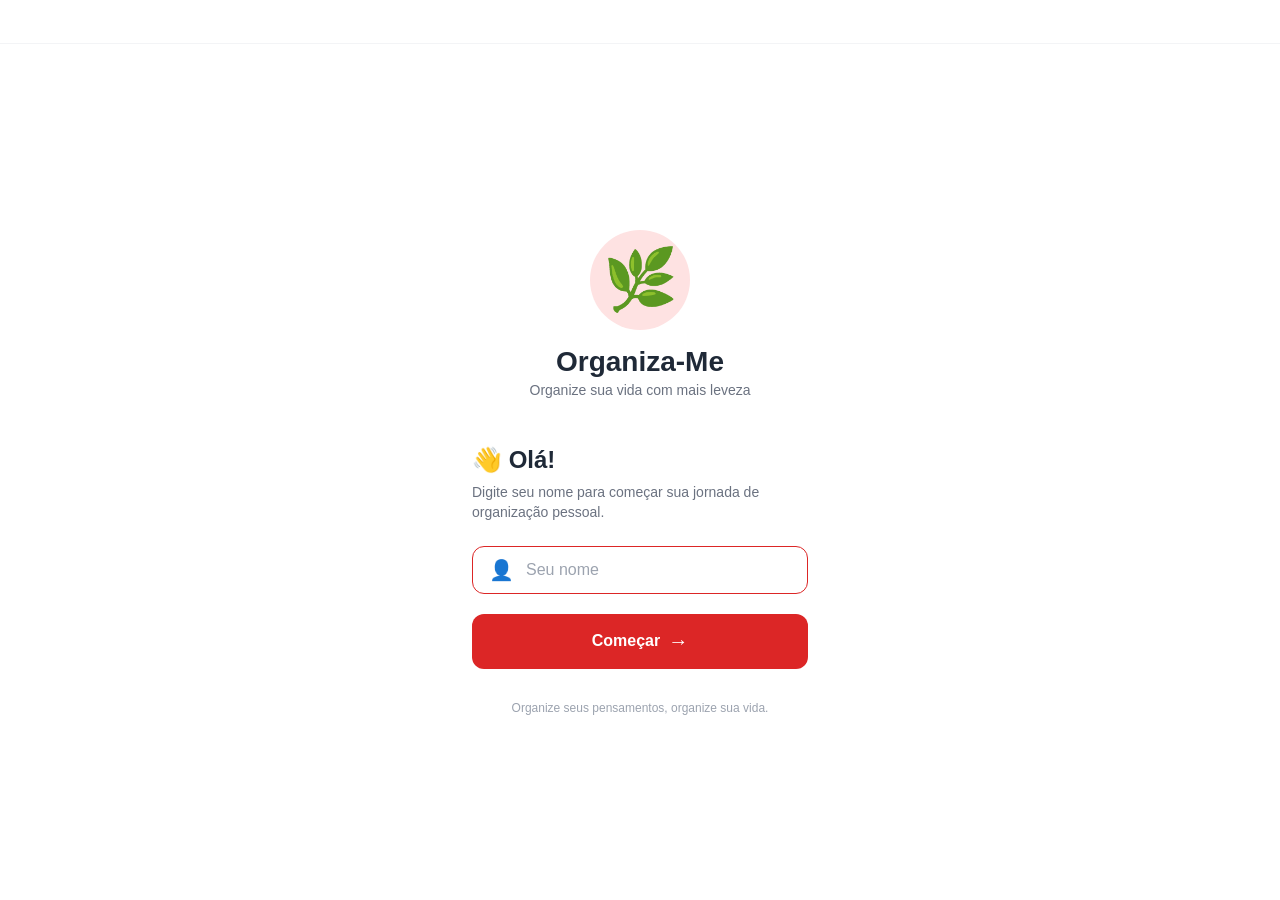
==== index.html @ a534d38f "Update index.html" ====
<!DOCTYPE html>
<html lang="pt-BR">
<head>
    <meta charset="UTF-8">
    <meta name="viewport" content="width=device-width, initial-scale=1.0">
    <title>Organiza-Me</title>
    <style>
        * { margin: 0; padding: 0; box-sizing: border-box; }
        body { font-family: -apple-system, BlinkMacSystemFont, 'Segoe UI', Roboto, sans-serif; background-color: #FFFFFF; -webkit-font-smoothing: antialiased; }
        #root { min-height: 100vh; display: flex; flex-direction: column; }
        .safe-area { flex: 1; display: flex; flex-direction: column; background-color: #FFFFFF; }
        .status-bar { height: 44px; background-color: #FFFFFF; border-bottom: 1px solid #F3F4F6; }
        #app-content { flex: 1; display: flex; flex-direction: column; }
        .main-container { flex: 1; display: flex; flex-direction: column; height: 100%; }
        .screen-content { flex: 1; overflow-y: auto; background: #F8FAFC; }
        .screen-content.screen-transition { animation: screenTransition 0.28s ease-out both; }
        @keyframes screenTransition { 0% { opacity: 0; transform: translateY(10px); } 100% { opacity: 1; transform: translateY(0); } }
        .tab-bar { display: flex; background: #FFFFFF; border-top: 1px solid #F3F4F6; padding: 8px 0 25px; justify-content: space-around; }
        .tab-item { display: flex; flex-direction: column; align-items: center; cursor: pointer; padding: 5px 15px; transition: all 0.2s; }
        .tab-item.active { color: #DC2626; }
        .tab-item:not(.active) { color: #9CA3AF; }
        .tab-icon { font-size: 24px; margin-bottom: 2px; }
        .tab-label { font-size: 11px; font-weight: 500; }
        .loading-container { display: flex; justify-content: center; align-items: center; height: 100%; background: #FFFFFF; }
        .spinner { width: 40px; height: 40px; border: 3px solid #F3F4F6; border-top: 3px solid #DC2626; border-radius: 50%; animation: spin 1s linear infinite; }
        @keyframes spin { 0% { transform: rotate(0deg); } 100% { transform: rotate(360deg); } }
        .login-screen { flex: 1; display: flex; background-color: #FFFFFF; height: 100%; }
        .login-content { flex: 1; display: flex; flex-direction: column; justify-content: center; padding: 32px; max-width: 400px; margin: 0 auto; width: 100%; }
        .login-logo-container { text-align: center; margin-bottom: 48px; }
        .login-logo { width: 100px; height: 100px; border-radius: 50%; background-color: #FEE2E2; display: flex; justify-content: center; align-items: center; margin: 0 auto 16px; }
        .login-logo-icon { font-size: 60px; }
        .login-app-name { font-size: 28px; font-weight: bold; color: #1F2937; margin: 0 0 4px 0; }
        .login-app-subtitle { font-size: 14px; color: #6B7280; margin: 0; }
        .login-form { margin-bottom: 32px; }
        .login-welcome { font-size: 24px; font-weight: bold; color: #1F2937; margin: 0 0 8px 0; }
        .login-welcome-subtext { font-size: 14px; color: #6B7280; margin: 0 0 24px 0; line-height: 20px; }
        .login-input-container { display: flex; align-items: center; background-color: #FFFFFF; border-radius: 12px; border: 1px solid #E5E7EB; padding: 0 16px; margin-bottom: 20px; }
        .login-input-container:focus-within { border-color: #DC2626; }
        .login-input-icon { font-size: 20px; margin-right: 12px; }
        .login-input { flex: 1; padding: 14px 0; font-size: 16px; color: #1F2937; border: none; outline: none; background: transparent; }
        .login-input::placeholder { color: #9CA3AF; }
        .login-button { display: flex; align-items: center; justify-content: center; width: 100%; background-color: #DC2626; border-radius: 12px; padding: 16px; border: none; cursor: pointer; color: #FFFFFF; font-size: 16px; font-weight: bold; gap: 8px; transition: opacity 0.2s; }
        .login-button:hover { opacity: 0.9; }
        .login-button:disabled { opacity: 0.6; cursor: not-allowed; }
        .login-button-icon { font-size: 20px; }
        .login-footer-text { text-align: center; font-size: 12px; color: #9CA3AF; margin: 0; }
        .home-screen { padding: 20px; background-color: #F8FAFC; min-height: 100%; }
        .home-header { display: flex; justify-content: space-between; align-items: center; margin-bottom: 16px; }
        .home-saudacao { font-size: 16px; color: #6B7280; margin: 0; }
        .home-titulo { font-size: 28px; font-weight: bold; color: #1F2937; margin: 2px 0 0 0; }
        .home-avatar { width: 56px; height: 56px; border-radius: 50%; background-color: #FEE2E2; display: flex; justify-content: center; align-items: center; border: 2px solid #DC2626; flex-shrink: 0; }
        .home-avatar-img { width: 56px; height: 56px; border-radius: 50%; border: 2px solid #DC2626; object-fit: cover; flex-shrink: 0; }
        .home-avatar-letra { font-size: 22px; font-weight: bold; color: #DC2626; }
        .home-frases-container { background-color: #FEE2E2; border-radius: 16px; padding: 16px 0; margin-bottom: 20px; border: 1px solid #FCA5A5; overflow: hidden; position: relative; }
        .home-frases-track { display: flex; overflow-x: auto; scroll-snap-type: x mandatory; -webkit-overflow-scrolling: touch; scrollbar-width: none; -ms-overflow-style: none; }
        .home-frases-track::-webkit-scrollbar { display: none; }
        .home-frase-card { flex: 0 0 100%; scroll-snap-align: center; padding: 0 16px; display: flex; justify-content: center; align-items: center; min-height: 60px; opacity: 0.5; transition: opacity 0.3s; }
        .home-frase-card.active { opacity: 1; }
        .home-frase-texto { font-size: 16px; color: #991B1B; font-weight: 500; line-height: 22px; text-align: center; font-style: italic; margin: 0; }
        .home-indicadores { display: flex; justify-content: center; align-items: center; margin-top: 8px; gap: 6px; }
        .home-dot { width: 8px; height: 8px; border-radius: 4px; background-color: #E5E7EB; transition: all 0.3s; }
        .home-dot.active { background-color: #DC2626; width: 20px; }
        .home-compromissos-section { margin-bottom: 20px; }
        .home-secao-header { display: flex; justify-content: space-between; align-items: center; margin-bottom: 10px; }
        .home-section-title { font-size: 17px; font-weight: bold; color: #1F2937; margin: 0; }
        .home-link-btn { font-size: 13px; color: #2563EB; font-weight: 600; background: none; border: none; cursor: pointer; padding: 0; }
        .home-empty-compromissos { display: flex; flex-direction: column; align-items: center; justify-content: center; background-color: #FFFFFF; border-radius: 12px; padding: 20px; border: 1px dashed #E5E7EB; }
        .home-empty-text { font-size: 13px; color: #6B7280; margin: 6px 0 10px 0; }
        .home-agendar-btn { background-color: #DC2626; color: #FFFFFF; font-size: 12px; font-weight: 600; padding: 6px 16px; border-radius: 8px; border: none; cursor: pointer; }
        .home-compromisso-card { background-color: #FFFFFF; border-radius: 10px; padding: 12px; margin-bottom: 8px; border: 1px solid #E5E7EB; cursor: pointer; }
        .home-compromisso-header { display: flex; justify-content: space-between; align-items: center; }
        .home-compromisso-left { display: flex; align-items: center; flex: 1; }
        .home-prioridade-dot { width: 10px; height: 10px; border-radius: 50%; margin-right: 12px; flex-shrink: 0; }
        .home-compromisso-titulo { font-size: 14px; font-weight: 600; color: #1F2937; margin: 0; }
        .home-compromisso-horario { font-size: 12px; color: #6B7280; margin: 1px 0 0 0; }
        .home-compromisso-descricao { font-size: 11px; color: #9CA3AF; margin: 2px 0 0 0; overflow: hidden; text-overflow: ellipsis; white-space: nowrap; max-width: 200px; }
        .home-compromisso-tag { font-size: 10px; font-weight: 600; padding: 2px 8px; border-radius: 4px; background-color: #F3F4F6; white-space: nowrap; }
        .home-dicas-section { margin-bottom: 12px; background-color: #FFFFFF; border-radius: 16px; padding: 16px; border: 1px solid #E5E7EB; }
        .home-dicas-header { display: flex; justify-content: space-between; align-items: center; margin-bottom: 10px; }
        .home-dicas-title { font-size: 16px; font-weight: bold; color: #1F2937; margin: 0; }
        .home-dicas-counter { background-color: #F3F4F6; padding: 4px 10px; border-radius: 12px; font-size: 11px; color: #6B7280; font-weight: 500; }
        .home-dicas-track { display: flex; overflow-x: auto; scroll-snap-type: x mandatory; -webkit-overflow-scrolling: touch; scrollbar-width: none; -ms-overflow-style: none; }
        .home-dicas-track::-webkit-scrollbar { display: none; }
        .home-dica-card { flex: 0 0 100%; scroll-snap-align: center; background-color: #FAFAFA; border-radius: 12px; padding: 12px; border: 1px solid #E5E7EB; min-height: 70px; display: flex; flex-direction: column; justify-content: center; opacity: 0.5; transition: opacity 0.3s; }
        .home-dica-card.active { opacity: 1; }
        .home-dica-titulo { font-size: 14px; font-weight: 600; color: #1F2937; margin: 0 0 2px 0; }
        .home-dica-descricao { font-size: 12px; color: #6B7280; line-height: 17px; margin: 0; }
        .diario-screen { padding: 20px; min-height: 100%; }
        .diario-date-title { font-size: 14px; color: #6B7280; margin-bottom: 4px; }
        .diario-header-title { font-size: 22px; font-weight: bold; color: #1F2937; margin-bottom: 16px; }
        .diario-textarea { width: 100%; min-height: 200px; background: #FFF; border: 1px solid #E5E7EB; border-radius: 12px; padding: 16px; font-size: 15px; color: #1F2937; resize: vertical; font-family: inherit; line-height: 1.5; }
        .diario-textarea:focus { outline: none; border-color: #DC2626; }
        .diario-save-btn { background-color: #DC2626; color: #FFF; font-size: 15px; font-weight: 600; padding: 14px 24px; border-radius: 12px; border: none; cursor: pointer; margin-top: 12px; width: 100%; }
        .diario-save-btn:hover { opacity: 0.9; }
        .diario-success-msg { background-color: #F0FDF4; color: #22C55E; padding: 10px; border-radius: 8px; text-align: center; margin-top: 8px; font-size: 13px; display: none; }
        .diario-notas-section { margin-top: 20px; padding-bottom: 30px; }
        .diario-notas-title { font-size: 18px; font-weight: bold; color: #1F2937; margin-bottom: 12px; }
        .diario-nota-card { background: #FFFFFF; border: 1px solid #E5E7EB; border-radius: 12px; padding: 16px; margin-bottom: 10px; box-shadow: 0 1px 2px rgba(0,0,0,0.03); }
        .diario-nota-data { font-size: 12px; color: #6B7280; margin-bottom: 8px; font-weight: 600; }
        .diario-nota-texto { font-size: 15px; color: #1F2937; line-height: 1.5; white-space: pre-wrap; word-break: break-word; }
        .diario-nota-acoes { display: flex; gap: 8px; margin-top: 14px; }
        .diario-nota-btn { flex: 1; border: none; border-radius: 9px; padding: 9px 10px; font-size: 13px; font-weight: 600; cursor: pointer; }
        .diario-nota-btn-editar { background: #EFF6FF; color: #2563EB; }
        .diario-nota-btn-excluir { background: #FEF2F2; color: #DC2626; }
        .diario-nota-editando { width: 100%; min-height: 120px; background: #FFF; border: 1px solid #BFDBFE; border-radius: 10px; padding: 12px; font-size: 15px; color: #1F2937; resize: vertical; font-family: inherit; line-height: 1.5; }
        .diario-nota-editando:focus { outline: none; border-color: #3B82F6; }
        .diario-edicao-acoes { display: flex; gap: 8px; margin-top: 10px; }
        .diario-edicao-btn { flex: 1; border: none; border-radius: 9px; padding: 10px; font-size: 13px; font-weight: 600; cursor: pointer; }
        .diario-edicao-salvar { background: #DC2626; color: #FFF; }
        .diario-edicao-cancelar { background: #F3F4F6; color: #6B7280; }
        .diario-sem-notas { background: #FFFFFF; border: 1px dashed #E5E7EB; border-radius: 12px; padding: 20px; text-align: center; color: #6B7280; font-size: 13px; }
        .perfil-screen { padding: 20px; background-color: #F8FAFC; min-height: 100%; }
        .perfil-card { background: #FFF; border-radius: 16px; padding: 24px; text-align: center; border: 1px solid #F3F4F6; margin-bottom: 16px; }
        .perfil-avatar { width: 100px; height: 100px; border-radius: 50%; background-color: #FEE2E2; display: flex; justify-content: center; align-items: center; margin: 0 auto 14px; border: 3px solid #DC2626; overflow: hidden; }
        .perfil-avatar-img { width: 100%; height: 100%; object-fit: cover; display: block; }
        .perfil-avatar-letra { font-size: 38px; font-weight: bold; color: #DC2626; }
        .perfil-nome { font-size: 20px; font-weight: bold; color: #1F2937; margin: 0; }
        .perfil-foto-texto { font-size: 13px; color: #6B7280; margin: 8px 0 14px; }
        .perfil-foto-botoes { display: flex; gap: 10px; justify-content: center; flex-wrap: wrap; }
        .perfil-foto-btn { background-color: #DC2626; color: #FFF; font-size: 13px; font-weight: 600; padding: 11px 14px; border-radius: 10px; border: none; cursor: pointer; }
        .perfil-foto-btn.secundario { background-color: #F3F4F6; color: #374151; }
        .perfil-foto-input { display: none; }
        .perfil-logout-btn { background-color: #EF4444; color: #FFF; font-size: 15px; font-weight: 600; padding: 14px; border-radius: 12px; border: none; cursor: pointer; width: 100%; margin-top: 12px; }
        .perfil-logout-btn:hover { opacity: 0.9; }
        .agenda-screen { background-color: #FAFAFA; min-height: 100%; padding-bottom: 20px; }
        .agenda-header-container { background-color: #FFF; border-bottom: 1px solid #F3F4F6; }
        .agenda-header { display: flex; justify-content: space-between; align-items: center; padding: 12px 16px; }
        .agenda-header-title { font-size: 20px; font-weight: bold; color: #1F2937; }
        .agenda-info-banner { display: flex; align-items: center; background-color: #FEF2F2; margin: 12px 16px; padding: 12px; border-radius: 12px; gap: 10px; border: 1px solid #FECACA; }
        .agenda-info-text { flex: 1; font-size: 13px; color: #991B1B; line-height: 18px; }
        .agenda-info-bold { font-weight: bold; color: #DC2626; }
        .agenda-calendar-controls { display: flex; justify-content: space-between; align-items: center; padding: 12px 16px; }
        .agenda-control-btn { padding: 8px; background: none; border: none; cursor: pointer; font-size: 24px; color: #1F2937; }
        .agenda-month-title { flex: 1; text-align: center; background: none; border: none; cursor: pointer; }
        .agenda-month-text { font-size: 18px; font-weight: 600; color: #1F2937; }
        .agenda-week-header { display: flex; padding: 0 8px; margin-bottom: 4px; }
        .agenda-week-day { flex: 1; text-align: center; font-size: 12px; color: #6B7280; font-weight: 500; }
        .agenda-calendar-grid { display: flex; flex-wrap: wrap; padding: 0 8px; }
        .agenda-day-cell { width: 14.28%; aspect-ratio: 1; display: flex; justify-content: center; align-items: center; border-radius: 8px; cursor: pointer; position: relative; border: none; background: none; font-family: inherit; }
        .agenda-day-today { background-color: #EFF6FF; }
        .agenda-day-selected { background-color: #3B82F6; }
        .agenda-day-has-slots { border: 1px solid #93C5FD; }
        .agenda-day-text { font-size: 15px; color: #1F2937; }
        .agenda-day-text-today { color: #3B82F6; font-weight: bold; }
        .agenda-day-text-selected { color: #FFF; font-weight: bold; }
        .agenda-day-dot { position: absolute; top: 2px; right: 2px; background-color: #3B82F6; border-radius: 8px; min-width: 14px; height: 14px; display: flex; justify-content: center; align-items: center; }
        .agenda-day-dot-full { background-color: #F59E0B; }
        .agenda-day-dot-text { color: #FFF; font-size: 8px; font-weight: bold; }
        .agenda-divider { height: 1px; background-color: #F3F4F6; margin: 8px 0; }
        .agenda-day-detail-header { display: flex; justify-content: space-between; align-items: center; padding: 12px 16px; }
        .agenda-day-detail-title { font-size: 16px; font-weight: bold; color: #1F2937; text-transform: capitalize; }
        .agenda-day-detail-sub { font-size: 12px; color: #6B7280; margin-top: 2px; }
        .agenda-add-btn { background-color: #DC2626; color: #FFFFFF; font-weight: bold; font-size: 14px; padding: 10px 16px; border-radius: 10px; border: none; cursor: pointer; }
        .agenda-empty-slots { display: flex; flex-direction: column; align-items: center; justify-content: center; padding: 30px; }
        .agenda-empty-text { font-size: 14px; color: #6B7280; margin: 8px 0 16px; }
        .agenda-slot-card { background-color: #FFF; border-radius: 12px; padding: 14px; margin: 0 16px 10px; border: 1px solid #F3F4F6; }
        .agenda-slot-time { display: flex; align-items: center; gap: 6px; margin-bottom: 4px; font-size: 14px; font-weight: 600; color: #3B82F6; }
        .agenda-slot-titulo { font-size: 16px; font-weight: bold; color: #1F2937; margin-bottom: 2px; }
        .agenda-slot-descricao { font-size: 13px; color: #6B7280; line-height: 18px; margin-bottom: 6px; }
        .agenda-slot-tags { display: flex; gap: 8px; flex-wrap: wrap; }
        .agenda-slot-tag { padding: 3px 10px; border-radius: 6px; font-size: 11px; font-weight: 500; color: #1F2937; }
        .agenda-slot-available { background-color: #F0FDF4; }
        .agenda-slot-occupied { background-color: #FEF3C7; }
        .agenda-prioridade-baixa { background-color: #DCFCE7; }
        .agenda-prioridade-media { background-color: #FEF3C7; }
        .agenda-prioridade-alta { background-color: #FEE2E2; }
        .agenda-slot-actions { display: flex; justify-content: flex-end; gap: 8px; margin-top: 8px; }
        .agenda-edit-btn, .agenda-delete-btn { background: none; border: none; cursor: pointer; font-size: 18px; padding: 8px; border-radius: 8px; }
        .agenda-edit-btn { background-color: #EFF6FF; }
        .agenda-delete-btn { background-color: #FEE2E2; }
        .modal-overlay { display: none; position: fixed; top: 0; left: 0; right: 0; bottom: 0; background-color: rgba(0,0,0,0.5); z-index: 1000; justify-content: center; align-items: center; padding: 20px; }
        .modal-overlay.show { display: flex; }
        .modal-content { background-color: #FFF; border-radius: 20px; width: 100%; max-width: 450px; max-height: 90vh; display: flex; flex-direction: column; }
        .modal-header { display: flex; justify-content: space-between; align-items: center; padding: 20px; border-bottom: 1px solid #F3F4F6; }
        .modal-title { font-size: 18px; font-weight: bold; color: #1F2937; }
        .modal-close { background: none; border: none; font-size: 24px; cursor: pointer; color: #6B7280; }
        .modal-body { padding: 10px 20px; overflow-y: auto; max-height: 400px; }
        .modal-date-container { display: flex; align-items: center; gap: 8px; background-color: #FEF2F2; padding: 12px; border-radius: 10px; margin-bottom: 16px; border: 1px solid #FECACA; font-size: 15px; font-weight: 500; color: #1F2937; }
        .modal-label { font-size: 14px; font-weight: 600; color: #1F2937; margin-bottom: 6px; margin-top: 12px; }
        .modal-input { background-color: #F9FAFB; border: 1px solid #E5E7EB; border-radius: 10px; padding: 12px 14px; font-size: 15px; color: #1F2937; margin-bottom: 12px; width: 100%; font-family: inherit; }
        .modal-textarea { min-height: 80px; resize: vertical; }
        .modal-horario-grid { display: grid; grid-template-columns: repeat(3, 1fr); gap: 8px; margin-bottom: 12px; }
        .modal-horario-item { padding: 10px; border-radius: 10px; background-color: #F3F4F6; border: 1px solid #E5E7EB; text-align: center; cursor: pointer; font-size: 14px; color: #6B7280; font-weight: 500; }
        .modal-horario-item.active { background-color: #DC2626; border-color: #DC2626; color: #FFFFFF; font-weight: bold; }
        .modal-prioridade-container { display: flex; gap: 8px; margin-bottom: 12px; }
        .modal-prioridade-btn { flex: 1; padding: 10px; border-radius: 10px; text-align: center; cursor: pointer; border: 2px solid #E5E7EB; background-color: #F9FAFB; font-size: 13px; color: #6B7280; font-weight: 500; }
        .modal-prioridade-btn.active { border-color: #DC2626; background-color: #FEF2F2; color: #1F2937; font-weight: bold; }
        .modal-switch-row { display: flex; justify-content: space-between; align-items: center; background-color: #F9FAFB; border-radius: 12px; padding: 12px; margin-bottom: 12px; }
        .modal-switch-left { display: flex; align-items: center; gap: 8px; font-size: 14px; font-weight: 500; color: #1F2937; }
        .modal-switch { width: 50px; height: 28px; background-color: #D1D5DB; border-radius: 14px; cursor: pointer; position: relative; transition: background-color 0.3s; }
        .modal-switch.on { background-color: #FCA5A5; }
        .modal-switch-thumb { width: 24px; height: 24px; background-color: #F3F4F6; border-radius: 50%; position: absolute; top: 2px; left: 2px; transition: left 0.3s; }
        .modal-switch.on .modal-switch-thumb { left: 24px; background-color: #DC2626; }
        .modal-days-selection { margin-top: 12px; }
        .modal-days-title { font-size: 13px; color: #6B7280; margin-bottom: 8px; }
        .modal-days-grid { display: flex; flex-wrap: wrap; gap: 8px; }
        .modal-day-chip { padding: 6px 12px; border-radius: 8px; background-color: #F3F4F6; border: 1px solid #E5E7EB; cursor: pointer; font-size: 12px; color: #6B7280; font-weight: 500; }
        .modal-day-chip.active { background-color: #3B82F6; border-color: #3B82F6; color: #FFF; }
        .modal-days-hint { font-size: 12px; color: #6B7280; margin-top: 8px; font-style: italic; }
        .modal-buttons { display: flex; gap: 12px; padding: 20px; border-top: 1px solid #F3F4F6; }
        .modal-btn { flex: 1; padding: 14px; border-radius: 10px; text-align: center; cursor: pointer; font-size: 15px; font-weight: 600; border: none; }
        .modal-btn-cancel { background-color: #F3F4F6; color: #6B7280; }
        .modal-btn-confirm { background-color: #DC2626; color: #FFF; display: flex; align-items: center; justify-content: center; gap: 8px; }
    </style>

   <!-- Manifest -->
<link rel="manifest" href="manifest.json">

<!-- Ícones -->
<link rel="icon" type="image/jpeg" href="/logo.png">
<link rel="apple-touch-icon" href="/logo.png">

<!-- Cor da barra de status (iOS) -->
<meta name="apple-mobile-web-app-status-bar-style" content="#DC2626">
<meta name="apple-mobile-web-app-capable" content="yes">
<meta name="theme-color" content="#DC2626">

</head>
<script>

<script>
	If(typeof navigator.serviceWorker !== 'undefined') { navigator.serviceWorker.register('pwabuilder-sw.js') }
</script>
<body>
    <div id="root">
        <div class="safe-area">
            <div class="status-bar"></div>
            <div id="app-content">
                <div class="loading-container"><div class="spinner"></div></div>
            </div>
        </div>
    </div>

    <div class="modal-overlay" id="agendaModal">
        <div class="modal-content">
            <div class="modal-header">
                <h3 class="modal-title" id="modalTitle">📅 Novo Compromisso</h3>
                <button class="modal-close" onclick="fecharModal()">✕</button>
            </div>
            <div class="modal-body" id="modalBody"></div>
            <div class="modal-buttons">
                <button class="modal-btn modal-btn-cancel" onclick="fecharModal()">Cancelar</button>
                <button class="modal-btn modal-btn-confirm" onclick="salvarCompromisso()">✓ <span id="modalConfirmText">Criar compromisso</span></button>
            </div>
        </div>
    </div>

    <script>
        // ========== ESTADO GLOBAL ==========
        const AppState = { user: null, loadingSessao: true, currentScreen: 'loading' };
        const Tabs = [{ name: 'Home', label: 'Início', icon: '🏠' },{ name: 'Diario', label: 'Bloco de notas', icon: '📖' },{ name: 'Agenda', label: 'Agenda', icon: '📅' },{ name: 'Perfil', label: 'Perfil', icon: '👤' }];
        let currentTab = 'Home', intervaloFrases = null, intervaloDicas = null, indiceFraseAtual = 0, indiceDicaAtual = 0;

        // ========== NAVEGAÇÃO ==========
        function navigateTo(screen) {
            const container = document.getElementById('app-content');
            AppState.currentScreen = screen;
            if (screen === 'MainApp') renderMainApp(container);
            else if (screen === 'Login') renderLogin(container);
        }
        function renderMainApp(container) {
            container.innerHTML = '<div class="main-container"><div class="screen-content" id="screen-content"></div><div class="tab-bar">'+Tabs.map(tab => '<div class="tab-item '+(tab.name===currentTab?'active':'')+'" onclick="switchTab(\''+tab.name+'\')"><span class="tab-icon">'+tab.icon+'</span><span class="tab-label">'+tab.label+'</span></div>').join('')+'</div></div>';
            renderHome(document.getElementById('screen-content'));
        }
        function switchTab(tabName) {
            currentTab = tabName; const sc = document.getElementById('screen-content');
            if(!sc)return;
            if(intervaloFrases)clearInterval(intervaloFrases); if(intervaloDicas)clearInterval(intervaloDicas);
            document.querySelectorAll('.tab-item').forEach((item,i)=>{ item.classList.toggle('active',Tabs[i].name===tabName); });
            sc.classList.remove('screen-transition');
            void sc.offsetWidth;
            sc.classList.add('screen-transition');
            if(tabName==='Home')renderHome(sc); else if(tabName==='Diario')renderDiario(sc); else if(tabName==='Agenda')renderAgenda(sc); else if(tabName==='Perfil')renderPerfil(sc);
        }

        // ========== LOGIN ==========
        function renderLogin(container) {
            container.innerHTML = '<div class="login-screen"><div class="login-content"><div class="login-logo-container"><div class="login-logo"><span class="login-logo-icon">🌿</span></div><h1 class="login-app-name">Organiza-Me</h1><p class="login-app-subtitle">Organize sua vida com mais leveza</p></div><div class="login-form"><h2 class="login-welcome">👋 Olá!</h2><p class="login-welcome-subtext">Digite seu nome para começar sua jornada de organização pessoal.</p><div class="login-input-container"><span class="login-input-icon">👤</span><input type="text" id="nomeInput" class="login-input" placeholder="Seu nome" autofocus /></div><button id="btnEntrar" class="login-button" onclick="handleEntrar()"><span id="btnText">Começar</span><span id="btnIcon" class="login-button-icon">→</span></button></div><p class="login-footer-text">Organize seus pensamentos, organize sua vida.</p></div></div>';
            document.getElementById('nomeInput').addEventListener('keypress',function(e){if(e.key==='Enter')handleEntrar();});
        }
        function handleEntrar(){
            const nome=document.getElementById('nomeInput').value.trim();
            if(!nome){alert('Ops! Digite seu nome.');return;}
            const btn=document.getElementById('btnEntrar'),btnText=document.getElementById('btnText'),btnIcon=document.getElementById('btnIcon');
            btn.disabled=true;btn.style.opacity='0.6';btnText.textContent='Entrando...';btnIcon.style.display='none';
            setTimeout(()=>{const user={nome:nome};localStorage.setItem('user',JSON.stringify(user));AppState.user=user;navigateTo('MainApp');},500);
        }

        // ========== DADOS ==========
        const FRASES_MOTIVACIONAIS=["Acredite em você e tudo será possível.","Pequenas ações diárias criam grandes resultados.","Você é mais forte do que imagina.","O sucesso começa com a decisão de tentar.","Não espere por oportunidades, crie-as.","A persistência é o caminho para o sucesso.","Seja a mudança que você quer ver no mundo.","Cada dia é uma nova oportunidade.","Você é capaz de coisas incríveis.","A jornada de mil milhas começa com um passo.","O fracasso é apenas uma oportunidade para recomeçar.","Sua única limitação é sua mente.","Acredite no poder dos seus sonhos.","O melhor momento para começar é agora.","Não desista, o melhor ainda está por vir.","Grandes coisas nunca vêm de zonas de conforto.","A felicidade não é um destino, é uma jornada.","Você é o protagonista da sua própria história.","Cada erro é uma lição aprendida.","O otimismo é a fé que leva à realização."];
        const DICAS_BEM_ESTAR=[{titulo:'🧘 Respire fundo',descricao:'Pare por 1 minuto e respire profundamente.'},{titulo:'💧 Beba água',descricao:'Mantenha-se hidratado. Beba um copo de água.'},{titulo:'🚶 Dê uma pausa',descricao:'Levante-se, alongue-se e dê alguns passos.'},{titulo:'📝 Liste 3 coisas boas',descricao:'Pense em 3 coisas boas que aconteceram.'},{titulo:'😴 Durma bem',descricao:'Uma boa noite de sono é essencial.'},{titulo:'📱 Desconecte-se',descricao:'Desligue as notificações por 30 minutos.'},{titulo:'🎵 Ouça música',descricao:'Coloque uma música que te faz bem.'},{titulo:'🌿 Contato com a natureza',descricao:'Dê uma volta ao ar livre.'},{titulo:'🍵 Tome um chá',descricao:'Prepare um chá quentinho e relaxe.'},{titulo:'📖 Leia um livro',descricao:'Separe 15 minutos para ler algo que gosta.'},{titulo:'🧠 Medite',descricao:'Foque na sua respiração por 5 minutos.'},{titulo:'🤗 Abrace alguém',descricao:'Um abraço sincero pode melhorar seu dia.'},{titulo:'🌅 Aproveite o nascer do sol',descricao:'Acorde mais cedo e aprecie o nascer do sol.'},{titulo:'✍️ Escreva seus sentimentos',descricao:'Coloque no papel o que está sentindo.'},{titulo:'🎨 Faça algo criativo',descricao:'Desenhe, pinte ou faça artesanato.'},{titulo:'🧹 Organize um espaço',descricao:'Organize sua mesa ou um cômodo da casa.'},{titulo:'☀️ Tome sol',descricao:'Aproveite 15 minutos de sol pela manhã.'},{titulo:'🧘 Alongue-se',descricao:'Faça alguns alongamentos para soltar o corpo.'},{titulo:'📵 Detox digital',descricao:'Fique 1 hora sem celular e redes sociais.'},{titulo:'💭 Pratique a gratidão',descricao:'Agradeça por algo pequeno hoje.'}];

        // ========== HOME ==========
        function renderHome(container){
            if(intervaloFrases)clearInterval(intervaloFrases);if(intervaloDicas)clearInterval(intervaloDicas);
            const user=AppState.user||{nome:'Usuário'},nome=user.nome||'Usuário',primeiraLetra=nome.charAt(0).toUpperCase();
            const saudacao=()=>{const hora=new Date().getHours();return hora>=5&&hora<12?'Bom dia':hora>=12&&hora<18?'Boa tarde':'Boa noite';};
            const fotoPerfil=localStorage.getItem('@organizame:foto_perfil')||null;
            container.innerHTML='<div class="home-screen"><div class="home-header"><div><p class="home-saudacao">👋 '+saudacao()+'!</p><h1 class="home-titulo">'+nome+'</h1></div>'+(fotoPerfil?'<img src="'+fotoPerfil+'" class="home-avatar-img" alt="Foto" />':'<div class="home-avatar"><span class="home-avatar-letra">'+primeiraLetra+'</span></div>')+'</div><div class="home-frases-container" id="frasesContainer"><div class="home-frases-track" id="frasesTrack"></div><div class="home-indicadores" id="frasesIndicadores"></div></div><div class="home-compromissos-section"><div class="home-secao-header"><h3 class="home-section-title">📅 Próximos Compromissos</h3><button class="home-link-btn" onclick="switchTab(\'Agenda\')">Ver todos</button></div><div id="compromissosContainer"></div></div><div class="home-dicas-section"><div class="home-dicas-header"><h3 class="home-dicas-title">🌿 Inspire-se</h3><span class="home-dicas-counter" id="dicasCounter">1/20</span></div><div class="home-dicas-track" id="dicasTrack"></div><div class="home-indicadores" id="dicasIndicadores"></div></div><div style="height:40px;"></div></div>';
            setTimeout(()=>{inicializarFrases();carregarCompromissos();inicializarDicas();},100);
        }
        function inicializarFrases(){
            const track=document.getElementById('frasesTrack'),indicadores=document.getElementById('frasesIndicadores');if(!track||!indicadores)return;
            track.innerHTML=FRASES_MOTIVACIONAIS.map((frase,index)=>'<div class="home-frase-card '+(index===indiceFraseAtual?'active':'')+'"><p class="home-frase-texto">"'+frase+'"</p></div>').join('');
            indicadores.innerHTML=FRASES_MOTIVACIONAIS.map((_,index)=>'<div class="home-dot '+(index===indiceFraseAtual?'active':'')+'"></div>').join('');
            if(intervaloFrases)clearInterval(intervaloFrases);
            intervaloFrases=setInterval(()=>{indiceFraseAtual=(indiceFraseAtual+1)%FRASES_MOTIVACIONAIS.length;atualizarFrases();},4000);
        }
        function atualizarFrases(){document.querySelectorAll('.home-frase-card').forEach((c,i)=>c.classList.toggle('active',i===indiceFraseAtual));document.querySelectorAll('#frasesIndicadores .home-dot').forEach((d,i)=>d.classList.toggle('active',i===indiceFraseAtual));}
        function inicializarDicas(){
            const track=document.getElementById('dicasTrack'),indicadores=document.getElementById('dicasIndicadores'),counter=document.getElementById('dicasCounter');if(!track||!indicadores)return;
            track.innerHTML=DICAS_BEM_ESTAR.map((dica,index)=>'<div class="home-dica-card '+(index===indiceDicaAtual?'active':'')+'"><p class="home-dica-titulo">'+dica.titulo+'</p><p class="home-dica-descricao">'+dica.descricao+'</p></div>').join('');
            indicadores.innerHTML=DICAS_BEM_ESTAR.map((_,index)=>'<div class="home-dot '+(index===indiceDicaAtual?'active':'')+'"></div>').join('');
            if(counter)counter.textContent=(indiceDicaAtual+1)+'/'+DICAS_BEM_ESTAR.length;
            if(intervaloDicas)clearInterval(intervaloDicas);
            intervaloDicas=setInterval(()=>{indiceDicaAtual=(indiceDicaAtual+1)%DICAS_BEM_ESTAR.length;atualizarDicas();},5000);
        }
        function atualizarDicas(){document.querySelectorAll('.home-dica-card').forEach((c,i)=>c.classList.toggle('active',i===indiceDicaAtual));document.querySelectorAll('#dicasIndicadores .home-dot').forEach((d,i)=>d.classList.toggle('active',i===indiceDicaAtual));const counter=document.getElementById('dicasCounter');if(counter)counter.textContent=(indiceDicaAtual+1)+'/'+DICAS_BEM_ESTAR.length;}
        function carregarCompromissos(){
            const container=document.getElementById('compromissosContainer');if(!container)return;
            const user=AppState.user,email=user?.email||user?.nome||'usuario';
            try{
                const dadosString=localStorage.getItem('@slots_'+email);let compromissos=[];
                if(dadosString){const dados=JSON.parse(dadosString),hoje=new Date().toISOString().split('T')[0];Object.keys(dados).forEach(data=>{if(data>=hoje){dados[data].forEach(slot=>{compromissos.push({id:slot.id,titulo:slot.titulo||'Compromisso',descricao:slot.descricao||'',data:data,horaInicio:slot.horaInicio,horaFim:slot.horaFim,prioridade:slot.prioridade||'media'});});}});compromissos.sort((a,b)=>{if(a.data!==b.data)return a.data.localeCompare(b.data);return a.horaInicio.localeCompare(b.horaInicio);});}
                const proximos=compromissos.slice(0,5);
                if(proximos.length===0){container.innerHTML='<div class="home-empty-compromissos"><span style="font-size:32px;">📅</span><p class="home-empty-text">Nenhum compromisso agendado</p><button class="home-agendar-btn" onclick="switchTab(\'Agenda\')">+ Agendar</button></div>';}
                else{container.innerHTML=proximos.map(item=>{const prioridadeCor=item.prioridade==='alta'?'#EF4444':item.prioridade==='media'?'#F59E0B':'#22C55E';const prioridadeTexto=item.prioridade==='alta'?'🔴 Alta':item.prioridade==='media'?'🟡 Média':'🟢 Baixa';const dataFormatada=new Date(item.data+'T00:00:00').toLocaleDateString('pt-BR',{day:'numeric',month:'short'});return'<div class="home-compromisso-card" onclick="switchTab(\'Agenda\')"><div class="home-compromisso-header"><div class="home-compromisso-left"><div class="home-prioridade-dot" style="background-color:'+prioridadeCor+';"></div><div><p class="home-compromisso-titulo">'+item.titulo+'</p><p class="home-compromisso-horario">'+dataFormatada+' • '+item.horaInicio+' - '+item.horaFim+'</p>'+(item.descricao?'<p class="home-compromisso-descricao">'+item.descricao+'</p>':'')+'</div></div><span class="home-compromisso-tag" style="color:'+prioridadeCor+';">'+prioridadeTexto+'</span></div></div>';}).join('');}
            }catch(error){container.innerHTML='<div class="home-empty-compromissos"><p class="home-empty-text">Erro ao carregar compromissos</p></div>';}
        }

        // ========== DIÁRIO ==========
        let diarioNotaEditandoId = null;

        function getNotasDiario(){
            const hoje=new Date().toISOString().split('T')[0];
            const chave='@diario_'+hoje;
            try{
                const salvo=localStorage.getItem(chave);
                if(!salvo)return [];
                const dados=JSON.parse(salvo);
                if(Array.isArray(dados))return dados;
                if(typeof dados==='string' && dados.trim())return [{id:'nota-legado-'+hoje,texto:dados,data:new Date().toISOString()}];
                return [];
            }catch(e){
                const texto=localStorage.getItem(chave)||'';
                return texto.trim()?[{id:'nota-legado-'+hoje,texto:texto,data:new Date().toISOString()}]:[];
            }
        }

        function salvarNotasDiario(notas){
            const hoje=new Date().toISOString().split('T')[0];
            localStorage.setItem('@diario_'+hoje,JSON.stringify(notas));
        }

        function escaparHtmlDiario(texto){
            return String(texto).replace(/&/g,'&amp;').replace(/</g,'&lt;').replace(/>/g,'&gt;').replace(/"/g,'&quot;').replace(/'/g,'&#039;');
        }

        function renderDiario(container){
            const hoje=new Date().toISOString().split('T')[0];
            const notas=getNotasDiario();
            const dataFormatada=new Date(hoje+'T00:00:00').toLocaleDateString('pt-BR',{weekday:'long',day:'numeric',month:'long',year:'numeric'});
            let notasHtml='';
            if(notas.length===0){
                notasHtml='<div class="diario-sem-notas">Nenhuma anotação salva hoje.</div>';
            }else{
                notasHtml=notas.slice().reverse().map(function(nota){
                    const hora=nota.data?new Date(nota.data).toLocaleTimeString('pt-BR',{hour:'2-digit',minute:'2-digit'}):'';
                    const estaEditando=diarioNotaEditandoId===nota.id;
                    if(estaEditando){
                        return '<div class="diario-nota-card"><div class="diario-nota-data">📅 '+dataFormatada+(hora?' • '+hora:'')+'</div><textarea class="diario-nota-editando" id="diarioEdit_'+nota.id+'">'+escaparHtmlDiario(nota.texto)+'</textarea><div class="diario-edicao-acoes"><button class="diario-edicao-btn diario-edicao-salvar" onclick="salvarEdicaoDiario(\''+nota.id+'\')">💾 Salvar</button><button class="diario-edicao-btn diario-edicao-cancelar" onclick="cancelarEdicaoDiario()">Cancelar</button></div></div>';
                    }
                    return '<div class="diario-nota-card"><div class="diario-nota-data">📅 '+dataFormatada+(hora?' • '+hora:'')+'</div><div class="diario-nota-texto">'+escaparHtmlDiario(nota.texto)+'</div><div class="diario-nota-acoes"><button class="diario-nota-btn diario-nota-btn-editar" onclick="editarNotaDiario(\''+nota.id+'\')">✏️ Editar</button><button class="diario-nota-btn diario-nota-btn-excluir" onclick="excluirNotaDiario(\''+nota.id+'\')">🗑️ Excluir</button></div></div>';
                }).join('');
            }
            container.innerHTML='<div class="diario-screen"><p class="diario-date-title">'+dataFormatada+'</p><h1 class="diario-header-title">📖 Bloco de notas</h1><textarea class="diario-textarea" id="diarioTextarea" placeholder="Escreva suas anotações aqui..."></textarea><button class="diario-save-btn" onclick="salvarDiario()">💾 Salvar anotações</button><div class="diario-success-msg" id="diarioSuccess">✅ Salvo com sucesso!</div><div class="diario-notas-section"><h2 class="diario-notas-title">📝 Minhas anotações</h2><div id="diarioNotasLista">'+notasHtml+'</div></div></div>';
        }

        function salvarDiario(){
            const texto=document.getElementById('diarioTextarea');
            if(!texto)return;
            const conteudo=texto.value.trim();
            if(!conteudo){alert('Escreva alguma anotação antes de salvar.');return;}
            const notas=getNotasDiario();
            notas.push({id:Date.now().toString()+Math.random().toString(36).substr(2,5),texto:conteudo,data:new Date().toISOString()});
            salvarNotasDiario(notas);
            texto.value='';
            renderDiario(document.getElementById('screen-content'));
            const msg=document.getElementById('diarioSuccess');
            if(msg){msg.style.display='block';setTimeout(function(){msg.style.display='none';},2000);}
        }

        function editarNotaDiario(id){
            diarioNotaEditandoId=id;
            renderDiario(document.getElementById('screen-content'));
            setTimeout(function(){
                const campo=document.getElementById('diarioEdit_'+id);
                if(campo){campo.focus();campo.setSelectionRange(campo.value.length,campo.value.length);}
            },50);
        }

        function cancelarEdicaoDiario(){
            diarioNotaEditandoId=null;
            renderDiario(document.getElementById('screen-content'));
        }

        function salvarEdicaoDiario(id){
            const campo=document.getElementById('diarioEdit_'+id);
            if(!campo)return;
            const novoTexto=campo.value.trim();
            if(!novoTexto){alert('A anotação não pode ficar vazia.');return;}
            const notas=getNotasDiario();
            const indice=notas.findIndex(function(nota){return nota.id===id;});
            if(indice===-1)return;
            notas[indice].texto=novoTexto;
            notas[indice].data=notas[indice].data||new Date().toISOString();
            salvarNotasDiario(notas);
            diarioNotaEditandoId=null;
            renderDiario(document.getElementById('screen-content'));
        }

        function excluirNotaDiario(id){
            const notas=getNotasDiario();
            const indice=notas.findIndex(function(nota){return String(nota.id)===String(id);});
            if(indice===-1)return;

            notas.splice(indice,1);
            salvarNotasDiario(notas);

            if(diarioNotaEditandoId===id)diarioNotaEditandoId=null;

            renderDiario(document.getElementById('screen-content'));

            const lista=document.getElementById('diarioNotasLista');
            if(lista){
                const aviso=document.createElement('div');
                aviso.className='diario-success-msg';
                aviso.style.display='block';
                aviso.style.marginTop='8px';
                aviso.textContent='🗑️ Anotação excluída com sucesso!';
                lista.parentNode.insertBefore(aviso,lista);
                setTimeout(function(){
                    if(aviso.parentNode)aviso.parentNode.removeChild(aviso);
                },2000);
            }
        }

        // ========== PERFIL ==========
        function renderPerfil(container){
            const u=AppState.user||{nome:'Usuário'};
            const nome=u.nome||'Usuário';
            const pl=nome.charAt(0).toUpperCase();
            const fotoPerfil=localStorage.getItem('@organizame:foto_perfil')||'';
            const avatarHtml=fotoPerfil
                ? '<img src="'+fotoPerfil+'" class="perfil-avatar-img" alt="Foto de perfil" />'
                : '<span class="perfil-avatar-letra">'+pl+'</span>';

            container.innerHTML='<div class="perfil-screen">'+
                '<div class="perfil-card">'+
                    '<div class="perfil-avatar">'+avatarHtml+'</div>'+
                    '<h2 class="perfil-nome">'+nome+'</h2>'+
                    '<p class="perfil-foto-texto">Escolha uma foto para o seu perfil</p>'+
                    '<div class="perfil-foto-botoes">'+
                        '<button class="perfil-foto-btn" onclick="abrirSeletorFoto()">🖼️ Escolher foto</button>'+
                        '<button class="perfil-foto-btn" onclick="abrirCameraFoto()">📷 Tirar foto</button>'+
                    '</div>'+
                    '<input type="file" id="fotoPerfilUpload" class="perfil-foto-input" accept="image/*" onchange="processarFotoPerfil(this)" />'+
                    '<input type="file" id="fotoPerfilCamera" class="perfil-foto-input" accept="image/*" capture="environment" onchange="processarFotoPerfil(this)" />'+
                    (fotoPerfil ? '<button class="perfil-foto-btn secundario" style="margin-top:10px;" onclick="removerFotoPerfil()">🗑️ Remover foto</button>' : '')+
                '</div>'+
                '<button class="perfil-logout-btn" onclick="logout()">🚪 Sair da conta</button>'+
            '</div>';
        }

        function abrirSeletorFoto(){
            const input=document.getElementById('fotoPerfilUpload');
            if(input) input.click();
        }

        function abrirCameraFoto(){
            const input=document.getElementById('fotoPerfilCamera');
            if(input) input.click();
        }

        function processarFotoPerfil(input){
            if(!input || !input.files || !input.files[0]) return;
            const arquivo=input.files[0];
            if(!arquivo.type || arquivo.type.indexOf('image/')!==0){
                alert('Selecione uma imagem válida.');
                input.value='';
                return;
            }

            const leitor=new FileReader();
            leitor.onload=function(event){
                const img=new Image();
                img.onload=function(){
                    const tamanhoMaximo=800;
                    let largura=img.width;
                    let altura=img.height;

                    if(largura>tamanhoMaximo || altura>tamanhoMaximo){
                        const escala=Math.min(tamanhoMaximo/largura,tamanhoMaximo/altura);
                        largura=Math.round(largura*escala);
                        altura=Math.round(altura*escala);
                    }

                    const canvas=document.createElement('canvas');
                    canvas.width=largura;
                    canvas.height=altura;
                    const ctx=canvas.getContext('2d');
                    ctx.drawImage(img,0,0,largura,altura);

                    const fotoReduzida=canvas.toDataURL('image/jpeg',0.82);
                    try{
                        localStorage.setItem('@organizame:foto_perfil',fotoReduzida);
                        renderPerfil(document.getElementById('screen-content'));
                    }catch(error){
                        console.error('Erro ao salvar foto de perfil:',error);
                        alert('Não foi possível salvar essa foto. Tente uma imagem menor.');
                    }
                    input.value='';
                };
                img.onerror=function(){
                    alert('Não foi possível carregar a imagem.');
                    input.value='';
                };
                img.src=event.target.result;
            };
            leitor.onerror=function(){
                alert('Não foi possível ler a imagem.');
                input.value='';
            };
            leitor.readAsDataURL(arquivo);
        }

        function removerFotoPerfil(){
            if(confirm('Deseja remover sua foto de perfil?')){
                localStorage.removeItem('@organizame:foto_perfil');
                renderPerfil(document.getElementById('screen-content'));
            }
        }

        function logout(){if(confirm('Deseja realmente sair?')){localStorage.removeItem('user');AppState.user=null;navigateTo('Login');}}
        
            // ========== AGENDA ==========
        const MESES = ['Janeiro','Fevereiro','Março','Abril','Maio','Junho','Julho','Agosto','Setembro','Outubro','Novembro','Dezembro'];
        const HORARIOS = ['08:00','08:30','09:00','09:30','10:00','10:30','11:00','11:30','12:00','12:30','13:00','13:30','14:00','14:30','15:00','15:30','16:00','16:30','17:00','17:30','18:00','18:30','19:00','19:30','20:00'];
        const DIAS_SEMANA = ['Dom','Seg','Ter','Qua','Qui','Sex','Sáb'];
        const DIAS_SEMANA_EXT = ['Domingo','Segunda','Terça','Quarta','Quinta','Sexta','Sábado'];
        let agendaCurrentDate = new Date();
        let agendaSelectedDate = new Date();
        let agendaSlots = {};
        let editingSlotId = null;
        let newSlotData = { titulo: '', descricao: '', horaInicio: '', horaFim: '', disponivel: true, recorrente: false, prioridade: 'media', cor: '#3B82F6', diasSemana: [] };
        let selectedDays = [];

        function getDateKey(date) {
            const d = new Date(date);
            d.setHours(0, 0, 0, 0);
            return d.getFullYear() + '-' + String(d.getMonth() + 1).padStart(2, '0') + '-' + String(d.getDate()).padStart(2, '0');
        }

        function loadAgendaSlots() {
            const user = AppState.user;
            const email = (user && user.email) || (user && user.nome) || 'usuario';
            try {
                const data = localStorage.getItem('@slots_' + email);
                agendaSlots = data ? JSON.parse(data) : {};
            } catch(e) {
                console.error('Erro ao carregar slots:', e);
                agendaSlots = {};
            }
        }

        function saveAgendaSlots(newData) {
            const user = AppState.user;
            const email = (user && user.email) || (user && user.nome) || 'usuario';
            try {
                localStorage.setItem('@slots_' + email, JSON.stringify(newData));
                agendaSlots = newData;
            } catch(e) {
                console.error('Erro ao salvar slots:', e);
            }
        }

        function getSlotsForDate(date) {
            const key = getDateKey(date);
            return agendaSlots[key] || [];
        }

        function renderAgenda(container) {
            loadAgendaSlots();
            container.innerHTML = '<div class="agenda-screen">' +
                '<div class="agenda-header-container"><div class="agenda-header"><h2 class="agenda-header-title">Minha Agenda</h2></div></div>' +
                '<div class="agenda-info-banner"><span>💡</span><span class="agenda-info-text">Toque duas vezes em um dia para adicionar horário. Você pode adicionar <span class="agenda-info-bold">vários horários</span> no mesmo dia.</span></div>' +
                '<div class="agenda-calendar-controls">' +
                    '<button class="agenda-control-btn" onclick="agendaChangeMonth(-1)">◀</button>' +
                    '<button class="agenda-month-title" onclick="agendaGoToToday()"><span class="agenda-month-text" id="agendaMonthText"></span></button>' +
                    '<button class="agenda-control-btn" onclick="agendaChangeMonth(1)">▶</button>' +
                '</div>' +
                '<div class="agenda-week-header">' + DIAS_SEMANA.map(function(d) { return '<div class="agenda-week-day">' + d + '</div>'; }).join('') + '</div>' +
                '<div class="agenda-calendar-grid" id="agendaCalendarGrid"></div>' +
                '<div class="agenda-divider"></div>' +
                '<div class="agenda-day-detail-header"><div><div class="agenda-day-detail-title" id="agendaDayDetailTitle"></div><div class="agenda-day-detail-sub" id="agendaDayDetailSub"></div></div><button class="agenda-add-btn" onclick="abrirModal(false)">Agendar</button></div>' +
                '<div id="agendaDaySlots"></div>' +
                '<div style="height:40px;"></div></div>';
            atualizarCalendario();
        }

        function atualizarCalendario() {
            var mt = document.getElementById('agendaMonthText');
            if (mt) mt.textContent = MESES[agendaCurrentDate.getMonth()] + ' ' + agendaCurrentDate.getFullYear();
            
            var y = agendaCurrentDate.getFullYear();
            var m = agendaCurrentDate.getMonth();
            var firstDay = new Date(y, m, 1).getDay();
            var daysInMonth = new Date(y, m + 1, 0).getDate();
            
            var today = new Date();
            today.setHours(0, 0, 0, 0);
            
            var grid = document.getElementById('agendaCalendarGrid');
            if (!grid) return;
            
            var html = '';
            for (var i = 0; i < firstDay; i++) {
                html += '<div class="agenda-day-cell"></div>';
            }
            
            for (var day = 1; day <= daysInMonth; day++) {
                var date = new Date(y, m, day);
                date.setHours(0, 0, 0, 0);
                var dateKey = getDateKey(date);
                var daySlots = agendaSlots[dateKey] || [];
                var isToday = date.getTime() === today.getTime();
                var isSelected = date.getTime() === agendaSelectedDate.getTime();
                var hasSlots = daySlots.length > 0;
                var availableSlots = 0;
                for (var j = 0; j < daySlots.length; j++) {
                    if (daySlots[j].disponivel) availableSlots++;
                }
                
                html += '<button class="agenda-day-cell' + (isToday ? ' agenda-day-today' : '') + (isSelected ? ' agenda-day-selected' : '') + (hasSlots ? ' agenda-day-has-slots' : '') + '" onclick="selecionarDia(' + y + ',' + m + ',' + day + ')" ondblclick="selecionarDia(' + y + ',' + m + ',' + day + ');abrirModal(false)">' +
                    '<span class="agenda-day-text' + (isToday ? ' agenda-day-text-today' : '') + (isSelected ? ' agenda-day-text-selected' : '') + '">' + day + '</span>' +
                    (hasSlots ? '<span class="agenda-day-dot' + (availableSlots === 0 ? ' agenda-day-dot-full' : '') + '"><span class="agenda-day-dot-text">' + availableSlots + '</span></span>' : '') +
                '</button>';
            }
            
            grid.innerHTML = html;
            atualizarDetalhesDia();
        }

        function selecionarDia(year, month, day) {
            agendaSelectedDate = new Date(year, month, day);
            agendaSelectedDate.setHours(0, 0, 0, 0);
            atualizarCalendario();
        }

        function agendaChangeMonth(delta) {
            var newDate = new Date(agendaCurrentDate);
            newDate.setMonth(newDate.getMonth() + delta);
            agendaCurrentDate = newDate;
            atualizarCalendario();
        }

        function agendaGoToToday() {
            var today = new Date();
            today.setHours(0, 0, 0, 0);
            agendaCurrentDate = new Date(today);
            agendaSelectedDate = new Date(today);
            atualizarCalendario();
        }

        function atualizarDetalhesDia() {
            var title = document.getElementById('agendaDayDetailTitle');
            var sub = document.getElementById('agendaDayDetailSub');
            var slotsContainer = document.getElementById('agendaDaySlots');
            
            if (!title || !sub || !slotsContainer) return;
            
            var options = { weekday: 'long', day: 'numeric', month: 'long' };
            title.textContent = agendaSelectedDate.toLocaleDateString('pt-BR', options);
            
            var daySlots = getSlotsForDate(agendaSelectedDate);
            sub.textContent = daySlots.length + ' compromissos';
            
            if (daySlots.length === 0) {
                slotsContainer.innerHTML = '<div class="agenda-empty-slots"><span style="font-size:40px;">📅</span><p class="agenda-empty-text">Nenhum compromisso neste dia</p><button class="agenda-add-btn" onclick="abrirModal(false)">Agendar</button></div>';
            } else {
                var sorted = daySlots.slice().sort(function(a, b) {
                    return a.horaInicio.localeCompare(b.horaInicio);
                });
                
                var html = '';
                for (var i = 0; i < sorted.length; i++) {
                    var slot = sorted[i];
                    var prioridadeClass = 'agenda-prioridade-' + slot.prioridade;
                    var prioridadeTexto = slot.prioridade === 'baixa' ? '🟢 Baixa' : slot.prioridade === 'media' ? '🟡 Média' : '🔴 Alta';
                    
                    html += '<div class="agenda-slot-card">' +
                        '<div class="agenda-slot-time">🕐 ' + slot.horaInicio + ' - ' + slot.horaFim + '</div>' +
                        '<div class="agenda-slot-titulo">' + (slot.titulo || 'Compromisso') + '</div>' +
                        (slot.descricao ? '<div class="agenda-slot-descricao">' + slot.descricao + '</div>' : '') +
                        '<div class="agenda-slot-tags">' +
                            '<span class="agenda-slot-tag ' + (slot.disponivel ? 'agenda-slot-available' : 'agenda-slot-occupied') + '">' + (slot.disponivel ? '📅 Disponível' : '👤 Agendado') + '</span>' +
                            '<span class="agenda-slot-tag ' + prioridadeClass + '">' + prioridadeTexto + '</span>' +
                        '</div>' +
                        '<div class="agenda-slot-actions">' +
                            (slot.disponivel ? '<button class="agenda-edit-btn" onclick="editarSlot(\'' + slot.id + '\')">✏️</button>' : '') +
                            '<button class="agenda-delete-btn" onclick="removerSlot(\'' + slot.id + '\')">🗑️</button>' +
                        '</div>' +
                    '</div>';
                }
                slotsContainer.innerHTML = html;
            }
        }

        function abrirModal(editing, preservarDados) {
            var modal = document.getElementById('agendaModal');
            var title = document.getElementById('modalTitle');
            var confirmText = document.getElementById('modalConfirmText');
            
            if (!modal) return;
            
            if (editing) {
                if (title) title.textContent = 'Editar Compromisso';
                if (confirmText) confirmText.textContent = 'Salvar alterações';
            } else {
                if (title) title.textContent = '📅 Novo Compromisso';
                if (confirmText) confirmText.textContent = 'Criar compromisso';
                if (!preservarDados) {
                    newSlotData = { titulo: '', descricao: '', horaInicio: '', horaFim: '', disponivel: true, recorrente: false, prioridade: 'media', cor: '#3B82F6', diasSemana: [] };
                    selectedDays = [];
                    editingSlotId = null;
                }
            }
            
            var dateStr = agendaSelectedDate.toLocaleDateString('pt-BR', { weekday: 'long', day: 'numeric', month: 'long', year: 'numeric' });
            
            var inicioGridHtml = '';
            for (var i = 0; i < HORARIOS.length; i++) {
                inicioGridHtml += '<div class="modal-horario-item' + (newSlotData.horaInicio === HORARIOS[i] ? ' active' : '') + '" onclick="selecionarHoraInicio(\'' + HORARIOS[i] + '\')">' + HORARIOS[i] + '</div>';
            }
            
            var fimGridHtml = '';
            for (var i = 0; i < HORARIOS.length; i++) {
                fimGridHtml += '<div class="modal-horario-item' + (newSlotData.horaFim === HORARIOS[i] ? ' active' : '') + '" onclick="selecionarHoraFim(\'' + HORARIOS[i] + '\')">' + HORARIOS[i] + '</div>';
            }
            
            var daysHtml = '';
            if (newSlotData.recorrente) {
                for (var i = 0; i < DIAS_SEMANA_EXT.length; i++) {
                    var isSelected = false;
                    for (var j = 0; j < selectedDays.length; j++) {
                        if (selectedDays[j] === i) { isSelected = true; break; }
                    }
                    daysHtml += '<div class="modal-day-chip' + (isSelected ? ' active' : '') + '" onclick="toggleDaySelection(' + i + ')">' + DIAS_SEMANA_EXT[i].substring(0, 3) + '</div>';
                }
            }
            
            var body = document.getElementById('modalBody');
            if (!body) return;
            
            body.innerHTML = '<div class="modal-date-container">📅 ' + dateStr + '</div>' +
                '<div class="modal-label">📌 Título do compromisso *</div>' +
                '<input class="modal-input" id="slotTitulo" placeholder="Ex: Consulta com Dr. João" value="' + newSlotData.titulo.replace(/"/g, '&quot;') + '" />' +
                '<div class="modal-label">📝 Descrição</div>' +
                '<textarea class="modal-input modal-textarea" id="slotDescricao" placeholder="Detalhes sobre o compromisso...">' + newSlotData.descricao + '</textarea>' +
                '<div class="modal-label">⏰ Horário de Início *</div>' +
                '<div class="modal-horario-grid">' + inicioGridHtml + '</div>' +
                '<div class="modal-label">⏰ Horário de Término *</div>' +
                '<div class="modal-horario-grid">' + fimGridHtml + '</div>' +
                '<div class="modal-label">🎯 Prioridade</div>' +
                '<div class="modal-prioridade-container">' +
                    '<div class="modal-prioridade-btn' + (newSlotData.prioridade === 'baixa' ? ' active' : '') + '" onclick="salvarCamposModalNoEstado();newSlotData.prioridade=\'baixa\';abrirModal(' + editing + ', true);">🟢 Baixa</div>' +
                    '<div class="modal-prioridade-btn' + (newSlotData.prioridade === 'media' ? ' active' : '') + '" onclick="salvarCamposModalNoEstado();newSlotData.prioridade=\'media\';abrirModal(' + editing + ', true);">🟡 Média</div>' +
                    '<div class="modal-prioridade-btn' + (newSlotData.prioridade === 'alta' ? ' active' : '') + '" onclick="salvarCamposModalNoEstado();newSlotData.prioridade=\'alta\';abrirModal(' + editing + ', true);">🔴 Alta</div>' +
                '</div>' +
                '<div class="modal-switch-row">' +
                    '<div class="modal-switch-left">🔄 Repetir semanalmente</div>' +
                    '<div class="modal-switch' + (newSlotData.recorrente ? ' on' : '') + '" onclick="toggleRecorrente()"><div class="modal-switch-thumb"></div></div>' +
                '</div>' +
                (newSlotData.recorrente ? '<div class="modal-days-selection"><div class="modal-days-title">Selecione os dias da semana:</div><div class="modal-days-grid">' + daysHtml + '</div><div class="modal-days-hint">' + (selectedDays.length === 0 ? '⚠️ Selecione pelo menos um dia' : '📌 Serão gerados horários para todos os ' + selectedDays.length + ' dias selecionados nas próximas semanas') + '</div></div>' : '');
            
            modal.classList.add('show');
        }

        function salvarCamposModalNoEstado() {
            var tituloInput = document.getElementById('slotTitulo');
            var descInput = document.getElementById('slotDescricao');
            if (tituloInput) newSlotData.titulo = tituloInput.value;
            if (descInput) newSlotData.descricao = descInput.value;
        }

        function selecionarHoraInicio(hora) {
            salvarCamposModalNoEstado();
            newSlotData.horaInicio = hora;
            abrirModal(!!editingSlotId, true);
        }

        function selecionarHoraFim(hora) {
            salvarCamposModalNoEstado();
            newSlotData.horaFim = hora;
            abrirModal(!!editingSlotId, true);
        }

        function toggleRecorrente() {
            salvarCamposModalNoEstado();
            newSlotData.recorrente = !newSlotData.recorrente;
            if (!newSlotData.recorrente) selectedDays = [];
            abrirModal(!!editingSlotId, true);
        }

        function toggleDaySelection(dayIndex) {
            salvarCamposModalNoEstado();
            var found = false;
            for (var i = 0; i < selectedDays.length; i++) {
                if (selectedDays[i] === dayIndex) {
                    selectedDays.splice(i, 1);
                    found = true;
                    break;
                }
            }
            if (!found) selectedDays.push(dayIndex);
            abrirModal(!!editingSlotId, true);
        }

        function fecharModal() {
            var modal = document.getElementById('agendaModal');
            if (modal) modal.classList.remove('show');
            editingSlotId = null;
        }

        function editarSlot(slotId) {
            var daySlots = getSlotsForDate(agendaSelectedDate);
            for (var i = 0; i < daySlots.length; i++) {
                if (daySlots[i].id === slotId) {
                    var slot = daySlots[i];
                    editingSlotId = slotId;
                    newSlotData = {
                        titulo: slot.titulo || '',
                        descricao: slot.descricao || '',
                        horaInicio: slot.horaInicio,
                        horaFim: slot.horaFim,
                        disponivel: slot.disponivel,
                        recorrente: false,
                        prioridade: slot.prioridade || 'media',
                        cor: slot.cor || '#3B82F6',
                        diasSemana: []
                    };
                    selectedDays = [];
                    abrirModal(true);
                    break;
                }
            }
        }

        function removerSlot(slotId) {
            if (!confirm('Remover este compromisso?')) return;
            
            var key = getDateKey(agendaSelectedDate);
            var currentSlots = agendaSlots[key] || [];
            var updatedSlots = [];
            
            for (var i = 0; i < currentSlots.length; i++) {
                if (currentSlots[i].id !== slotId) {
                    updatedSlots.push(currentSlots[i]);
                }
            }
            
            var updated = {};
            var keys = Object.keys(agendaSlots);
            for (var i = 0; i < keys.length; i++) {
                updated[keys[i]] = agendaSlots[keys[i]];
            }
            
            if (updatedSlots.length === 0) {
                delete updated[key];
            } else {
                updated[key] = updatedSlots;
            }
            
            saveAgendaSlots(updated);
            atualizarCalendario();
        }

        function salvarCompromisso() {
            var tituloInput = document.getElementById('slotTitulo');
            var descInput = document.getElementById('slotDescricao');
            
            var titulo = tituloInput ? tituloInput.value : newSlotData.titulo;
            var descricao = descInput ? descInput.value : newSlotData.descricao;
            
            newSlotData.titulo = titulo;
            newSlotData.descricao = descricao;
            
            if (!titulo || !newSlotData.horaInicio || !newSlotData.horaFim) {
                alert('Preencha todos os campos obrigatórios');
                return;
            }
            
            var key = getDateKey(agendaSelectedDate);
            var currentSlots = agendaSlots[key] || [];
            
            if (editingSlotId) {
                var updatedSlots = [];
                for (var i = 0; i < currentSlots.length; i++) {
                    if (currentSlots[i].id === editingSlotId) {
                        updatedSlots.push({
                            id: currentSlots[i].id,
                            titulo: titulo,
                            descricao: descricao,
                            horaInicio: newSlotData.horaInicio,
                            horaFim: newSlotData.horaFim,
                            disponivel: currentSlots[i].disponivel,
                            prioridade: newSlotData.prioridade,
                            cor: newSlotData.cor,
                            pacienteAgendado: currentSlots[i].pacienteAgendado,
                            data: key
                        });
                    } else {
                        updatedSlots.push(currentSlots[i]);
                    }
                }
                
                var updated = {};
                var keys = Object.keys(agendaSlots);
                for (var i = 0; i < keys.length; i++) {
                    updated[keys[i]] = agendaSlots[keys[i]];
                }
                updated[key] = updatedSlots;
                saveAgendaSlots(updated);
                
            } else {
                if (newSlotData.recorrente && selectedDays.length > 0) {
                    var added = 0;
                    var today = new Date();
                    today.setHours(0, 0, 0, 0);
                    
                    var updated = {};
                    var keys = Object.keys(agendaSlots);
                    for (var i = 0; i < keys.length; i++) {
                        updated[keys[i]] = agendaSlots[keys[i]];
                    }
                    
                    for (var i = 0; i < 60; i++) {
                        var futureDate = new Date(today);
                        futureDate.setDate(futureDate.getDate() + i);
                        var dayOfWeek = futureDate.getDay();
                        
                        var isSelected = false;
                        for (var j = 0; j < selectedDays.length; j++) {
                            if (selectedDays[j] === dayOfWeek) { isSelected = true; break; }
                        }
                        
                        if (isSelected && futureDate >= today) {
                            var fKey = getDateKey(futureDate);
                            var fSlots = updated[fKey] || [];
                            fSlots.push({
                                id: Date.now().toString() + Math.random().toString(36).substr(2, 5),
                                titulo: titulo,
                                descricao: descricao,
                                horaInicio: newSlotData.horaInicio,
                                horaFim: newSlotData.horaFim,
                                disponivel: true,
                                prioridade: newSlotData.prioridade,
                                cor: newSlotData.cor,
                                pacienteAgendado: null,
                                data: fKey
                            });
                            updated[fKey] = fSlots;
                            added++;
                        }
                    }
                    
                    saveAgendaSlots(updated);
                    alert(added + ' horários adicionados com sucesso!');
                } else {
                    var newSlot = {
                        id: Date.now().toString(),
                        titulo: titulo,
                        descricao: descricao,
                        horaInicio: newSlotData.horaInicio,
                        horaFim: newSlotData.horaFim,
                        disponivel: true,
                        prioridade: newSlotData.prioridade,
                        cor: newSlotData.cor,
                        pacienteAgendado: null,
                        data: key
                    };
                    
                    var updated = {};
                    var keys = Object.keys(agendaSlots);
                    for (var i = 0; i < keys.length; i++) {
                        updated[keys[i]] = agendaSlots[keys[i]];
                    }
                    updated[key] = currentSlots.concat([newSlot]);
                    saveAgendaSlots(updated);
                }
            }
            
            fecharModal();
            newSlotData = { titulo: '', descricao: '', horaInicio: '', horaFim: '', disponivel: true, recorrente: false, prioridade: 'media', cor: '#3B82F6', diasSemana: [] };
            selectedDays = [];
            editingSlotId = null;
            atualizarCalendario();
        }

        // ========== INICIALIZAÇÃO ==========
        document.addEventListener('DOMContentLoaded', function() {
            setTimeout(function() {
                AppState.loadingSessao = false;
                var savedUser = localStorage.getItem('user');
                if (savedUser) {
                    try {
                        AppState.user = JSON.parse(savedUser);
                        navigateTo('MainApp');
                    } catch(e) {
                        console.error('Erro ao carregar usuário:', e);
                        localStorage.removeItem('user');
                        navigateTo('Login');
                    }
                } else {
                    navigateTo('Login');
                }
            }, 500);
        });

        // Fechar modal ao clicar fora
        document.addEventListener('click', function(e) {
            var modal = document.getElementById('agendaModal');
            if (e.target === modal) {
                fecharModal();
            }
        });
    </script>
</body>
</html>
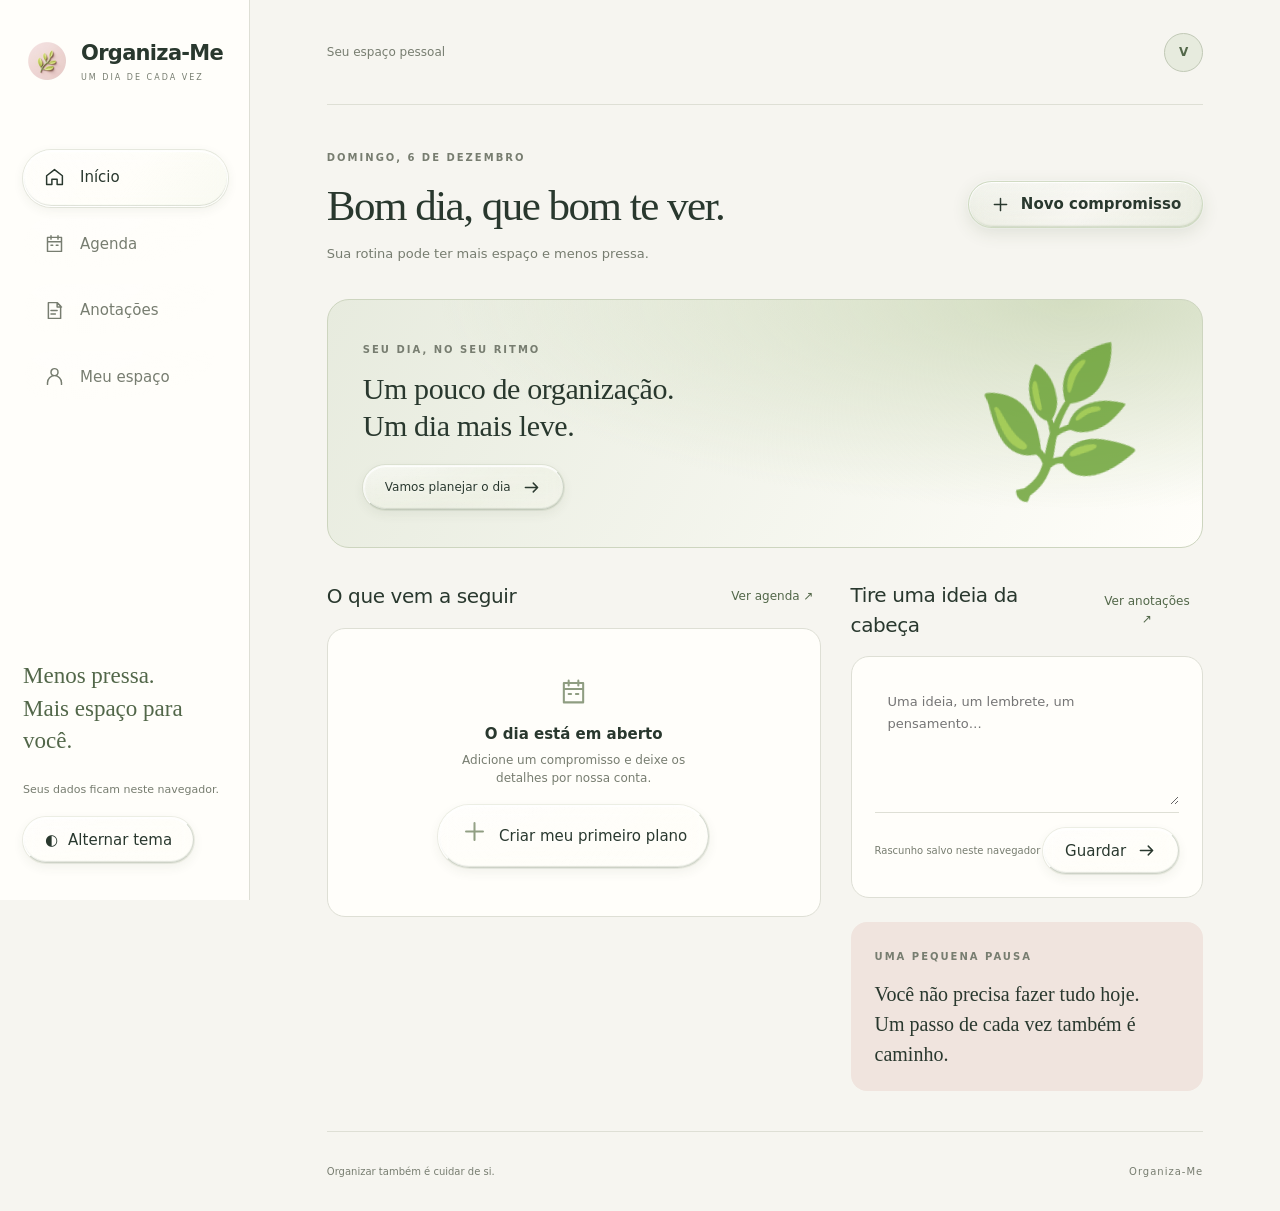
==== commit eb4bad1f: "Atualiza Organiza-Me com interface de vidro, agenda e histórico de notas" ====
--- a/index.html
+++ b/index.html
@@ -1,1039 +1 @@
-<!DOCTYPE html>
-<html lang="pt-BR">
-<head>
-    <meta charset="UTF-8">
-    <meta name="viewport" content="width=device-width, initial-scale=1.0">
-    <title>Organiza-Me</title>
-    <style>
-        * { margin: 0; padding: 0; box-sizing: border-box; }
-        body { font-family: -apple-system, BlinkMacSystemFont, 'Segoe UI', Roboto, sans-serif; background-color: #FFFFFF; -webkit-font-smoothing: antialiased; }
-        #root { min-height: 100vh; display: flex; flex-direction: column; }
-        .safe-area { flex: 1; display: flex; flex-direction: column; background-color: #FFFFFF; }
-        .status-bar { height: 44px; background-color: #FFFFFF; border-bottom: 1px solid #F3F4F6; }
-        #app-content { flex: 1; display: flex; flex-direction: column; }
-        .main-container { flex: 1; display: flex; flex-direction: column; height: 100%; }
-        .screen-content { flex: 1; overflow-y: auto; background: #F8FAFC; }
-        .screen-content.screen-transition { animation: screenTransition 0.28s ease-out both; }
-        @keyframes screenTransition { 0% { opacity: 0; transform: translateY(10px); } 100% { opacity: 1; transform: translateY(0); } }
-        .tab-bar { display: flex; background: #FFFFFF; border-top: 1px solid #F3F4F6; padding: 8px 0 25px; justify-content: space-around; }
-        .tab-item { display: flex; flex-direction: column; align-items: center; cursor: pointer; padding: 5px 15px; transition: all 0.2s; }
-        .tab-item.active { color: #DC2626; }
-        .tab-item:not(.active) { color: #9CA3AF; }
-        .tab-icon { font-size: 24px; margin-bottom: 2px; }
-        .tab-label { font-size: 11px; font-weight: 500; }
-        .loading-container { display: flex; justify-content: center; align-items: center; height: 100%; background: #FFFFFF; }
-        .spinner { width: 40px; height: 40px; border: 3px solid #F3F4F6; border-top: 3px solid #DC2626; border-radius: 50%; animation: spin 1s linear infinite; }
-        @keyframes spin { 0% { transform: rotate(0deg); } 100% { transform: rotate(360deg); } }
-        .login-screen { flex: 1; display: flex; background-color: #FFFFFF; height: 100%; }
-        .login-content { flex: 1; display: flex; flex-direction: column; justify-content: center; padding: 32px; max-width: 400px; margin: 0 auto; width: 100%; }
-        .login-logo-container { text-align: center; margin-bottom: 48px; }
-        .login-logo { width: 100px; height: 100px; border-radius: 50%; background-color: #FEE2E2; display: flex; justify-content: center; align-items: center; margin: 0 auto 16px; }
-        .login-logo-icon { font-size: 60px; }
-        .login-app-name { font-size: 28px; font-weight: bold; color: #1F2937; margin: 0 0 4px 0; }
-        .login-app-subtitle { font-size: 14px; color: #6B7280; margin: 0; }
-        .login-form { margin-bottom: 32px; }
-        .login-welcome { font-size: 24px; font-weight: bold; color: #1F2937; margin: 0 0 8px 0; }
-        .login-welcome-subtext { font-size: 14px; color: #6B7280; margin: 0 0 24px 0; line-height: 20px; }
-        .login-input-container { display: flex; align-items: center; background-color: #FFFFFF; border-radius: 12px; border: 1px solid #E5E7EB; padding: 0 16px; margin-bottom: 20px; }
-        .login-input-container:focus-within { border-color: #DC2626; }
-        .login-input-icon { font-size: 20px; margin-right: 12px; }
-        .login-input { flex: 1; padding: 14px 0; font-size: 16px; color: #1F2937; border: none; outline: none; background: transparent; }
-        .login-input::placeholder { color: #9CA3AF; }
-        .login-button { display: flex; align-items: center; justify-content: center; width: 100%; background-color: #DC2626; border-radius: 12px; padding: 16px; border: none; cursor: pointer; color: #FFFFFF; font-size: 16px; font-weight: bold; gap: 8px; transition: opacity 0.2s; }
-        .login-button:hover { opacity: 0.9; }
-        .login-button:disabled { opacity: 0.6; cursor: not-allowed; }
-        .login-button-icon { font-size: 20px; }
-        .login-footer-text { text-align: center; font-size: 12px; color: #9CA3AF; margin: 0; }
-        .home-screen { padding: 20px; background-color: #F8FAFC; min-height: 100%; }
-        .home-header { display: flex; justify-content: space-between; align-items: center; margin-bottom: 16px; }
-        .home-saudacao { font-size: 16px; color: #6B7280; margin: 0; }
-        .home-titulo { font-size: 28px; font-weight: bold; color: #1F2937; margin: 2px 0 0 0; }
-        .home-avatar { width: 56px; height: 56px; border-radius: 50%; background-color: #FEE2E2; display: flex; justify-content: center; align-items: center; border: 2px solid #DC2626; flex-shrink: 0; }
-        .home-avatar-img { width: 56px; height: 56px; border-radius: 50%; border: 2px solid #DC2626; object-fit: cover; flex-shrink: 0; }
-        .home-avatar-letra { font-size: 22px; font-weight: bold; color: #DC2626; }
-        .home-frases-container { background-color: #FEE2E2; border-radius: 16px; padding: 16px 0; margin-bottom: 20px; border: 1px solid #FCA5A5; overflow: hidden; position: relative; }
-        .home-frases-track { display: flex; overflow-x: auto; scroll-snap-type: x mandatory; -webkit-overflow-scrolling: touch; scrollbar-width: none; -ms-overflow-style: none; }
-        .home-frases-track::-webkit-scrollbar { display: none; }
-        .home-frase-card { flex: 0 0 100%; scroll-snap-align: center; padding: 0 16px; display: flex; justify-content: center; align-items: center; min-height: 60px; opacity: 0.5; transition: opacity 0.3s; }
-        .home-frase-card.active { opacity: 1; }
-        .home-frase-texto { font-size: 16px; color: #991B1B; font-weight: 500; line-height: 22px; text-align: center; font-style: italic; margin: 0; }
-        .home-indicadores { display: flex; justify-content: center; align-items: center; margin-top: 8px; gap: 6px; }
-        .home-dot { width: 8px; height: 8px; border-radius: 4px; background-color: #E5E7EB; transition: all 0.3s; }
-        .home-dot.active { background-color: #DC2626; width: 20px; }
-        .home-compromissos-section { margin-bottom: 20px; }
-        .home-secao-header { display: flex; justify-content: space-between; align-items: center; margin-bottom: 10px; }
-        .home-section-title { font-size: 17px; font-weight: bold; color: #1F2937; margin: 0; }
-        .home-link-btn { font-size: 13px; color: #2563EB; font-weight: 600; background: none; border: none; cursor: pointer; padding: 0; }
-        .home-empty-compromissos { display: flex; flex-direction: column; align-items: center; justify-content: center; background-color: #FFFFFF; border-radius: 12px; padding: 20px; border: 1px dashed #E5E7EB; }
-        .home-empty-text { font-size: 13px; color: #6B7280; margin: 6px 0 10px 0; }
-        .home-agendar-btn { background-color: #DC2626; color: #FFFFFF; font-size: 12px; font-weight: 600; padding: 6px 16px; border-radius: 8px; border: none; cursor: pointer; }
-        .home-compromisso-card { background-color: #FFFFFF; border-radius: 10px; padding: 12px; margin-bottom: 8px; border: 1px solid #E5E7EB; cursor: pointer; }
-        .home-compromisso-header { display: flex; justify-content: space-between; align-items: center; }
-        .home-compromisso-left { display: flex; align-items: center; flex: 1; }
-        .home-prioridade-dot { width: 10px; height: 10px; border-radius: 50%; margin-right: 12px; flex-shrink: 0; }
-        .home-compromisso-titulo { font-size: 14px; font-weight: 600; color: #1F2937; margin: 0; }
-        .home-compromisso-horario { font-size: 12px; color: #6B7280; margin: 1px 0 0 0; }
-        .home-compromisso-descricao { font-size: 11px; color: #9CA3AF; margin: 2px 0 0 0; overflow: hidden; text-overflow: ellipsis; white-space: nowrap; max-width: 200px; }
-        .home-compromisso-tag { font-size: 10px; font-weight: 600; padding: 2px 8px; border-radius: 4px; background-color: #F3F4F6; white-space: nowrap; }
-        .home-dicas-section { margin-bottom: 12px; background-color: #FFFFFF; border-radius: 16px; padding: 16px; border: 1px solid #E5E7EB; }
-        .home-dicas-header { display: flex; justify-content: space-between; align-items: center; margin-bottom: 10px; }
-        .home-dicas-title { font-size: 16px; font-weight: bold; color: #1F2937; margin: 0; }
-        .home-dicas-counter { background-color: #F3F4F6; padding: 4px 10px; border-radius: 12px; font-size: 11px; color: #6B7280; font-weight: 500; }
-        .home-dicas-track { display: flex; overflow-x: auto; scroll-snap-type: x mandatory; -webkit-overflow-scrolling: touch; scrollbar-width: none; -ms-overflow-style: none; }
-        .home-dicas-track::-webkit-scrollbar { display: none; }
-        .home-dica-card { flex: 0 0 100%; scroll-snap-align: center; background-color: #FAFAFA; border-radius: 12px; padding: 12px; border: 1px solid #E5E7EB; min-height: 70px; display: flex; flex-direction: column; justify-content: center; opacity: 0.5; transition: opacity 0.3s; }
-        .home-dica-card.active { opacity: 1; }
-        .home-dica-titulo { font-size: 14px; font-weight: 600; color: #1F2937; margin: 0 0 2px 0; }
-        .home-dica-descricao { font-size: 12px; color: #6B7280; line-height: 17px; margin: 0; }
-        .diario-screen { padding: 20px; min-height: 100%; }
-        .diario-date-title { font-size: 14px; color: #6B7280; margin-bottom: 4px; }
-        .diario-header-title { font-size: 22px; font-weight: bold; color: #1F2937; margin-bottom: 16px; }
-        .diario-textarea { width: 100%; min-height: 200px; background: #FFF; border: 1px solid #E5E7EB; border-radius: 12px; padding: 16px; font-size: 15px; color: #1F2937; resize: vertical; font-family: inherit; line-height: 1.5; }
-        .diario-textarea:focus { outline: none; border-color: #DC2626; }
-        .diario-save-btn { background-color: #DC2626; color: #FFF; font-size: 15px; font-weight: 600; padding: 14px 24px; border-radius: 12px; border: none; cursor: pointer; margin-top: 12px; width: 100%; }
-        .diario-save-btn:hover { opacity: 0.9; }
-        .diario-success-msg { background-color: #F0FDF4; color: #22C55E; padding: 10px; border-radius: 8px; text-align: center; margin-top: 8px; font-size: 13px; display: none; }
-        .diario-notas-section { margin-top: 20px; padding-bottom: 30px; }
-        .diario-notas-title { font-size: 18px; font-weight: bold; color: #1F2937; margin-bottom: 12px; }
-        .diario-nota-card { background: #FFFFFF; border: 1px solid #E5E7EB; border-radius: 12px; padding: 16px; margin-bottom: 10px; box-shadow: 0 1px 2px rgba(0,0,0,0.03); }
-        .diario-nota-data { font-size: 12px; color: #6B7280; margin-bottom: 8px; font-weight: 600; }
-        .diario-nota-texto { font-size: 15px; color: #1F2937; line-height: 1.5; white-space: pre-wrap; word-break: break-word; }
-        .diario-nota-acoes { display: flex; gap: 8px; margin-top: 14px; }
-        .diario-nota-btn { flex: 1; border: none; border-radius: 9px; padding: 9px 10px; font-size: 13px; font-weight: 600; cursor: pointer; }
-        .diario-nota-btn-editar { background: #EFF6FF; color: #2563EB; }
-        .diario-nota-btn-excluir { background: #FEF2F2; color: #DC2626; }
-        .diario-nota-editando { width: 100%; min-height: 120px; background: #FFF; border: 1px solid #BFDBFE; border-radius: 10px; padding: 12px; font-size: 15px; color: #1F2937; resize: vertical; font-family: inherit; line-height: 1.5; }
-        .diario-nota-editando:focus { outline: none; border-color: #3B82F6; }
-        .diario-edicao-acoes { display: flex; gap: 8px; margin-top: 10px; }
-        .diario-edicao-btn { flex: 1; border: none; border-radius: 9px; padding: 10px; font-size: 13px; font-weight: 600; cursor: pointer; }
-        .diario-edicao-salvar { background: #DC2626; color: #FFF; }
-        .diario-edicao-cancelar { background: #F3F4F6; color: #6B7280; }
-        .diario-sem-notas { background: #FFFFFF; border: 1px dashed #E5E7EB; border-radius: 12px; padding: 20px; text-align: center; color: #6B7280; font-size: 13px; }
-        .perfil-screen { padding: 20px; background-color: #F8FAFC; min-height: 100%; }
-        .perfil-card { background: #FFF; border-radius: 16px; padding: 24px; text-align: center; border: 1px solid #F3F4F6; margin-bottom: 16px; }
-        .perfil-avatar { width: 100px; height: 100px; border-radius: 50%; background-color: #FEE2E2; display: flex; justify-content: center; align-items: center; margin: 0 auto 14px; border: 3px solid #DC2626; overflow: hidden; }
-        .perfil-avatar-img { width: 100%; height: 100%; object-fit: cover; display: block; }
-        .perfil-avatar-letra { font-size: 38px; font-weight: bold; color: #DC2626; }
-        .perfil-nome { font-size: 20px; font-weight: bold; color: #1F2937; margin: 0; }
-        .perfil-foto-texto { font-size: 13px; color: #6B7280; margin: 8px 0 14px; }
-        .perfil-foto-botoes { display: flex; gap: 10px; justify-content: center; flex-wrap: wrap; }
-        .perfil-foto-btn { background-color: #DC2626; color: #FFF; font-size: 13px; font-weight: 600; padding: 11px 14px; border-radius: 10px; border: none; cursor: pointer; }
-        .perfil-foto-btn.secundario { background-color: #F3F4F6; color: #374151; }
-        .perfil-foto-input { display: none; }
-        .perfil-logout-btn { background-color: #EF4444; color: #FFF; font-size: 15px; font-weight: 600; padding: 14px; border-radius: 12px; border: none; cursor: pointer; width: 100%; margin-top: 12px; }
-        .perfil-logout-btn:hover { opacity: 0.9; }
-        .agenda-screen { background-color: #FAFAFA; min-height: 100%; padding-bottom: 20px; }
-        .agenda-header-container { background-color: #FFF; border-bottom: 1px solid #F3F4F6; }
-        .agenda-header { display: flex; justify-content: space-between; align-items: center; padding: 12px 16px; }
-        .agenda-header-title { font-size: 20px; font-weight: bold; color: #1F2937; }
-        .agenda-info-banner { display: flex; align-items: center; background-color: #FEF2F2; margin: 12px 16px; padding: 12px; border-radius: 12px; gap: 10px; border: 1px solid #FECACA; }
-        .agenda-info-text { flex: 1; font-size: 13px; color: #991B1B; line-height: 18px; }
-        .agenda-info-bold { font-weight: bold; color: #DC2626; }
-        .agenda-calendar-controls { display: flex; justify-content: space-between; align-items: center; padding: 12px 16px; }
-        .agenda-control-btn { padding: 8px; background: none; border: none; cursor: pointer; font-size: 24px; color: #1F2937; }
-        .agenda-month-title { flex: 1; text-align: center; background: none; border: none; cursor: pointer; }
-        .agenda-month-text { font-size: 18px; font-weight: 600; color: #1F2937; }
-        .agenda-week-header { display: flex; padding: 0 8px; margin-bottom: 4px; }
-        .agenda-week-day { flex: 1; text-align: center; font-size: 12px; color: #6B7280; font-weight: 500; }
-        .agenda-calendar-grid { display: flex; flex-wrap: wrap; padding: 0 8px; }
-        .agenda-day-cell { width: 14.28%; aspect-ratio: 1; display: flex; justify-content: center; align-items: center; border-radius: 8px; cursor: pointer; position: relative; border: none; background: none; font-family: inherit; }
-        .agenda-day-today { background-color: #EFF6FF; }
-        .agenda-day-selected { background-color: #3B82F6; }
-        .agenda-day-has-slots { border: 1px solid #93C5FD; }
-        .agenda-day-text { font-size: 15px; color: #1F2937; }
-        .agenda-day-text-today { color: #3B82F6; font-weight: bold; }
-        .agenda-day-text-selected { color: #FFF; font-weight: bold; }
-        .agenda-day-dot { position: absolute; top: 2px; right: 2px; background-color: #3B82F6; border-radius: 8px; min-width: 14px; height: 14px; display: flex; justify-content: center; align-items: center; }
-        .agenda-day-dot-full { background-color: #F59E0B; }
-        .agenda-day-dot-text { color: #FFF; font-size: 8px; font-weight: bold; }
-        .agenda-divider { height: 1px; background-color: #F3F4F6; margin: 8px 0; }
-        .agenda-day-detail-header { display: flex; justify-content: space-between; align-items: center; padding: 12px 16px; }
-        .agenda-day-detail-title { font-size: 16px; font-weight: bold; color: #1F2937; text-transform: capitalize; }
-        .agenda-day-detail-sub { font-size: 12px; color: #6B7280; margin-top: 2px; }
-        .agenda-add-btn { background-color: #DC2626; color: #FFFFFF; font-weight: bold; font-size: 14px; padding: 10px 16px; border-radius: 10px; border: none; cursor: pointer; }
-        .agenda-empty-slots { display: flex; flex-direction: column; align-items: center; justify-content: center; padding: 30px; }
-        .agenda-empty-text { font-size: 14px; color: #6B7280; margin: 8px 0 16px; }
-        .agenda-slot-card { background-color: #FFF; border-radius: 12px; padding: 14px; margin: 0 16px 10px; border: 1px solid #F3F4F6; }
-        .agenda-slot-time { display: flex; align-items: center; gap: 6px; margin-bottom: 4px; font-size: 14px; font-weight: 600; color: #3B82F6; }
-        .agenda-slot-titulo { font-size: 16px; font-weight: bold; color: #1F2937; margin-bottom: 2px; }
-        .agenda-slot-descricao { font-size: 13px; color: #6B7280; line-height: 18px; margin-bottom: 6px; }
-        .agenda-slot-tags { display: flex; gap: 8px; flex-wrap: wrap; }
-        .agenda-slot-tag { padding: 3px 10px; border-radius: 6px; font-size: 11px; font-weight: 500; color: #1F2937; }
-        .agenda-slot-available { background-color: #F0FDF4; }
-        .agenda-slot-occupied { background-color: #FEF3C7; }
-        .agenda-prioridade-baixa { background-color: #DCFCE7; }
-        .agenda-prioridade-media { background-color: #FEF3C7; }
-        .agenda-prioridade-alta { background-color: #FEE2E2; }
-        .agenda-slot-actions { display: flex; justify-content: flex-end; gap: 8px; margin-top: 8px; }
-        .agenda-edit-btn, .agenda-delete-btn { background: none; border: none; cursor: pointer; font-size: 18px; padding: 8px; border-radius: 8px; }
-        .agenda-edit-btn { background-color: #EFF6FF; }
-        .agenda-delete-btn { background-color: #FEE2E2; }
-        .modal-overlay { display: none; position: fixed; top: 0; left: 0; right: 0; bottom: 0; background-color: rgba(0,0,0,0.5); z-index: 1000; justify-content: center; align-items: center; padding: 20px; }
-        .modal-overlay.show { display: flex; }
-        .modal-content { background-color: #FFF; border-radius: 20px; width: 100%; max-width: 450px; max-height: 90vh; display: flex; flex-direction: column; }
-        .modal-header { display: flex; justify-content: space-between; align-items: center; padding: 20px; border-bottom: 1px solid #F3F4F6; }
-        .modal-title { font-size: 18px; font-weight: bold; color: #1F2937; }
-        .modal-close { background: none; border: none; font-size: 24px; cursor: pointer; color: #6B7280; }
-        .modal-body { padding: 10px 20px; overflow-y: auto; max-height: 400px; }
-        .modal-date-container { display: flex; align-items: center; gap: 8px; background-color: #FEF2F2; padding: 12px; border-radius: 10px; margin-bottom: 16px; border: 1px solid #FECACA; font-size: 15px; font-weight: 500; color: #1F2937; }
-        .modal-label { font-size: 14px; font-weight: 600; color: #1F2937; margin-bottom: 6px; margin-top: 12px; }
-        .modal-input { background-color: #F9FAFB; border: 1px solid #E5E7EB; border-radius: 10px; padding: 12px 14px; font-size: 15px; color: #1F2937; margin-bottom: 12px; width: 100%; font-family: inherit; }
-        .modal-textarea { min-height: 80px; resize: vertical; }
-        .modal-horario-grid { display: grid; grid-template-columns: repeat(3, 1fr); gap: 8px; margin-bottom: 12px; }
-        .modal-horario-item { padding: 10px; border-radius: 10px; background-color: #F3F4F6; border: 1px solid #E5E7EB; text-align: center; cursor: pointer; font-size: 14px; color: #6B7280; font-weight: 500; }
-        .modal-horario-item.active { background-color: #DC2626; border-color: #DC2626; color: #FFFFFF; font-weight: bold; }
-        .modal-prioridade-container { display: flex; gap: 8px; margin-bottom: 12px; }
-        .modal-prioridade-btn { flex: 1; padding: 10px; border-radius: 10px; text-align: center; cursor: pointer; border: 2px solid #E5E7EB; background-color: #F9FAFB; font-size: 13px; color: #6B7280; font-weight: 500; }
-        .modal-prioridade-btn.active { border-color: #DC2626; background-color: #FEF2F2; color: #1F2937; font-weight: bold; }
-        .modal-switch-row { display: flex; justify-content: space-between; align-items: center; background-color: #F9FAFB; border-radius: 12px; padding: 12px; margin-bottom: 12px; }
-        .modal-switch-left { display: flex; align-items: center; gap: 8px; font-size: 14px; font-weight: 500; color: #1F2937; }
-        .modal-switch { width: 50px; height: 28px; background-color: #D1D5DB; border-radius: 14px; cursor: pointer; position: relative; transition: background-color 0.3s; }
-        .modal-switch.on { background-color: #FCA5A5; }
-        .modal-switch-thumb { width: 24px; height: 24px; background-color: #F3F4F6; border-radius: 50%; position: absolute; top: 2px; left: 2px; transition: left 0.3s; }
-        .modal-switch.on .modal-switch-thumb { left: 24px; background-color: #DC2626; }
-        .modal-days-selection { margin-top: 12px; }
-        .modal-days-title { font-size: 13px; color: #6B7280; margin-bottom: 8px; }
-        .modal-days-grid { display: flex; flex-wrap: wrap; gap: 8px; }
-        .modal-day-chip { padding: 6px 12px; border-radius: 8px; background-color: #F3F4F6; border: 1px solid #E5E7EB; cursor: pointer; font-size: 12px; color: #6B7280; font-weight: 500; }
-        .modal-day-chip.active { background-color: #3B82F6; border-color: #3B82F6; color: #FFF; }
-        .modal-days-hint { font-size: 12px; color: #6B7280; margin-top: 8px; font-style: italic; }
-        .modal-buttons { display: flex; gap: 12px; padding: 20px; border-top: 1px solid #F3F4F6; }
-        .modal-btn { flex: 1; padding: 14px; border-radius: 10px; text-align: center; cursor: pointer; font-size: 15px; font-weight: 600; border: none; }
-        .modal-btn-cancel { background-color: #F3F4F6; color: #6B7280; }
-        .modal-btn-confirm { background-color: #DC2626; color: #FFF; display: flex; align-items: center; justify-content: center; gap: 8px; }
-    </style>
-
-   <!-- Manifest -->
-<link rel="manifest" href="manifest.json">
-
-<!-- Ícones -->
-<link rel="icon" type="image/jpeg" href="/logo.png">
-<link rel="apple-touch-icon" href="/logo.png">
-
-<!-- Cor da barra de status (iOS) -->
-<meta name="apple-mobile-web-app-status-bar-style" content="#DC2626">
-<meta name="apple-mobile-web-app-capable" content="yes">
-<meta name="theme-color" content="#DC2626">
-
-</head>
-<script>
-
-<script>
-	If(typeof navigator.serviceWorker !== 'undefined') { navigator.serviceWorker.register('pwabuilder-sw.js') }
-</script>
-<body>
-    <div id="root">
-        <div class="safe-area">
-            <div class="status-bar"></div>
-            <div id="app-content">
-                <div class="loading-container"><div class="spinner"></div></div>
-            </div>
-        </div>
-    </div>
-
-    <div class="modal-overlay" id="agendaModal">
-        <div class="modal-content">
-            <div class="modal-header">
-                <h3 class="modal-title" id="modalTitle">📅 Novo Compromisso</h3>
-                <button class="modal-close" onclick="fecharModal()">✕</button>
-            </div>
-            <div class="modal-body" id="modalBody"></div>
-            <div class="modal-buttons">
-                <button class="modal-btn modal-btn-cancel" onclick="fecharModal()">Cancelar</button>
-                <button class="modal-btn modal-btn-confirm" onclick="salvarCompromisso()">✓ <span id="modalConfirmText">Criar compromisso</span></button>
-            </div>
-        </div>
-    </div>
-
-    <script>
-        // ========== ESTADO GLOBAL ==========
-        const AppState = { user: null, loadingSessao: true, currentScreen: 'loading' };
-        const Tabs = [{ name: 'Home', label: 'Início', icon: '🏠' },{ name: 'Diario', label: 'Bloco de notas', icon: '📖' },{ name: 'Agenda', label: 'Agenda', icon: '📅' },{ name: 'Perfil', label: 'Perfil', icon: '👤' }];
-        let currentTab = 'Home', intervaloFrases = null, intervaloDicas = null, indiceFraseAtual = 0, indiceDicaAtual = 0;
-
-        // ========== NAVEGAÇÃO ==========
-        function navigateTo(screen) {
-            const container = document.getElementById('app-content');
-            AppState.currentScreen = screen;
-            if (screen === 'MainApp') renderMainApp(container);
-            else if (screen === 'Login') renderLogin(container);
-        }
-        function renderMainApp(container) {
-            container.innerHTML = '<div class="main-container"><div class="screen-content" id="screen-content"></div><div class="tab-bar">'+Tabs.map(tab => '<div class="tab-item '+(tab.name===currentTab?'active':'')+'" onclick="switchTab(\''+tab.name+'\')"><span class="tab-icon">'+tab.icon+'</span><span class="tab-label">'+tab.label+'</span></div>').join('')+'</div></div>';
-            renderHome(document.getElementById('screen-content'));
-        }
-        function switchTab(tabName) {
-            currentTab = tabName; const sc = document.getElementById('screen-content');
-            if(!sc)return;
-            if(intervaloFrases)clearInterval(intervaloFrases); if(intervaloDicas)clearInterval(intervaloDicas);
-            document.querySelectorAll('.tab-item').forEach((item,i)=>{ item.classList.toggle('active',Tabs[i].name===tabName); });
-            sc.classList.remove('screen-transition');
-            void sc.offsetWidth;
-            sc.classList.add('screen-transition');
-            if(tabName==='Home')renderHome(sc); else if(tabName==='Diario')renderDiario(sc); else if(tabName==='Agenda')renderAgenda(sc); else if(tabName==='Perfil')renderPerfil(sc);
-        }
-
-        // ========== LOGIN ==========
-        function renderLogin(container) {
-            container.innerHTML = '<div class="login-screen"><div class="login-content"><div class="login-logo-container"><div class="login-logo"><span class="login-logo-icon">🌿</span></div><h1 class="login-app-name">Organiza-Me</h1><p class="login-app-subtitle">Organize sua vida com mais leveza</p></div><div class="login-form"><h2 class="login-welcome">👋 Olá!</h2><p class="login-welcome-subtext">Digite seu nome para começar sua jornada de organização pessoal.</p><div class="login-input-container"><span class="login-input-icon">👤</span><input type="text" id="nomeInput" class="login-input" placeholder="Seu nome" autofocus /></div><button id="btnEntrar" class="login-button" onclick="handleEntrar()"><span id="btnText">Começar</span><span id="btnIcon" class="login-button-icon">→</span></button></div><p class="login-footer-text">Organize seus pensamentos, organize sua vida.</p></div></div>';
-            document.getElementById('nomeInput').addEventListener('keypress',function(e){if(e.key==='Enter')handleEntrar();});
-        }
-        function handleEntrar(){
-            const nome=document.getElementById('nomeInput').value.trim();
-            if(!nome){alert('Ops! Digite seu nome.');return;}
-            const btn=document.getElementById('btnEntrar'),btnText=document.getElementById('btnText'),btnIcon=document.getElementById('btnIcon');
-            btn.disabled=true;btn.style.opacity='0.6';btnText.textContent='Entrando...';btnIcon.style.display='none';
-            setTimeout(()=>{const user={nome:nome};localStorage.setItem('user',JSON.stringify(user));AppState.user=user;navigateTo('MainApp');},500);
-        }
-
-        // ========== DADOS ==========
-        const FRASES_MOTIVACIONAIS=["Acredite em você e tudo será possível.","Pequenas ações diárias criam grandes resultados.","Você é mais forte do que imagina.","O sucesso começa com a decisão de tentar.","Não espere por oportunidades, crie-as.","A persistência é o caminho para o sucesso.","Seja a mudança que você quer ver no mundo.","Cada dia é uma nova oportunidade.","Você é capaz de coisas incríveis.","A jornada de mil milhas começa com um passo.","O fracasso é apenas uma oportunidade para recomeçar.","Sua única limitação é sua mente.","Acredite no poder dos seus sonhos.","O melhor momento para começar é agora.","Não desista, o melhor ainda está por vir.","Grandes coisas nunca vêm de zonas de conforto.","A felicidade não é um destino, é uma jornada.","Você é o protagonista da sua própria história.","Cada erro é uma lição aprendida.","O otimismo é a fé que leva à realização."];
-        const DICAS_BEM_ESTAR=[{titulo:'🧘 Respire fundo',descricao:'Pare por 1 minuto e respire profundamente.'},{titulo:'💧 Beba água',descricao:'Mantenha-se hidratado. Beba um copo de água.'},{titulo:'🚶 Dê uma pausa',descricao:'Levante-se, alongue-se e dê alguns passos.'},{titulo:'📝 Liste 3 coisas boas',descricao:'Pense em 3 coisas boas que aconteceram.'},{titulo:'😴 Durma bem',descricao:'Uma boa noite de sono é essencial.'},{titulo:'📱 Desconecte-se',descricao:'Desligue as notificações por 30 minutos.'},{titulo:'🎵 Ouça música',descricao:'Coloque uma música que te faz bem.'},{titulo:'🌿 Contato com a natureza',descricao:'Dê uma volta ao ar livre.'},{titulo:'🍵 Tome um chá',descricao:'Prepare um chá quentinho e relaxe.'},{titulo:'📖 Leia um livro',descricao:'Separe 15 minutos para ler algo que gosta.'},{titulo:'🧠 Medite',descricao:'Foque na sua respiração por 5 minutos.'},{titulo:'🤗 Abrace alguém',descricao:'Um abraço sincero pode melhorar seu dia.'},{titulo:'🌅 Aproveite o nascer do sol',descricao:'Acorde mais cedo e aprecie o nascer do sol.'},{titulo:'✍️ Escreva seus sentimentos',descricao:'Coloque no papel o que está sentindo.'},{titulo:'🎨 Faça algo criativo',descricao:'Desenhe, pinte ou faça artesanato.'},{titulo:'🧹 Organize um espaço',descricao:'Organize sua mesa ou um cômodo da casa.'},{titulo:'☀️ Tome sol',descricao:'Aproveite 15 minutos de sol pela manhã.'},{titulo:'🧘 Alongue-se',descricao:'Faça alguns alongamentos para soltar o corpo.'},{titulo:'📵 Detox digital',descricao:'Fique 1 hora sem celular e redes sociais.'},{titulo:'💭 Pratique a gratidão',descricao:'Agradeça por algo pequeno hoje.'}];
-
-        // ========== HOME ==========
-        function renderHome(container){
-            if(intervaloFrases)clearInterval(intervaloFrases);if(intervaloDicas)clearInterval(intervaloDicas);
-            const user=AppState.user||{nome:'Usuário'},nome=user.nome||'Usuário',primeiraLetra=nome.charAt(0).toUpperCase();
-            const saudacao=()=>{const hora=new Date().getHours();return hora>=5&&hora<12?'Bom dia':hora>=12&&hora<18?'Boa tarde':'Boa noite';};
-            const fotoPerfil=localStorage.getItem('@organizame:foto_perfil')||null;
-            container.innerHTML='<div class="home-screen"><div class="home-header"><div><p class="home-saudacao">👋 '+saudacao()+'!</p><h1 class="home-titulo">'+nome+'</h1></div>'+(fotoPerfil?'<img src="'+fotoPerfil+'" class="home-avatar-img" alt="Foto" />':'<div class="home-avatar"><span class="home-avatar-letra">'+primeiraLetra+'</span></div>')+'</div><div class="home-frases-container" id="frasesContainer"><div class="home-frases-track" id="frasesTrack"></div><div class="home-indicadores" id="frasesIndicadores"></div></div><div class="home-compromissos-section"><div class="home-secao-header"><h3 class="home-section-title">📅 Próximos Compromissos</h3><button class="home-link-btn" onclick="switchTab(\'Agenda\')">Ver todos</button></div><div id="compromissosContainer"></div></div><div class="home-dicas-section"><div class="home-dicas-header"><h3 class="home-dicas-title">🌿 Inspire-se</h3><span class="home-dicas-counter" id="dicasCounter">1/20</span></div><div class="home-dicas-track" id="dicasTrack"></div><div class="home-indicadores" id="dicasIndicadores"></div></div><div style="height:40px;"></div></div>';
-            setTimeout(()=>{inicializarFrases();carregarCompromissos();inicializarDicas();},100);
-        }
-        function inicializarFrases(){
-            const track=document.getElementById('frasesTrack'),indicadores=document.getElementById('frasesIndicadores');if(!track||!indicadores)return;
-            track.innerHTML=FRASES_MOTIVACIONAIS.map((frase,index)=>'<div class="home-frase-card '+(index===indiceFraseAtual?'active':'')+'"><p class="home-frase-texto">"'+frase+'"</p></div>').join('');
-            indicadores.innerHTML=FRASES_MOTIVACIONAIS.map((_,index)=>'<div class="home-dot '+(index===indiceFraseAtual?'active':'')+'"></div>').join('');
-            if(intervaloFrases)clearInterval(intervaloFrases);
-            intervaloFrases=setInterval(()=>{indiceFraseAtual=(indiceFraseAtual+1)%FRASES_MOTIVACIONAIS.length;atualizarFrases();},4000);
-        }
-        function atualizarFrases(){document.querySelectorAll('.home-frase-card').forEach((c,i)=>c.classList.toggle('active',i===indiceFraseAtual));document.querySelectorAll('#frasesIndicadores .home-dot').forEach((d,i)=>d.classList.toggle('active',i===indiceFraseAtual));}
-        function inicializarDicas(){
-            const track=document.getElementById('dicasTrack'),indicadores=document.getElementById('dicasIndicadores'),counter=document.getElementById('dicasCounter');if(!track||!indicadores)return;
-            track.innerHTML=DICAS_BEM_ESTAR.map((dica,index)=>'<div class="home-dica-card '+(index===indiceDicaAtual?'active':'')+'"><p class="home-dica-titulo">'+dica.titulo+'</p><p class="home-dica-descricao">'+dica.descricao+'</p></div>').join('');
-            indicadores.innerHTML=DICAS_BEM_ESTAR.map((_,index)=>'<div class="home-dot '+(index===indiceDicaAtual?'active':'')+'"></div>').join('');
-            if(counter)counter.textContent=(indiceDicaAtual+1)+'/'+DICAS_BEM_ESTAR.length;
-            if(intervaloDicas)clearInterval(intervaloDicas);
-            intervaloDicas=setInterval(()=>{indiceDicaAtual=(indiceDicaAtual+1)%DICAS_BEM_ESTAR.length;atualizarDicas();},5000);
-        }
-        function atualizarDicas(){document.querySelectorAll('.home-dica-card').forEach((c,i)=>c.classList.toggle('active',i===indiceDicaAtual));document.querySelectorAll('#dicasIndicadores .home-dot').forEach((d,i)=>d.classList.toggle('active',i===indiceDicaAtual));const counter=document.getElementById('dicasCounter');if(counter)counter.textContent=(indiceDicaAtual+1)+'/'+DICAS_BEM_ESTAR.length;}
-        function carregarCompromissos(){
-            const container=document.getElementById('compromissosContainer');if(!container)return;
-            const user=AppState.user,email=user?.email||user?.nome||'usuario';
-            try{
-                const dadosString=localStorage.getItem('@slots_'+email);let compromissos=[];
-                if(dadosString){const dados=JSON.parse(dadosString),hoje=new Date().toISOString().split('T')[0];Object.keys(dados).forEach(data=>{if(data>=hoje){dados[data].forEach(slot=>{compromissos.push({id:slot.id,titulo:slot.titulo||'Compromisso',descricao:slot.descricao||'',data:data,horaInicio:slot.horaInicio,horaFim:slot.horaFim,prioridade:slot.prioridade||'media'});});}});compromissos.sort((a,b)=>{if(a.data!==b.data)return a.data.localeCompare(b.data);return a.horaInicio.localeCompare(b.horaInicio);});}
-                const proximos=compromissos.slice(0,5);
-                if(proximos.length===0){container.innerHTML='<div class="home-empty-compromissos"><span style="font-size:32px;">📅</span><p class="home-empty-text">Nenhum compromisso agendado</p><button class="home-agendar-btn" onclick="switchTab(\'Agenda\')">+ Agendar</button></div>';}
-                else{container.innerHTML=proximos.map(item=>{const prioridadeCor=item.prioridade==='alta'?'#EF4444':item.prioridade==='media'?'#F59E0B':'#22C55E';const prioridadeTexto=item.prioridade==='alta'?'🔴 Alta':item.prioridade==='media'?'🟡 Média':'🟢 Baixa';const dataFormatada=new Date(item.data+'T00:00:00').toLocaleDateString('pt-BR',{day:'numeric',month:'short'});return'<div class="home-compromisso-card" onclick="switchTab(\'Agenda\')"><div class="home-compromisso-header"><div class="home-compromisso-left"><div class="home-prioridade-dot" style="background-color:'+prioridadeCor+';"></div><div><p class="home-compromisso-titulo">'+item.titulo+'</p><p class="home-compromisso-horario">'+dataFormatada+' • '+item.horaInicio+' - '+item.horaFim+'</p>'+(item.descricao?'<p class="home-compromisso-descricao">'+item.descricao+'</p>':'')+'</div></div><span class="home-compromisso-tag" style="color:'+prioridadeCor+';">'+prioridadeTexto+'</span></div></div>';}).join('');}
-            }catch(error){container.innerHTML='<div class="home-empty-compromissos"><p class="home-empty-text">Erro ao carregar compromissos</p></div>';}
-        }
-
-        // ========== DIÁRIO ==========
-        let diarioNotaEditandoId = null;
-
-        function getNotasDiario(){
-            const hoje=new Date().toISOString().split('T')[0];
-            const chave='@diario_'+hoje;
-            try{
-                const salvo=localStorage.getItem(chave);
-                if(!salvo)return [];
-                const dados=JSON.parse(salvo);
-                if(Array.isArray(dados))return dados;
-                if(typeof dados==='string' && dados.trim())return [{id:'nota-legado-'+hoje,texto:dados,data:new Date().toISOString()}];
-                return [];
-            }catch(e){
-                const texto=localStorage.getItem(chave)||'';
-                return texto.trim()?[{id:'nota-legado-'+hoje,texto:texto,data:new Date().toISOString()}]:[];
-            }
-        }
-
-        function salvarNotasDiario(notas){
-            const hoje=new Date().toISOString().split('T')[0];
-            localStorage.setItem('@diario_'+hoje,JSON.stringify(notas));
-        }
-
-        function escaparHtmlDiario(texto){
-            return String(texto).replace(/&/g,'&amp;').replace(/</g,'&lt;').replace(/>/g,'&gt;').replace(/"/g,'&quot;').replace(/'/g,'&#039;');
-        }
-
-        function renderDiario(container){
-            const hoje=new Date().toISOString().split('T')[0];
-            const notas=getNotasDiario();
-            const dataFormatada=new Date(hoje+'T00:00:00').toLocaleDateString('pt-BR',{weekday:'long',day:'numeric',month:'long',year:'numeric'});
-            let notasHtml='';
-            if(notas.length===0){
-                notasHtml='<div class="diario-sem-notas">Nenhuma anotação salva hoje.</div>';
-            }else{
-                notasHtml=notas.slice().reverse().map(function(nota){
-                    const hora=nota.data?new Date(nota.data).toLocaleTimeString('pt-BR',{hour:'2-digit',minute:'2-digit'}):'';
-                    const estaEditando=diarioNotaEditandoId===nota.id;
-                    if(estaEditando){
-                        return '<div class="diario-nota-card"><div class="diario-nota-data">📅 '+dataFormatada+(hora?' • '+hora:'')+'</div><textarea class="diario-nota-editando" id="diarioEdit_'+nota.id+'">'+escaparHtmlDiario(nota.texto)+'</textarea><div class="diario-edicao-acoes"><button class="diario-edicao-btn diario-edicao-salvar" onclick="salvarEdicaoDiario(\''+nota.id+'\')">💾 Salvar</button><button class="diario-edicao-btn diario-edicao-cancelar" onclick="cancelarEdicaoDiario()">Cancelar</button></div></div>';
-                    }
-                    return '<div class="diario-nota-card"><div class="diario-nota-data">📅 '+dataFormatada+(hora?' • '+hora:'')+'</div><div class="diario-nota-texto">'+escaparHtmlDiario(nota.texto)+'</div><div class="diario-nota-acoes"><button class="diario-nota-btn diario-nota-btn-editar" onclick="editarNotaDiario(\''+nota.id+'\')">✏️ Editar</button><button class="diario-nota-btn diario-nota-btn-excluir" onclick="excluirNotaDiario(\''+nota.id+'\')">🗑️ Excluir</button></div></div>';
-                }).join('');
-            }
-            container.innerHTML='<div class="diario-screen"><p class="diario-date-title">'+dataFormatada+'</p><h1 class="diario-header-title">📖 Bloco de notas</h1><textarea class="diario-textarea" id="diarioTextarea" placeholder="Escreva suas anotações aqui..."></textarea><button class="diario-save-btn" onclick="salvarDiario()">💾 Salvar anotações</button><div class="diario-success-msg" id="diarioSuccess">✅ Salvo com sucesso!</div><div class="diario-notas-section"><h2 class="diario-notas-title">📝 Minhas anotações</h2><div id="diarioNotasLista">'+notasHtml+'</div></div></div>';
-        }
-
-        function salvarDiario(){
-            const texto=document.getElementById('diarioTextarea');
-            if(!texto)return;
-            const conteudo=texto.value.trim();
-            if(!conteudo){alert('Escreva alguma anotação antes de salvar.');return;}
-            const notas=getNotasDiario();
-            notas.push({id:Date.now().toString()+Math.random().toString(36).substr(2,5),texto:conteudo,data:new Date().toISOString()});
-            salvarNotasDiario(notas);
-            texto.value='';
-            renderDiario(document.getElementById('screen-content'));
-            const msg=document.getElementById('diarioSuccess');
-            if(msg){msg.style.display='block';setTimeout(function(){msg.style.display='none';},2000);}
-        }
-
-        function editarNotaDiario(id){
-            diarioNotaEditandoId=id;
-            renderDiario(document.getElementById('screen-content'));
-            setTimeout(function(){
-                const campo=document.getElementById('diarioEdit_'+id);
-                if(campo){campo.focus();campo.setSelectionRange(campo.value.length,campo.value.length);}
-            },50);
-        }
-
-        function cancelarEdicaoDiario(){
-            diarioNotaEditandoId=null;
-            renderDiario(document.getElementById('screen-content'));
-        }
-
-        function salvarEdicaoDiario(id){
-            const campo=document.getElementById('diarioEdit_'+id);
-            if(!campo)return;
-            const novoTexto=campo.value.trim();
-            if(!novoTexto){alert('A anotação não pode ficar vazia.');return;}
-            const notas=getNotasDiario();
-            const indice=notas.findIndex(function(nota){return nota.id===id;});
-            if(indice===-1)return;
-            notas[indice].texto=novoTexto;
-            notas[indice].data=notas[indice].data||new Date().toISOString();
-            salvarNotasDiario(notas);
-            diarioNotaEditandoId=null;
-            renderDiario(document.getElementById('screen-content'));
-        }
-
-        function excluirNotaDiario(id){
-            const notas=getNotasDiario();
-            const indice=notas.findIndex(function(nota){return String(nota.id)===String(id);});
-            if(indice===-1)return;
-
-            notas.splice(indice,1);
-            salvarNotasDiario(notas);
-
-            if(diarioNotaEditandoId===id)diarioNotaEditandoId=null;
-
-            renderDiario(document.getElementById('screen-content'));
-
-            const lista=document.getElementById('diarioNotasLista');
-            if(lista){
-                const aviso=document.createElement('div');
-                aviso.className='diario-success-msg';
-                aviso.style.display='block';
-                aviso.style.marginTop='8px';
-                aviso.textContent='🗑️ Anotação excluída com sucesso!';
-                lista.parentNode.insertBefore(aviso,lista);
-                setTimeout(function(){
-                    if(aviso.parentNode)aviso.parentNode.removeChild(aviso);
-                },2000);
-            }
-        }
-
-        // ========== PERFIL ==========
-        function renderPerfil(container){
-            const u=AppState.user||{nome:'Usuário'};
-            const nome=u.nome||'Usuário';
-            const pl=nome.charAt(0).toUpperCase();
-            const fotoPerfil=localStorage.getItem('@organizame:foto_perfil')||'';
-            const avatarHtml=fotoPerfil
-                ? '<img src="'+fotoPerfil+'" class="perfil-avatar-img" alt="Foto de perfil" />'
-                : '<span class="perfil-avatar-letra">'+pl+'</span>';
-
-            container.innerHTML='<div class="perfil-screen">'+
-                '<div class="perfil-card">'+
-                    '<div class="perfil-avatar">'+avatarHtml+'</div>'+
-                    '<h2 class="perfil-nome">'+nome+'</h2>'+
-                    '<p class="perfil-foto-texto">Escolha uma foto para o seu perfil</p>'+
-                    '<div class="perfil-foto-botoes">'+
-                        '<button class="perfil-foto-btn" onclick="abrirSeletorFoto()">🖼️ Escolher foto</button>'+
-                        '<button class="perfil-foto-btn" onclick="abrirCameraFoto()">📷 Tirar foto</button>'+
-                    '</div>'+
-                    '<input type="file" id="fotoPerfilUpload" class="perfil-foto-input" accept="image/*" onchange="processarFotoPerfil(this)" />'+
-                    '<input type="file" id="fotoPerfilCamera" class="perfil-foto-input" accept="image/*" capture="environment" onchange="processarFotoPerfil(this)" />'+
-                    (fotoPerfil ? '<button class="perfil-foto-btn secundario" style="margin-top:10px;" onclick="removerFotoPerfil()">🗑️ Remover foto</button>' : '')+
-                '</div>'+
-                '<button class="perfil-logout-btn" onclick="logout()">🚪 Sair da conta</button>'+
-            '</div>';
-        }
-
-        function abrirSeletorFoto(){
-            const input=document.getElementById('fotoPerfilUpload');
-            if(input) input.click();
-        }
-
-        function abrirCameraFoto(){
-            const input=document.getElementById('fotoPerfilCamera');
-            if(input) input.click();
-        }
-
-        function processarFotoPerfil(input){
-            if(!input || !input.files || !input.files[0]) return;
-            const arquivo=input.files[0];
-            if(!arquivo.type || arquivo.type.indexOf('image/')!==0){
-                alert('Selecione uma imagem válida.');
-                input.value='';
-                return;
-            }
-
-            const leitor=new FileReader();
-            leitor.onload=function(event){
-                const img=new Image();
-                img.onload=function(){
-                    const tamanhoMaximo=800;
-                    let largura=img.width;
-                    let altura=img.height;
-
-                    if(largura>tamanhoMaximo || altura>tamanhoMaximo){
-                        const escala=Math.min(tamanhoMaximo/largura,tamanhoMaximo/altura);
-                        largura=Math.round(largura*escala);
-                        altura=Math.round(altura*escala);
-                    }
-
-                    const canvas=document.createElement('canvas');
-                    canvas.width=largura;
-                    canvas.height=altura;
-                    const ctx=canvas.getContext('2d');
-                    ctx.drawImage(img,0,0,largura,altura);
-
-                    const fotoReduzida=canvas.toDataURL('image/jpeg',0.82);
-                    try{
-                        localStorage.setItem('@organizame:foto_perfil',fotoReduzida);
-                        renderPerfil(document.getElementById('screen-content'));
-                    }catch(error){
-                        console.error('Erro ao salvar foto de perfil:',error);
-                        alert('Não foi possível salvar essa foto. Tente uma imagem menor.');
-                    }
-                    input.value='';
-                };
-                img.onerror=function(){
-                    alert('Não foi possível carregar a imagem.');
-                    input.value='';
-                };
-                img.src=event.target.result;
-            };
-            leitor.onerror=function(){
-                alert('Não foi possível ler a imagem.');
-                input.value='';
-            };
-            leitor.readAsDataURL(arquivo);
-        }
-
-        function removerFotoPerfil(){
-            if(confirm('Deseja remover sua foto de perfil?')){
-                localStorage.removeItem('@organizame:foto_perfil');
-                renderPerfil(document.getElementById('screen-content'));
-            }
-        }
-
-        function logout(){if(confirm('Deseja realmente sair?')){localStorage.removeItem('user');AppState.user=null;navigateTo('Login');}}
-        
-            // ========== AGENDA ==========
-        const MESES = ['Janeiro','Fevereiro','Março','Abril','Maio','Junho','Julho','Agosto','Setembro','Outubro','Novembro','Dezembro'];
-        const HORARIOS = ['08:00','08:30','09:00','09:30','10:00','10:30','11:00','11:30','12:00','12:30','13:00','13:30','14:00','14:30','15:00','15:30','16:00','16:30','17:00','17:30','18:00','18:30','19:00','19:30','20:00'];
-        const DIAS_SEMANA = ['Dom','Seg','Ter','Qua','Qui','Sex','Sáb'];
-        const DIAS_SEMANA_EXT = ['Domingo','Segunda','Terça','Quarta','Quinta','Sexta','Sábado'];
-        let agendaCurrentDate = new Date();
-        let agendaSelectedDate = new Date();
-        let agendaSlots = {};
-        let editingSlotId = null;
-        let newSlotData = { titulo: '', descricao: '', horaInicio: '', horaFim: '', disponivel: true, recorrente: false, prioridade: 'media', cor: '#3B82F6', diasSemana: [] };
-        let selectedDays = [];
-
-        function getDateKey(date) {
-            const d = new Date(date);
-            d.setHours(0, 0, 0, 0);
-            return d.getFullYear() + '-' + String(d.getMonth() + 1).padStart(2, '0') + '-' + String(d.getDate()).padStart(2, '0');
-        }
-
-        function loadAgendaSlots() {
-            const user = AppState.user;
-            const email = (user && user.email) || (user && user.nome) || 'usuario';
-            try {
-                const data = localStorage.getItem('@slots_' + email);
-                agendaSlots = data ? JSON.parse(data) : {};
-            } catch(e) {
-                console.error('Erro ao carregar slots:', e);
-                agendaSlots = {};
-            }
-        }
-
-        function saveAgendaSlots(newData) {
-            const user = AppState.user;
-            const email = (user && user.email) || (user && user.nome) || 'usuario';
-            try {
-                localStorage.setItem('@slots_' + email, JSON.stringify(newData));
-                agendaSlots = newData;
-            } catch(e) {
-                console.error('Erro ao salvar slots:', e);
-            }
-        }
-
-        function getSlotsForDate(date) {
-            const key = getDateKey(date);
-            return agendaSlots[key] || [];
-        }
-
-        function renderAgenda(container) {
-            loadAgendaSlots();
-            container.innerHTML = '<div class="agenda-screen">' +
-                '<div class="agenda-header-container"><div class="agenda-header"><h2 class="agenda-header-title">Minha Agenda</h2></div></div>' +
-                '<div class="agenda-info-banner"><span>💡</span><span class="agenda-info-text">Toque duas vezes em um dia para adicionar horário. Você pode adicionar <span class="agenda-info-bold">vários horários</span> no mesmo dia.</span></div>' +
-                '<div class="agenda-calendar-controls">' +
-                    '<button class="agenda-control-btn" onclick="agendaChangeMonth(-1)">◀</button>' +
-                    '<button class="agenda-month-title" onclick="agendaGoToToday()"><span class="agenda-month-text" id="agendaMonthText"></span></button>' +
-                    '<button class="agenda-control-btn" onclick="agendaChangeMonth(1)">▶</button>' +
-                '</div>' +
-                '<div class="agenda-week-header">' + DIAS_SEMANA.map(function(d) { return '<div class="agenda-week-day">' + d + '</div>'; }).join('') + '</div>' +
-                '<div class="agenda-calendar-grid" id="agendaCalendarGrid"></div>' +
-                '<div class="agenda-divider"></div>' +
-                '<div class="agenda-day-detail-header"><div><div class="agenda-day-detail-title" id="agendaDayDetailTitle"></div><div class="agenda-day-detail-sub" id="agendaDayDetailSub"></div></div><button class="agenda-add-btn" onclick="abrirModal(false)">Agendar</button></div>' +
-                '<div id="agendaDaySlots"></div>' +
-                '<div style="height:40px;"></div></div>';
-            atualizarCalendario();
-        }
-
-        function atualizarCalendario() {
-            var mt = document.getElementById('agendaMonthText');
-            if (mt) mt.textContent = MESES[agendaCurrentDate.getMonth()] + ' ' + agendaCurrentDate.getFullYear();
-            
-            var y = agendaCurrentDate.getFullYear();
-            var m = agendaCurrentDate.getMonth();
-            var firstDay = new Date(y, m, 1).getDay();
-            var daysInMonth = new Date(y, m + 1, 0).getDate();
-            
-            var today = new Date();
-            today.setHours(0, 0, 0, 0);
-            
-            var grid = document.getElementById('agendaCalendarGrid');
-            if (!grid) return;
-            
-            var html = '';
-            for (var i = 0; i < firstDay; i++) {
-                html += '<div class="agenda-day-cell"></div>';
-            }
-            
-            for (var day = 1; day <= daysInMonth; day++) {
-                var date = new Date(y, m, day);
-                date.setHours(0, 0, 0, 0);
-                var dateKey = getDateKey(date);
-                var daySlots = agendaSlots[dateKey] || [];
-                var isToday = date.getTime() === today.getTime();
-                var isSelected = date.getTime() === agendaSelectedDate.getTime();
-                var hasSlots = daySlots.length > 0;
-                var availableSlots = 0;
-                for (var j = 0; j < daySlots.length; j++) {
-                    if (daySlots[j].disponivel) availableSlots++;
-                }
-                
-                html += '<button class="agenda-day-cell' + (isToday ? ' agenda-day-today' : '') + (isSelected ? ' agenda-day-selected' : '') + (hasSlots ? ' agenda-day-has-slots' : '') + '" onclick="selecionarDia(' + y + ',' + m + ',' + day + ')" ondblclick="selecionarDia(' + y + ',' + m + ',' + day + ');abrirModal(false)">' +
-                    '<span class="agenda-day-text' + (isToday ? ' agenda-day-text-today' : '') + (isSelected ? ' agenda-day-text-selected' : '') + '">' + day + '</span>' +
-                    (hasSlots ? '<span class="agenda-day-dot' + (availableSlots === 0 ? ' agenda-day-dot-full' : '') + '"><span class="agenda-day-dot-text">' + availableSlots + '</span></span>' : '') +
-                '</button>';
-            }
-            
-            grid.innerHTML = html;
-            atualizarDetalhesDia();
-        }
-
-        function selecionarDia(year, month, day) {
-            agendaSelectedDate = new Date(year, month, day);
-            agendaSelectedDate.setHours(0, 0, 0, 0);
-            atualizarCalendario();
-        }
-
-        function agendaChangeMonth(delta) {
-            var newDate = new Date(agendaCurrentDate);
-            newDate.setMonth(newDate.getMonth() + delta);
-            agendaCurrentDate = newDate;
-            atualizarCalendario();
-        }
-
-        function agendaGoToToday() {
-            var today = new Date();
-            today.setHours(0, 0, 0, 0);
-            agendaCurrentDate = new Date(today);
-            agendaSelectedDate = new Date(today);
-            atualizarCalendario();
-        }
-
-        function atualizarDetalhesDia() {
-            var title = document.getElementById('agendaDayDetailTitle');
-            var sub = document.getElementById('agendaDayDetailSub');
-            var slotsContainer = document.getElementById('agendaDaySlots');
-            
-            if (!title || !sub || !slotsContainer) return;
-            
-            var options = { weekday: 'long', day: 'numeric', month: 'long' };
-            title.textContent = agendaSelectedDate.toLocaleDateString('pt-BR', options);
-            
-            var daySlots = getSlotsForDate(agendaSelectedDate);
-            sub.textContent = daySlots.length + ' compromissos';
-            
-            if (daySlots.length === 0) {
-                slotsContainer.innerHTML = '<div class="agenda-empty-slots"><span style="font-size:40px;">📅</span><p class="agenda-empty-text">Nenhum compromisso neste dia</p><button class="agenda-add-btn" onclick="abrirModal(false)">Agendar</button></div>';
-            } else {
-                var sorted = daySlots.slice().sort(function(a, b) {
-                    return a.horaInicio.localeCompare(b.horaInicio);
-                });
-                
-                var html = '';
-                for (var i = 0; i < sorted.length; i++) {
-                    var slot = sorted[i];
-                    var prioridadeClass = 'agenda-prioridade-' + slot.prioridade;
-                    var prioridadeTexto = slot.prioridade === 'baixa' ? '🟢 Baixa' : slot.prioridade === 'media' ? '🟡 Média' : '🔴 Alta';
-                    
-                    html += '<div class="agenda-slot-card">' +
-                        '<div class="agenda-slot-time">🕐 ' + slot.horaInicio + ' - ' + slot.horaFim + '</div>' +
-                        '<div class="agenda-slot-titulo">' + (slot.titulo || 'Compromisso') + '</div>' +
-                        (slot.descricao ? '<div class="agenda-slot-descricao">' + slot.descricao + '</div>' : '') +
-                        '<div class="agenda-slot-tags">' +
-                            '<span class="agenda-slot-tag ' + (slot.disponivel ? 'agenda-slot-available' : 'agenda-slot-occupied') + '">' + (slot.disponivel ? '📅 Disponível' : '👤 Agendado') + '</span>' +
-                            '<span class="agenda-slot-tag ' + prioridadeClass + '">' + prioridadeTexto + '</span>' +
-                        '</div>' +
-                        '<div class="agenda-slot-actions">' +
-                            (slot.disponivel ? '<button class="agenda-edit-btn" onclick="editarSlot(\'' + slot.id + '\')">✏️</button>' : '') +
-                            '<button class="agenda-delete-btn" onclick="removerSlot(\'' + slot.id + '\')">🗑️</button>' +
-                        '</div>' +
-                    '</div>';
-                }
-                slotsContainer.innerHTML = html;
-            }
-        }
-
-        function abrirModal(editing, preservarDados) {
-            var modal = document.getElementById('agendaModal');
-            var title = document.getElementById('modalTitle');
-            var confirmText = document.getElementById('modalConfirmText');
-            
-            if (!modal) return;
-            
-            if (editing) {
-                if (title) title.textContent = 'Editar Compromisso';
-                if (confirmText) confirmText.textContent = 'Salvar alterações';
-            } else {
-                if (title) title.textContent = '📅 Novo Compromisso';
-                if (confirmText) confirmText.textContent = 'Criar compromisso';
-                if (!preservarDados) {
-                    newSlotData = { titulo: '', descricao: '', horaInicio: '', horaFim: '', disponivel: true, recorrente: false, prioridade: 'media', cor: '#3B82F6', diasSemana: [] };
-                    selectedDays = [];
-                    editingSlotId = null;
-                }
-            }
-            
-            var dateStr = agendaSelectedDate.toLocaleDateString('pt-BR', { weekday: 'long', day: 'numeric', month: 'long', year: 'numeric' });
-            
-            var inicioGridHtml = '';
-            for (var i = 0; i < HORARIOS.length; i++) {
-                inicioGridHtml += '<div class="modal-horario-item' + (newSlotData.horaInicio === HORARIOS[i] ? ' active' : '') + '" onclick="selecionarHoraInicio(\'' + HORARIOS[i] + '\')">' + HORARIOS[i] + '</div>';
-            }
-            
-            var fimGridHtml = '';
-            for (var i = 0; i < HORARIOS.length; i++) {
-                fimGridHtml += '<div class="modal-horario-item' + (newSlotData.horaFim === HORARIOS[i] ? ' active' : '') + '" onclick="selecionarHoraFim(\'' + HORARIOS[i] + '\')">' + HORARIOS[i] + '</div>';
-            }
-            
-            var daysHtml = '';
-            if (newSlotData.recorrente) {
-                for (var i = 0; i < DIAS_SEMANA_EXT.length; i++) {
-                    var isSelected = false;
-                    for (var j = 0; j < selectedDays.length; j++) {
-                        if (selectedDays[j] === i) { isSelected = true; break; }
-                    }
-                    daysHtml += '<div class="modal-day-chip' + (isSelected ? ' active' : '') + '" onclick="toggleDaySelection(' + i + ')">' + DIAS_SEMANA_EXT[i].substring(0, 3) + '</div>';
-                }
-            }
-            
-            var body = document.getElementById('modalBody');
-            if (!body) return;
-            
-            body.innerHTML = '<div class="modal-date-container">📅 ' + dateStr + '</div>' +
-                '<div class="modal-label">📌 Título do compromisso *</div>' +
-                '<input class="modal-input" id="slotTitulo" placeholder="Ex: Consulta com Dr. João" value="' + newSlotData.titulo.replace(/"/g, '&quot;') + '" />' +
-                '<div class="modal-label">📝 Descrição</div>' +
-                '<textarea class="modal-input modal-textarea" id="slotDescricao" placeholder="Detalhes sobre o compromisso...">' + newSlotData.descricao + '</textarea>' +
-                '<div class="modal-label">⏰ Horário de Início *</div>' +
-                '<div class="modal-horario-grid">' + inicioGridHtml + '</div>' +
-                '<div class="modal-label">⏰ Horário de Término *</div>' +
-                '<div class="modal-horario-grid">' + fimGridHtml + '</div>' +
-                '<div class="modal-label">🎯 Prioridade</div>' +
-                '<div class="modal-prioridade-container">' +
-                    '<div class="modal-prioridade-btn' + (newSlotData.prioridade === 'baixa' ? ' active' : '') + '" onclick="salvarCamposModalNoEstado();newSlotData.prioridade=\'baixa\';abrirModal(' + editing + ', true);">🟢 Baixa</div>' +
-                    '<div class="modal-prioridade-btn' + (newSlotData.prioridade === 'media' ? ' active' : '') + '" onclick="salvarCamposModalNoEstado();newSlotData.prioridade=\'media\';abrirModal(' + editing + ', true);">🟡 Média</div>' +
-                    '<div class="modal-prioridade-btn' + (newSlotData.prioridade === 'alta' ? ' active' : '') + '" onclick="salvarCamposModalNoEstado();newSlotData.prioridade=\'alta\';abrirModal(' + editing + ', true);">🔴 Alta</div>' +
-                '</div>' +
-                '<div class="modal-switch-row">' +
-                    '<div class="modal-switch-left">🔄 Repetir semanalmente</div>' +
-                    '<div class="modal-switch' + (newSlotData.recorrente ? ' on' : '') + '" onclick="toggleRecorrente()"><div class="modal-switch-thumb"></div></div>' +
-                '</div>' +
-                (newSlotData.recorrente ? '<div class="modal-days-selection"><div class="modal-days-title">Selecione os dias da semana:</div><div class="modal-days-grid">' + daysHtml + '</div><div class="modal-days-hint">' + (selectedDays.length === 0 ? '⚠️ Selecione pelo menos um dia' : '📌 Serão gerados horários para todos os ' + selectedDays.length + ' dias selecionados nas próximas semanas') + '</div></div>' : '');
-            
-            modal.classList.add('show');
-        }
-
-        function salvarCamposModalNoEstado() {
-            var tituloInput = document.getElementById('slotTitulo');
-            var descInput = document.getElementById('slotDescricao');
-            if (tituloInput) newSlotData.titulo = tituloInput.value;
-            if (descInput) newSlotData.descricao = descInput.value;
-        }
-
-        function selecionarHoraInicio(hora) {
-            salvarCamposModalNoEstado();
-            newSlotData.horaInicio = hora;
-            abrirModal(!!editingSlotId, true);
-        }
-
-        function selecionarHoraFim(hora) {
-            salvarCamposModalNoEstado();
-            newSlotData.horaFim = hora;
-            abrirModal(!!editingSlotId, true);
-        }
-
-        function toggleRecorrente() {
-            salvarCamposModalNoEstado();
-            newSlotData.recorrente = !newSlotData.recorrente;
-            if (!newSlotData.recorrente) selectedDays = [];
-            abrirModal(!!editingSlotId, true);
-        }
-
-        function toggleDaySelection(dayIndex) {
-            salvarCamposModalNoEstado();
-            var found = false;
-            for (var i = 0; i < selectedDays.length; i++) {
-                if (selectedDays[i] === dayIndex) {
-                    selectedDays.splice(i, 1);
-                    found = true;
-                    break;
-                }
-            }
-            if (!found) selectedDays.push(dayIndex);
-            abrirModal(!!editingSlotId, true);
-        }
-
-        function fecharModal() {
-            var modal = document.getElementById('agendaModal');
-            if (modal) modal.classList.remove('show');
-            editingSlotId = null;
-        }
-
-        function editarSlot(slotId) {
-            var daySlots = getSlotsForDate(agendaSelectedDate);
-            for (var i = 0; i < daySlots.length; i++) {
-                if (daySlots[i].id === slotId) {
-                    var slot = daySlots[i];
-                    editingSlotId = slotId;
-                    newSlotData = {
-                        titulo: slot.titulo || '',
-                        descricao: slot.descricao || '',
-                        horaInicio: slot.horaInicio,
-                        horaFim: slot.horaFim,
-                        disponivel: slot.disponivel,
-                        recorrente: false,
-                        prioridade: slot.prioridade || 'media',
-                        cor: slot.cor || '#3B82F6',
-                        diasSemana: []
-                    };
-                    selectedDays = [];
-                    abrirModal(true);
-                    break;
-                }
-            }
-        }
-
-        function removerSlot(slotId) {
-            if (!confirm('Remover este compromisso?')) return;
-            
-            var key = getDateKey(agendaSelectedDate);
-            var currentSlots = agendaSlots[key] || [];
-            var updatedSlots = [];
-            
-            for (var i = 0; i < currentSlots.length; i++) {
-                if (currentSlots[i].id !== slotId) {
-                    updatedSlots.push(currentSlots[i]);
-                }
-            }
-            
-            var updated = {};
-            var keys = Object.keys(agendaSlots);
-            for (var i = 0; i < keys.length; i++) {
-                updated[keys[i]] = agendaSlots[keys[i]];
-            }
-            
-            if (updatedSlots.length === 0) {
-                delete updated[key];
-            } else {
-                updated[key] = updatedSlots;
-            }
-            
-            saveAgendaSlots(updated);
-            atualizarCalendario();
-        }
-
-        function salvarCompromisso() {
-            var tituloInput = document.getElementById('slotTitulo');
-            var descInput = document.getElementById('slotDescricao');
-            
-            var titulo = tituloInput ? tituloInput.value : newSlotData.titulo;
-            var descricao = descInput ? descInput.value : newSlotData.descricao;
-            
-            newSlotData.titulo = titulo;
-            newSlotData.descricao = descricao;
-            
-            if (!titulo || !newSlotData.horaInicio || !newSlotData.horaFim) {
-                alert('Preencha todos os campos obrigatórios');
-                return;
-            }
-            
-            var key = getDateKey(agendaSelectedDate);
-            var currentSlots = agendaSlots[key] || [];
-            
-            if (editingSlotId) {
-                var updatedSlots = [];
-                for (var i = 0; i < currentSlots.length; i++) {
-                    if (currentSlots[i].id === editingSlotId) {
-                        updatedSlots.push({
-                            id: currentSlots[i].id,
-                            titulo: titulo,
-                            descricao: descricao,
-                            horaInicio: newSlotData.horaInicio,
-                            horaFim: newSlotData.horaFim,
-                            disponivel: currentSlots[i].disponivel,
-                            prioridade: newSlotData.prioridade,
-                            cor: newSlotData.cor,
-                            pacienteAgendado: currentSlots[i].pacienteAgendado,
-                            data: key
-                        });
-                    } else {
-                        updatedSlots.push(currentSlots[i]);
-                    }
-                }
-                
-                var updated = {};
-                var keys = Object.keys(agendaSlots);
-                for (var i = 0; i < keys.length; i++) {
-                    updated[keys[i]] = agendaSlots[keys[i]];
-                }
-                updated[key] = updatedSlots;
-                saveAgendaSlots(updated);
-                
-            } else {
-                if (newSlotData.recorrente && selectedDays.length > 0) {
-                    var added = 0;
-                    var today = new Date();
-                    today.setHours(0, 0, 0, 0);
-                    
-                    var updated = {};
-                    var keys = Object.keys(agendaSlots);
-                    for (var i = 0; i < keys.length; i++) {
-                        updated[keys[i]] = agendaSlots[keys[i]];
-                    }
-                    
-                    for (var i = 0; i < 60; i++) {
-                        var futureDate = new Date(today);
-                        futureDate.setDate(futureDate.getDate() + i);
-                        var dayOfWeek = futureDate.getDay();
-                        
-                        var isSelected = false;
-                        for (var j = 0; j < selectedDays.length; j++) {
-                            if (selectedDays[j] === dayOfWeek) { isSelected = true; break; }
-                        }
-                        
-                        if (isSelected && futureDate >= today) {
-                            var fKey = getDateKey(futureDate);
-                            var fSlots = updated[fKey] || [];
-                            fSlots.push({
-                                id: Date.now().toString() + Math.random().toString(36).substr(2, 5),
-                                titulo: titulo,
-                                descricao: descricao,
-                                horaInicio: newSlotData.horaInicio,
-                                horaFim: newSlotData.horaFim,
-                                disponivel: true,
-                                prioridade: newSlotData.prioridade,
-                                cor: newSlotData.cor,
-                                pacienteAgendado: null,
-                                data: fKey
-                            });
-                            updated[fKey] = fSlots;
-                            added++;
-                        }
-                    }
-                    
-                    saveAgendaSlots(updated);
-                    alert(added + ' horários adicionados com sucesso!');
-                } else {
-                    var newSlot = {
-                        id: Date.now().toString(),
-                        titulo: titulo,
-                        descricao: descricao,
-                        horaInicio: newSlotData.horaInicio,
-                        horaFim: newSlotData.horaFim,
-                        disponivel: true,
-                        prioridade: newSlotData.prioridade,
-                        cor: newSlotData.cor,
-                        pacienteAgendado: null,
-                        data: key
-                    };
-                    
-                    var updated = {};
-                    var keys = Object.keys(agendaSlots);
-                    for (var i = 0; i < keys.length; i++) {
-                        updated[keys[i]] = agendaSlots[keys[i]];
-                    }
-                    updated[key] = currentSlots.concat([newSlot]);
-                    saveAgendaSlots(updated);
-                }
-            }
-            
-            fecharModal();
-            newSlotData = { titulo: '', descricao: '', horaInicio: '', horaFim: '', disponivel: true, recorrente: false, prioridade: 'media', cor: '#3B82F6', diasSemana: [] };
-            selectedDays = [];
-            editingSlotId = null;
-            atualizarCalendario();
-        }
-
-        // ========== INICIALIZAÇÃO ==========
-        document.addEventListener('DOMContentLoaded', function() {
-            setTimeout(function() {
-                AppState.loadingSessao = false;
-                var savedUser = localStorage.getItem('user');
-                if (savedUser) {
-                    try {
-                        AppState.user = JSON.parse(savedUser);
-                        navigateTo('MainApp');
-                    } catch(e) {
-                        console.error('Erro ao carregar usuário:', e);
-                        localStorage.removeItem('user');
-                        navigateTo('Login');
-                    }
-                } else {
-                    navigateTo('Login');
-                }
-            }, 500);
-        });
-
-        // Fechar modal ao clicar fora
-        document.addEventListener('click', function(e) {
-            var modal = document.getElementById('agendaModal');
-            if (e.target === modal) {
-                fecharModal();
-            }
-        });
-    </script>
-</body>
-</html>
+<!doctype html><html lang="pt-BR"><head><meta charset="utf-8"><meta name="viewport" content="width=device-width,initial-scale=1,viewport-fit=cover"><meta name="theme-color" content="#edf0e7"><title>Organiza-Me — Um dia de cada vez</title><link rel="manifest" href="manifest.json"><link rel="icon" href="logo.png"><link rel="apple-touch-icon" href="logo.png"><link rel="stylesheet" href="style.css"></head><body><aside><a class="brand" href="#inicio"><img src="logo.png" alt=""><span>Organiza-Me<small>UM DIA DE CADA VEZ</small></span></a><nav aria-label="Navegação principal"></nav><div class="aside-bottom"><p>Menos pressa.<br>Mais espaço para você.</p><small>Seus dados ficam neste navegador.</small><button class="glass" id="theme">◐ <span>Alternar tema</span></button></div></aside><main><header><span id="breadcrumb">Seu espaço pessoal</span><button class="avatar" id="profileButton" aria-label="Abrir perfil">M</button></header><div id="view"></div><footer>Organizar também é cuidar de si.<span>Organiza-Me</span></footer></main><dialog id="editor"><form id="eventForm"><div class="dialog-head"><div><small>ABRA ESPAÇO NA SUA ROTINA</small><h2 id="dialogTitle">Novo compromisso</h2></div><button type="button" class="icon-btn" id="closeDialog" aria-label="Fechar">×</button></div><input type="hidden" name="id"><label>Título<input name="title" required maxlength="160" placeholder="O que você tem em mente?"></label><label>Data<input name="date" type="date" required></label><div class="two"><label>Início<input name="start" type="time" required></label><label>Término<input name="end" type="time" required></label></div><label class="check"><input type="checkbox" name="allDay"> Dia inteiro</label><label>Descrição<textarea name="description" rows="3" placeholder="Detalhes, local ou algo para lembrar"></textarea></label><div class="two"><label>Prioridade<select name="priority"><option value="normal">Normal</option><option value="alta">Alta</option><option value="baixa">Baixa</option></select></label><label>Repetir<select name="repeat"><option value="none">Não repetir</option><option value="weekly">Toda semana</option></select></label></div><label id="untilLabel" hidden>Repetir até<input name="until" type="date"></label><label id="scopeLabel" hidden>Aplicar alteração<select name="scope"><option value="one">Somente este compromisso</option><option value="future">Este e os próximos</option><option value="all">Toda a série</option></select></label><p id="formError" role="alert"></p><div class="dialog-actions"><button type="button" class="glass" id="cancelDialog">Cancelar</button><button class="glass primary" type="submit">Salvar compromisso <span>↗</span></button></div></form></dialog><div id="toast" role="status"></div><script src="app.js"></script></body></html>
--- a/style.css
+++ b/style.css
@@ -0,0 +1,14 @@
+:root{--bg:#f6f5f0;--surface:#fffefa;--ink:#29382e;--muted:#777d70;--line:#dedfd5;--green:#526749;--soft:#e7ebde;--rose:#f0e4de;--glass:rgba(255,255,255,.36)}*{box-sizing:border-box}body{margin:0;background:var(--bg);color:var(--ink);font-family:'Segoe UI',system-ui,sans-serif;font-size:15px;line-height:1.5}body.dark{--bg:#202620;--surface:#2b322a;--ink:#eef0e7;--muted:#afb5a6;--line:#424b3e;--green:#b8caa2;--soft:#343f30;--rose:#473a36;--glass:rgba(255,255,255,.055)}button,input,textarea,select{font:inherit}button,a,input,textarea,select{-webkit-tap-highlight-color:transparent}button{cursor:pointer;color:inherit}button:focus-visible,a:focus-visible{outline:3px solid #91a47e;outline-offset:4px}aside{position:fixed;inset:0 auto 0 0;width:250px;padding:37px 23px;background:var(--surface);border-right:1px solid var(--line);display:flex;flex-direction:column}.brand{display:flex;align-items:center;gap:10px;color:var(--ink);text-decoration:none;font-size:21px;font-weight:600;letter-spacing:-.7px}.brand img{width:48px;height:48px}.brand small{display:block;font-size:8px;letter-spacing:2px;margin-top:2px;font-weight:500;color:var(--muted)}nav{display:flex;flex-direction:column;gap:12px;margin-top:65px}nav button{display:flex;align-items:center;gap:15px;padding:15px 20px;border:0;background:none;text-align:left;border-radius:26px;color:var(--muted)}svg{width:21px;height:21px;fill:none;stroke:currentColor;stroke-width:1.7;stroke-linecap:round;stroke-linejoin:round;flex-shrink:0}nav button.active{background:linear-gradient(145deg,rgba(255,255,255,.55),var(--soft));color:var(--ink);border:1px solid rgba(157,170,145,.6);box-shadow:inset 1px 1px 1px #ffffffb0,inset -1px -1px 2px #6e7c5b18,0 5px 13px #26381d09}.aside-bottom{margin-top:auto}.aside-bottom p{font-family:Georgia,serif;font-size:23px;line-height:1.4;color:var(--green)}.aside-bottom small{display:block;font-size:11px;color:var(--muted);margin:25px 0 18px}.glass{border:1px solid #a8b19d85;border-radius:999px;padding:11px 21px;background:linear-gradient(145deg,rgba(255,255,255,.45),var(--glass));box-shadow:inset 1px 1px 1px #ffffffa0,inset -1px -1px 2px #35442e15,0 4px 10px #23311b06;backdrop-filter:blur(18px);display:inline-flex;align-items:center;justify-content:center;gap:10px;transition:transform .18s,box-shadow .18s}.glass:hover{transform:translateY(-2px);box-shadow:inset 1px 1px 1px #ffffffb0,0 7px 16px #23311b12}.glass:active{transform:translateY(0)}.glass.primary{background:linear-gradient(145deg,#667a5a,#3e5339);color:#fff;border-color:#829477;box-shadow:inset 0 1px 1px #ffffff70,0 4px 9px #33482820}.glass.primary span{margin-left:15px}main{margin-left:250px;padding:0 6%;max-width:1700px}header{height:105px;display:flex;align-items:center;justify-content:space-between;border-bottom:1px solid var(--line);color:var(--muted);font-size:12px}.avatar{width:39px;height:39px;border:1px solid #c1c9b6;background:var(--soft);border-radius:50%;color:var(--green);font-weight:600;overflow:hidden}.avatar img{width:100%;height:100%;object-fit:cover}#view{min-height:calc(100vh - 190px);padding:40px 0}.eyebrow{font-size:10px;letter-spacing:2px;font-weight:600;text-transform:uppercase;color:var(--muted)}h1,h2,h3,p{margin-top:0}h1{font-family:Georgia,serif;font-size:43px;font-weight:400;letter-spacing:-1.5px;line-height:1.2;margin:12px 0}h2{font-size:20px;font-weight:500;letter-spacing:-.4px}h3{font-size:15px;font-weight:600}.muted{color:var(--muted)}.page-heading{display:flex;justify-content:space-between;align-items:center;gap:20px;margin-bottom:35px}.page-heading p{font-size:13px;margin:13px 0 0;color:var(--muted)}.hero{padding:30px 35px;border:1px solid #cdd5bf;background:radial-gradient(ellipse at 85% 0%,#d3ddc1 0,transparent 60%),linear-gradient(120deg,var(--soft),var(--surface));border-radius:22px;display:flex;justify-content:space-between;align-items:center;position:relative;overflow:hidden;min-height:195px;margin-bottom:32px}.dark .hero{background:linear-gradient(120deg,#34432e,#2c3427)}.hero h2{font-family:Georgia,serif;font-size:30px;max-width:420px;margin:10px 0 20px;line-height:1.25}.hero .glass{font-size:12px}.botanical{font-size:125px;opacity:.75;transform:rotate(-12deg);margin-right:30px}.columns{display:grid;grid-template-columns:1.4fr 1fr;gap:30px}.section-head{display:flex;justify-content:space-between;align-items:center;margin-bottom:16px}.section-head h2{margin:0}.text-btn{border:0;background:none;color:var(--green);font-size:12px;padding:7px}.panel{background:var(--surface);border:1px solid var(--line);border-radius:18px;padding:23px}.event{display:flex;gap:17px;padding:18px 0;border-bottom:1px solid var(--line);align-items:center}.event:last-child{border:0}.event-time{min-width:57px;font-size:15px;color:var(--green);font-weight:600}.event-time small{display:block;font-size:10px;font-weight:400;color:var(--muted)}.event-info{flex:1;min-width:0}.event-info strong{font-weight:500;overflow-wrap:anywhere}.event-info p{font-size:12px;color:var(--muted);margin:4px 0 0}.dot{width:6px;height:6px;border-radius:100%;background:#899e71;display:inline-block;margin-right:8px}.dot.high{background:#ad6f5e}.icon-btn{border:0;background:transparent;color:var(--muted);padding:8px;display:inline-flex;align-items:center;justify-content:center;border-radius:10px}.icon-btn:hover{background:var(--soft)}.empty{text-align:center;padding:25px 10px}.empty svg{width:29px;height:29px;color:#8f9d81;margin-bottom:10px}.empty h3{margin-bottom:6px}.empty p{color:var(--muted);font-size:12px;max-width:270px;margin:0 auto 18px}.quicknote textarea{background:transparent;border:0;resize:vertical;width:100%;min-height:125px;color:var(--ink);outline-offset:3px;line-height:1.7;font-size:13px}.quicknote .bottom{display:flex;justify-content:space-between;align-items:center;border-top:1px solid var(--line);padding-top:15px}.quicknote small{font-size:10px;color:var(--muted)}.inspiration{margin-top:24px;padding:22px 24px;background:var(--rose);border-radius:16px}.inspiration p{font-family:Georgia,serif;font-size:20px;line-height:1.5;margin:12px 0 0}.calendar-toolbar{display:flex;justify-content:space-between;align-items:center;margin-bottom:20px}.calendar-toolbar h2{margin:0;text-transform:capitalize}.calendar-toolbar div{display:flex;gap:6px;align-items:center}.week,.calendar{display:grid;grid-template-columns:repeat(7,1fr)}.week span{text-align:center;font-size:10px;color:var(--muted);padding:10px}.calendar button{background:none;color:var(--ink);border:0;min-height:49px;position:relative;border-radius:14px}.calendar button.today{font-weight:700;color:var(--green);outline:1px solid var(--line);outline-offset:-5px}.calendar button.selected{background:var(--soft);box-shadow:inset 0 1px 1px #fff8}.calendar button i{display:block;width:4px;height:4px;background:var(--green);border-radius:50%;margin:3px auto -7px}.calendar button:hover{background:var(--soft)}.date-label{font-size:12px;color:var(--muted);margin-bottom:14px}.notes-grid{display:grid;grid-template-columns:repeat(2,1fr);gap:18px}.note{position:relative}.note p{white-space:pre-wrap;overflow-wrap:anywhere;font-size:14px;line-height:1.8}.note h3{overflow-wrap:anywhere}.note small{color:var(--muted);font-size:10px}.note .actions{display:flex;justify-content:flex-end;gap:5px;margin-top:15px}.note.pinned{background:linear-gradient(145deg,var(--soft),var(--surface))}.filters{display:flex;gap:12px;margin-bottom:24px;flex-wrap:wrap}.filters input{flex:1;min-width:180px}.filters input[type=date]{flex:0;min-width:145px}input,textarea,select{border:1px solid var(--line);background:var(--surface);border-radius:11px;padding:11px 13px;color:var(--ink);width:100%;min-width:0}input:focus,textarea:focus,select:focus{outline:2px solid #91a47e;outline-offset:2px}label{display:block;font-size:12px;margin:15px 0 0}label input,label textarea,label select{margin-top:7px}.two{display:grid;grid-template-columns:1fr 1fr;gap:14px}.check{display:flex;align-items:center;gap:8px}.check input{width:auto;margin:0}dialog{border:1px solid var(--line);background:var(--surface);color:var(--ink);border-radius:24px;padding:28px;width:500px;max-width:calc(100% - 24px);max-height:90dvh}dialog::backdrop{background:#1d291b60;backdrop-filter:blur(7px)}.dialog-head{display:flex;justify-content:space-between;align-items:center}.dialog-head small{font-size:8px;letter-spacing:1.7px;color:var(--muted)}.dialog-head h2{margin:8px 0}.dialog-head .icon-btn{font-size:24px}.dialog-actions{display:flex;justify-content:flex-end;gap:10px;margin-top:23px}#formError{color:#b05040;font-size:12px;margin-top:10px}.settings{max-width:650px}.settings .panel{margin-bottom:20px}.settings p{font-size:13px;color:var(--muted)}.settings .row{display:flex;align-items:center;justify-content:space-between;gap:15px;margin:17px 0}.profile-photo{width:70px;height:70px;border-radius:50%;object-fit:cover}.settings input[type=file]{font-size:12px}footer{height:80px;border-top:1px solid var(--line);display:flex;align-items:center;justify-content:space-between;font-size:10px;color:var(--muted)}footer span{letter-spacing:1px}#toast{position:fixed;bottom:25px;left:50%;transform:translateX(-50%);background:#29382e;color:white;border:1px solid #ffffff50;border-radius:18px;padding:13px 20px;font-size:13px;z-index:5;display:none;box-shadow:0 10px 35px #0002}#toast button{border:0;background:none;color:#d4e8ba;margin-left:15px;text-decoration:underline}.danger{color:#b66654}@media(min-width:1400px){main{padding:0 7%}}@media(max-width:1050px){aside{width:210px;padding:30px 17px}main{margin-left:210px;padding:0 4%}.columns{gap:18px}.botanical{margin:0;font-size:90px}.hero{padding:25px}h1{font-size:36px}}@media(max-width:760px){aside{z-index:3;inset:auto 12px max(12px,env(safe-area-inset-bottom));width:calc(100% - 24px);padding:6px;background:linear-gradient(145deg,#ffffff52,#f1f2e55c);backdrop-filter:blur(25px);border:1px solid #b3bdab88;border-radius:40px;box-shadow:inset 0 1px 1px #fff9,0 8px 30px #17271120}.dark aside{background:linear-gradient(145deg,#ffffff16,#30392aab)}aside .brand,.aside-bottom{display:none}nav{margin:0;display:flex;flex-direction:row;gap:3px}nav button{flex:1;flex-direction:column;gap:4px;padding:12px 4px;font-size:10px;border:1px solid transparent}nav button.active{border-radius:35px;background:linear-gradient(145deg,#ffffff66,#ffffff12);border-color:#a6b69b;box-shadow:inset 0 1px 1px #fff9,0 2px 7px #293f1a12}main{margin:0;padding:0 22px}header{height:72px}#view{padding:27px 0;min-height:calc(100dvh - 220px)}h1{font-size:34px}.page-heading{align-items:flex-start;margin-bottom:25px}.page-heading>.glass{font-size:0;padding:12px;margin-top:24px}.page-heading>.glass svg{width:20px}.page-heading>.glass span{display:none}.columns{grid-template-columns:1fr}.hero{min-height:180px;margin-bottom:26px}.hero h2{font-size:26px}.botanical{font-size:75px;margin-left:5px}.notes-grid{grid-template-columns:1fr}.panel{padding:20px}footer{margin-bottom:100px;font-size:9px}.dialog-actions .glass{font-size:12px;padding:12px 15px}#toast{bottom:115px;max-width:92%;width:max-content}.calendar button{min-height:45px}}@media(prefers-reduced-motion:reduce){*{transition:none!important;scroll-behavior:auto!important}}
+[hidden]{display:none!important}
+/* Clear glass: neutral translucency, specular edges and fluid response. */
+.glass,nav button,.icon-btn,.avatar{position:relative;isolation:isolate;overflow:hidden;transition:transform .7s cubic-bezier(.16,1.4,.3,1),box-shadow .5s ease,border-color .5s ease,background-color .5s ease;touch-action:manipulation}
+.glass,.glass.primary{color:var(--ink);background:linear-gradient(125deg,#ffffff35,#ffffff08 48%,#ffffff1c);border:1px solid #ffffffb3;border-bottom-color:#81917b65;border-right-color:#81917b55;backdrop-filter:blur(8px) saturate(1.25);-webkit-backdrop-filter:blur(8px) saturate(1.25);box-shadow:inset 0 1px 1px #ffffffed,inset 1px 0 1px #ffffffaa,inset 0 -1px 1px #5d725332,0 4px 12px #34452b12,0 0 0 1px #8c9b7a24;text-shadow:0 1px 1px #ffffff65}
+.glass.primary{background:linear-gradient(125deg,#becdae32,#ffffff0d 50%,#a9c19329);border-color:#aabf9775;box-shadow:inset 0 1px 1px #fff,inset 1px 0 1px #ffffffb3,inset 0 -1px 2px #718d5950,0 5px 17px #425b3020,0 0 0 1px #ffffff70;font-weight:600}
+.glass::before,nav button::before{content:"";position:absolute;inset:0;z-index:-1;pointer-events:none;border-radius:inherit;background:radial-gradient(ellipse at var(--light-x,30%) var(--light-y,0%),#ffffff8a,transparent 67%);opacity:.55;transition:opacity .6s ease}
+.glass::after{content:"";position:absolute;inset:1px;border-radius:inherit;pointer-events:none;background:linear-gradient(165deg,#ffffff75 0%,transparent 28%,transparent 65%,#ffffff22);opacity:.5;transition:opacity .65s}
+.glass:hover,.glass.primary:hover{transform:translateY(-2px) scale(1.025);border-color:#ffffffdc;box-shadow:inset 0 1px 2px #fff,inset 1px 0 2px #ffffffc0,inset 0 -1px 2px #76886b40,0 8px 20px #34452b18,0 0 0 1px #8c9b7a25}
+.glass:hover::before,.glass:hover::after{opacity:1}.glass:active{transform:scale(.955);transition-duration:.16s}.dark .glass,.dark .glass.primary{color:#f0f3eb;background:linear-gradient(125deg,#ffffff18,#ffffff03 50%,#ffffff0b);border-color:#ffffff4a;border-bottom-color:#ffffff20;text-shadow:0 1px 2px #0005;box-shadow:inset 0 1px 1px #ffffff8a,inset 1px 0 1px #ffffff35,inset 0 -1px 1px #0004,0 6px 18px #0002}.dark .glass::before{background:radial-gradient(ellipse at var(--light-x,30%) var(--light-y,0%),#ffffff33,transparent 68%)}
+nav{position:relative;isolation:isolate}nav::before{content:"";position:absolute;z-index:-1;pointer-events:none;left:var(--nav-x,0px);top:var(--nav-y,0px);width:var(--nav-w,100%);height:var(--nav-h,53px);border-radius:999px;border:1px solid #ffffffa3;background:linear-gradient(125deg,#ffffff55,#ffffff08 52%,#d9e4ce28);box-shadow:inset 0 1px 1px #fff,inset 1px 0 2px #ffffffa0,inset 0 -1px 1px #60725144,0 3px 12px #34452b12,0 0 0 1px #8c9b7a30;backdrop-filter:blur(9px) saturate(1.3);-webkit-backdrop-filter:blur(9px) saturate(1.3);transition:left .72s cubic-bezier(.2,1.25,.3,1),top .72s cubic-bezier(.2,1.25,.3,1),width .72s cubic-bezier(.2,1.25,.3,1),height .72s cubic-bezier(.2,1.25,.3,1)}
+nav button,nav button.active{border:1px solid transparent;background:transparent;box-shadow:none}nav button.active{color:var(--ink)}.dark nav::before{background:linear-gradient(125deg,#ffffff25,#ffffff04 55%,#ffffff0c);border-color:#ffffff50;box-shadow:inset 0 1px 1px #ffffffb0,inset 1px 0 1px #ffffff40,inset 0 -1px 1px #0005,0 5px 15px #0002}.water-ring{position:absolute;border:1px solid #ffffffba;border-radius:50%;pointer-events:none;background:radial-gradient(circle,transparent 30%,#ffffff20 60%,#ffffff65 70%,transparent 73%);box-shadow:0 0 8px #ffffff35,inset 0 0 8px #ffffff30;z-index:2}.dark .water-ring{border-color:#ffffff70}.icon-btn:hover{background:#a9b99b18}
+@media(max-width:760px){aside{background:linear-gradient(130deg,#ffffff38,#ffffff0d 50%,#cbd8bd29);border-color:#ffffffab;border-bottom-color:#8b9d7a70;box-shadow:inset 0 1px 1px #ffffffe0,inset 1px 0 2px #ffffff85,inset 0 -1px 2px #7c8f6c30,0 10px 30px #26381d20;backdrop-filter:blur(14px) saturate(1.3);-webkit-backdrop-filter:blur(14px) saturate(1.3)}.dark aside{background:linear-gradient(130deg,#ffffff12,#28302330);border-color:#ffffff40}.glass.primary{color:var(--ink)}nav button.active{background:transparent;border-color:transparent;box-shadow:none}nav::before{border-radius:35px}.page-heading>.glass{min-width:46px;min-height:46px}}
+@media(prefers-reduced-motion:reduce){nav::before,.glass,.glass::before,.glass::after{transition:none!important}.water-ring{display:none}.glass:hover,.glass:active{transform:none}}
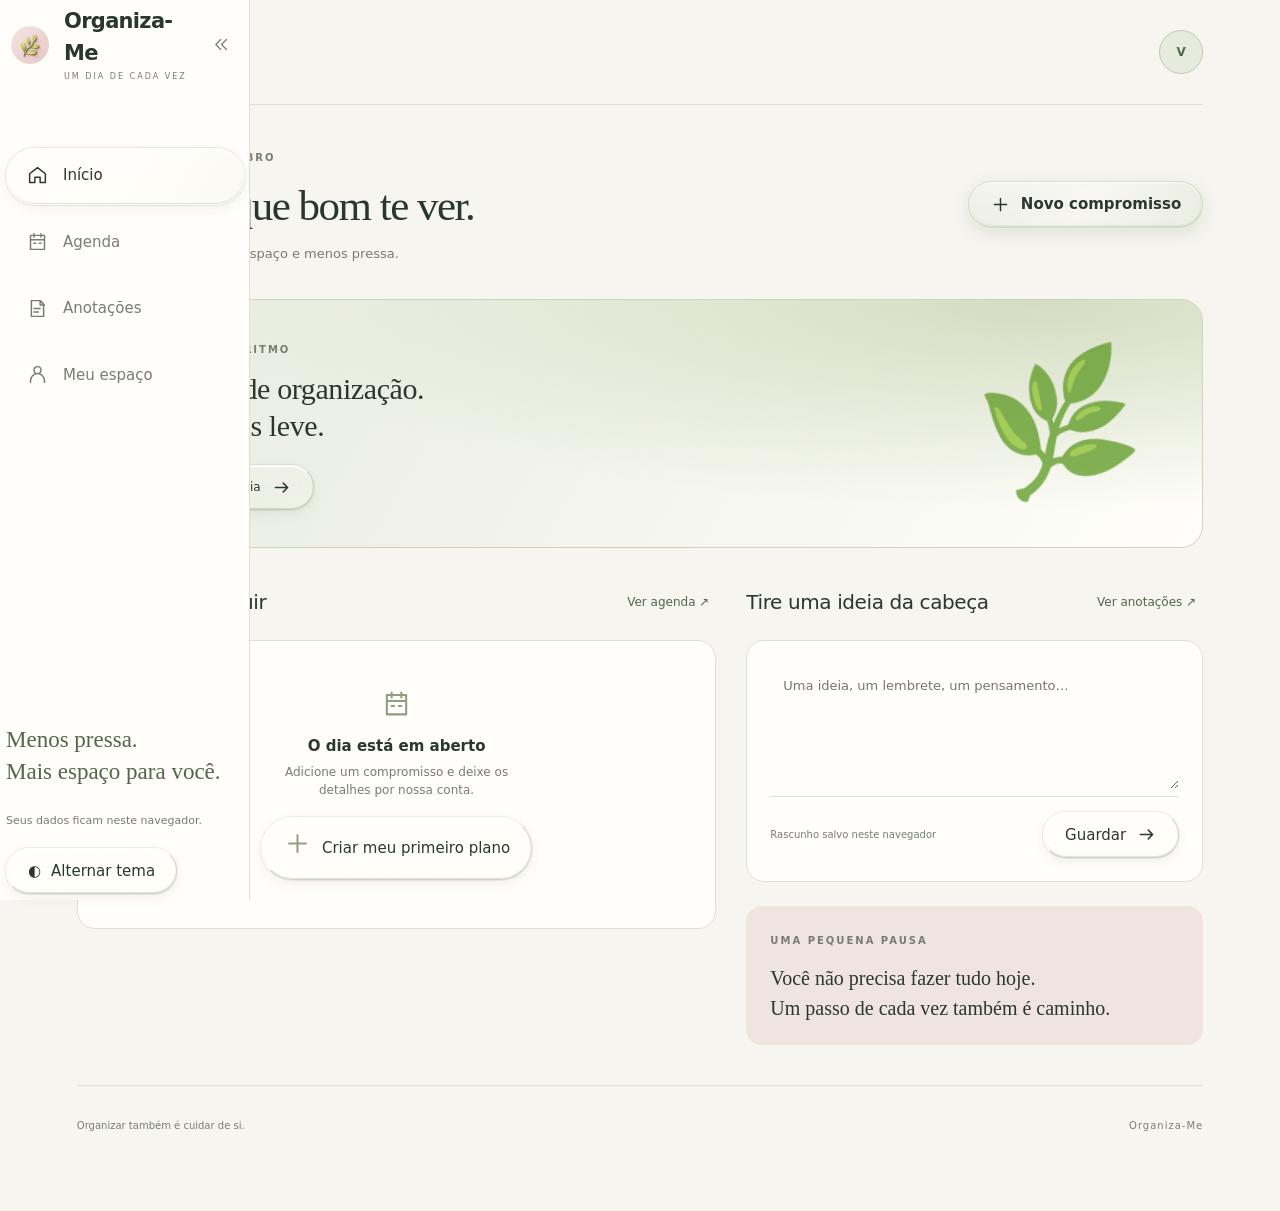
==== commit bc5c8950: "Add files via upload" ====
--- a/index.html
+++ b/index.html
@@ -1 +1,103 @@
-<!doctype html><html lang="pt-BR"><head><meta charset="utf-8"><meta name="viewport" content="width=device-width,initial-scale=1,viewport-fit=cover"><meta name="theme-color" content="#edf0e7"><title>Organiza-Me — Um dia de cada vez</title><link rel="manifest" href="manifest.json"><link rel="icon" href="logo.png"><link rel="apple-touch-icon" href="logo.png"><link rel="stylesheet" href="style.css"></head><body><aside><a class="brand" href="#inicio"><img src="logo.png" alt=""><span>Organiza-Me<small>UM DIA DE CADA VEZ</small></span></a><nav aria-label="Navegação principal"></nav><div class="aside-bottom"><p>Menos pressa.<br>Mais espaço para você.</p><small>Seus dados ficam neste navegador.</small><button class="glass" id="theme">◐ <span>Alternar tema</span></button></div></aside><main><header><span id="breadcrumb">Seu espaço pessoal</span><button class="avatar" id="profileButton" aria-label="Abrir perfil">M</button></header><div id="view"></div><footer>Organizar também é cuidar de si.<span>Organiza-Me</span></footer></main><dialog id="editor"><form id="eventForm"><div class="dialog-head"><div><small>ABRA ESPAÇO NA SUA ROTINA</small><h2 id="dialogTitle">Novo compromisso</h2></div><button type="button" class="icon-btn" id="closeDialog" aria-label="Fechar">×</button></div><input type="hidden" name="id"><label>Título<input name="title" required maxlength="160" placeholder="O que você tem em mente?"></label><label>Data<input name="date" type="date" required></label><div class="two"><label>Início<input name="start" type="time" required></label><label>Término<input name="end" type="time" required></label></div><label class="check"><input type="checkbox" name="allDay"> Dia inteiro</label><label>Descrição<textarea name="description" rows="3" placeholder="Detalhes, local ou algo para lembrar"></textarea></label><div class="two"><label>Prioridade<select name="priority"><option value="normal">Normal</option><option value="alta">Alta</option><option value="baixa">Baixa</option></select></label><label>Repetir<select name="repeat"><option value="none">Não repetir</option><option value="weekly">Toda semana</option></select></label></div><label id="untilLabel" hidden>Repetir até<input name="until" type="date"></label><label id="scopeLabel" hidden>Aplicar alteração<select name="scope"><option value="one">Somente este compromisso</option><option value="future">Este e os próximos</option><option value="all">Toda a série</option></select></label><p id="formError" role="alert"></p><div class="dialog-actions"><button type="button" class="glass" id="cancelDialog">Cancelar</button><button class="glass primary" type="submit">Salvar compromisso <span>↗</span></button></div></form></dialog><div id="toast" role="status"></div><script src="app.js"></script></body></html>
+<!doctype html>
+<html lang="pt-BR">
+  <head>
+    <meta charset="utf-8" />
+    <meta name="viewport" content="width=device-width, initial-scale=1, viewport-fit=cover" />
+    <meta name="theme-color" content="#edf0e7" />
+    <title>Organiza-Me — Um dia de cada vez</title>
+    <meta name="description" content="Um dia de cada vez. Sua agenda e suas anotações em um só lugar com design acolhedor e foco em bem-estar." />
+    <meta property="og:title" content="Organiza-Me — Um dia de cada vez" />
+    <meta property="og:description" content="Um dia de cada vez. Sua agenda e suas anotações em um só lugar com design acolhedor e foco em bem-estar." />
+    <meta property="og:type" content="website" />
+    <meta name="twitter:card" content="summary_large_image" />
+    <link rel="manifest" href="/manifest.json" />
+    <link rel="icon" href="/logo.png" />
+    <link rel="apple-touch-icon" href="/logo.png" />
+    <link rel="stylesheet" href="/style.css" />
+  </head>
+  <body>
+    <aside>
+      <div class="aside-top">
+        <a class="brand" href="#inicio">
+          <img src="/logo.png" alt="" />
+          <span>Organiza-Me<small>UM DIA DE CADA VEZ</small></span>
+        </a>
+        <button type="button" class="icon-btn collapse-toggle-btn" id="toggleSidebar" aria-label="Recolher menu lateral" title="Recolher menu lateral">
+          <svg viewBox="0 0 24 24" aria-hidden="true" class="collapse-icon"><path d="M11 19l-7-7 7-7m8 14l-7-7 7-7"/></svg>
+        </button>
+      </div>
+      <nav aria-label="Navegação principal"></nav>
+      <div class="aside-bottom">
+        <p>Menos pressa.<br />Mais espaço para você.</p>
+        <small>Seus dados ficam neste navegador.</small>
+        <button class="glass" id="theme">◐ <span>Alternar tema</span></button>
+      </div>
+    </aside>
+    <main>
+      <header>
+        <div class="header-left">
+          <button type="button" class="icon-btn header-toggle-btn" id="headerToggleSidebar" aria-label="Alternar menu lateral" title="Alternar menu lateral">
+            <svg viewBox="0 0 24 24" aria-hidden="true"><path d="M4 6h16M4 12h16M4 18h16"/></svg>
+          </button>
+          <span id="breadcrumb">Seu espaço pessoal</span>
+        </div>
+        <button class="avatar" id="profileButton" aria-label="Abrir perfil">M</button>
+      </header>
+      <div id="view"></div>
+      <footer>
+        Organizar também é cuidar de si.<span>Organiza-Me</span>
+      </footer>
+    </main>
+    <dialog id="editor">
+      <form id="eventForm">
+        <div class="dialog-head">
+          <div>
+            <small>ABRA ESPAÇO NA SUA ROTINA</small>
+            <h2 id="dialogTitle">Novo compromisso</h2>
+          </div>
+          <button type="button" class="icon-btn" id="closeDialog" aria-label="Fechar">×</button>
+        </div>
+        <input type="hidden" name="id" />
+        <label>Título<input name="title" required maxlength="160" placeholder="O que você tem em mente?" /></label>
+        <label>Data<input name="date" type="date" required /></label>
+        <div class="two">
+          <label>Início<input name="start" type="time" required /></label>
+          <label>Término<input name="end" type="time" required /></label>
+        </div>
+        <label class="check"><input type="checkbox" name="allDay" /> Dia inteiro</label>
+        <label>Descrição<textarea name="description" rows="3" placeholder="Detalhes, local ou algo para lembrar"></textarea></label>
+        <div class="two">
+          <label>Prioridade
+            <select name="priority">
+              <option value="normal">Normal</option>
+              <option value="alta">Alta</option>
+              <option value="baixa">Baixa</option>
+            </select>
+          </label>
+          <label>Repetir
+            <select name="repeat">
+              <option value="none">Não repetir</option>
+              <option value="weekly">Toda semana</option>
+            </select>
+          </label>
+        </div>
+        <label id="untilLabel" hidden>Repetir até<input name="until" type="date" /></label>
+        <label id="scopeLabel" hidden>Aplicar alteração
+          <select name="scope">
+            <option value="one">Somente este compromisso</option>
+            <option value="future">Este e os próximos</option>
+            <option value="all">Toda a série</option>
+          </select>
+        </label>
+        <p id="formError" role="alert"></p>
+        <div class="dialog-actions">
+          <button type="button" class="glass" id="cancelDialog">Cancelar</button>
+          <button class="glass primary" type="submit">Salvar compromisso <span>↗</span></button>
+        </div>
+      </form>
+    </dialog>
+    <div id="toast" role="status"></div>
+    <script type="module" src="/app.js"></script>
+  </body>
+</html>
+
--- a/style.css
+++ b/style.css
@@ -12,3 +12,499 @@
 nav button,nav button.active{border:1px solid transparent;background:transparent;box-shadow:none}nav button.active{color:var(--ink)}.dark nav::before{background:linear-gradient(125deg,#ffffff25,#ffffff04 55%,#ffffff0c);border-color:#ffffff50;box-shadow:inset 0 1px 1px #ffffffb0,inset 1px 0 1px #ffffff40,inset 0 -1px 1px #0005,0 5px 15px #0002}.water-ring{position:absolute;border:1px solid #ffffffba;border-radius:50%;pointer-events:none;background:radial-gradient(circle,transparent 30%,#ffffff20 60%,#ffffff65 70%,transparent 73%);box-shadow:0 0 8px #ffffff35,inset 0 0 8px #ffffff30;z-index:2}.dark .water-ring{border-color:#ffffff70}.icon-btn:hover{background:#a9b99b18}
 @media(max-width:760px){aside{background:linear-gradient(130deg,#ffffff38,#ffffff0d 50%,#cbd8bd29);border-color:#ffffffab;border-bottom-color:#8b9d7a70;box-shadow:inset 0 1px 1px #ffffffe0,inset 1px 0 2px #ffffff85,inset 0 -1px 2px #7c8f6c30,0 10px 30px #26381d20;backdrop-filter:blur(14px) saturate(1.3);-webkit-backdrop-filter:blur(14px) saturate(1.3)}.dark aside{background:linear-gradient(130deg,#ffffff12,#28302330);border-color:#ffffff40}.glass.primary{color:var(--ink)}nav button.active{background:transparent;border-color:transparent;box-shadow:none}nav::before{border-radius:35px}.page-heading>.glass{min-width:46px;min-height:46px}}
 @media(prefers-reduced-motion:reduce){nav::before,.glass,.glass::before,.glass::after{transition:none!important}.water-ring{display:none}.glass:hover,.glass:active{transform:none}}
+/* Device-independent layouts: phones, portrait tablets and wide screens. */
+html{scroll-padding-bottom:120px}body{min-width:0}main,#view,.page-heading>div,.columns>*,.notes-grid>*,.settings,.panel{min-width:0}.columns{grid-template-columns:minmax(0,1.4fr) minmax(0,1fr)}.notes-grid{grid-template-columns:repeat(3,minmax(0,1fr))}.hero>div{min-width:0}.page-heading h1{overflow-wrap:anywhere;font-size:clamp(30px,3.4vw,43px)}.page-heading>.glass{flex-shrink:0}.event-info p{overflow-wrap:anywhere}.calendar{grid-template-columns:repeat(7,minmax(0,1fr))}.settings .row{flex-wrap:wrap}.settings .row>*{min-width:0}.glass,.icon-btn,.text-btn,.avatar{min-height:44px}.icon-btn{min-width:44px}.avatar{width:44px;height:44px;flex-shrink:0}.calendar-toolbar>div{flex-shrink:0}.calendar-toolbar h2{font-size:clamp(15px,1.6vw,20px)}dialog{overscroll-behavior:contain;scroll-padding-block:20px;max-height:calc(100dvh - 32px)}.dialog-actions{flex-wrap:wrap}.glass{white-space:normal;text-align:center}footer{gap:15px}
+@media(min-width:761px) and (max-width:1100px){aside{width:190px;padding:25px 14px}.brand{font-size:18px;gap:7px}.brand img{width:39px;height:39px}.brand small{font-size:7px;letter-spacing:1.2px}nav button{padding:14px 16px;gap:12px}main{margin-left:190px;padding-inline:28px}.columns{grid-template-columns:minmax(0,1fr)}.notes-grid{grid-template-columns:repeat(2,minmax(0,1fr))}.page-heading{flex-wrap:wrap;gap:16px}.page-heading>.glass{margin:0}.hero{min-height:185px}.aside-bottom p{font-size:21px}}
+@media(max-width:760px){main{padding-left:max(18px,env(safe-area-inset-left));padding-right:max(18px,env(safe-area-inset-right))}.columns,.notes-grid{grid-template-columns:minmax(0,1fr)}header{height:68px}#view{padding-top:26px}.page-heading{flex-direction:column;gap:17px}.page-heading>.glass{font-size:13px;padding:11px 17px;margin:0;min-height:46px}.page-heading>.glass span{display:inline}.hero{padding:24px;gap:10px}.hero h2{font-size:clamp(24px,5vw,30px)}.botanical{font-size:64px;flex-shrink:0}.section-head{gap:10px}.section-head h2{font-size:17px}.text-btn{flex-shrink:0}.quicknote .bottom{gap:12px}.quicknote small{max-width:140px}.panel{padding:18px}.event{display:grid;grid-template-columns:55px minmax(0,1fr) 44px 44px;gap:5px}.event-time{min-width:0;font-size:13px}.event-info strong{font-size:13px}.event-info p{font-size:11px}.calendar-toolbar{gap:8px;flex-wrap:wrap}.calendar-toolbar h2{font-size:18px}.calendar button{min-height:44px}.week span{padding:8px 0}nav button{min-width:0;min-height:62px}nav button span{white-space:nowrap;font-size:10px}dialog{padding:22px 18px}dialog input,dialog textarea,dialog select,.filters input,.settings input,.quicknote textarea{font-size:16px}.filters{gap:9px}.filters input[type=date]{flex:1;min-width:145px}.filters input[type=search]{flex-basis:100%}.settings .row>.glass{flex:1}.settings .row label{flex-basis:160px!important}.dialog-actions>.glass{flex:1;min-width:110px}footer{height:auto;min-height:75px;margin-bottom:calc(100px + env(safe-area-inset-bottom));flex-wrap:wrap;padding-block:16px}#toast{bottom:calc(108px + env(safe-area-inset-bottom));overflow-wrap:anywhere}aside{left:max(10px,env(safe-area-inset-left));right:max(10px,env(safe-area-inset-right));width:auto;bottom:max(12px,env(safe-area-inset-bottom))}}
+@media(max-width:380px){.hero{padding:20px}.botanical{display:none}.event{grid-template-columns:48px minmax(0,1fr) 40px 40px}.event .icon-btn{min-width:40px;padding:7px}.two{grid-template-columns:minmax(0,1fr)}.panel{padding:15px}.quicknote .bottom{flex-wrap:wrap}.section-head{flex-wrap:wrap}.calendar-toolbar>div{gap:0}}
+@media(max-height:540px) and (min-width:761px){aside{padding-top:18px;padding-bottom:18px}nav{margin-top:22px;gap:5px}.aside-bottom p,.aside-bottom small{display:none}.aside-bottom .glass{margin-top:12px}header{height:70px}}
+@media(hover:none){.glass:hover,.glass.primary:hover{transform:none}.glass:active{transform:scale(.97)}}
+
+/* ==========================================================================
+   Retractable Sidebar & Multi-Column Notes Grid Enhancements
+   ========================================================================== */
+:root {
+  --sidebar-w: 250px;
+}
+
+body {
+  --sidebar-w: 250px;
+}
+
+body.sidebar-collapsed {
+  --sidebar-w: 72px;
+}
+
+/* Sidebar and Main transition alignment */
+@media (min-width: 761px) {
+  aside {
+    width: var(--sidebar-w, 250px) !important;
+    transition: width 0.3s cubic-bezier(0.2, 1, 0.3, 1), padding 0.3s cubic-bezier(0.2, 1, 0.3, 1) !important;
+    z-index: 10;
+  }
+  main {
+    margin-left: var(--sidebar-w, 250px) !important;
+    transition: margin-left 0.3s cubic-bezier(0.2, 1, 0.3, 1) !important;
+  }
+}
+
+/* Header layout with toggle button */
+.header-left {
+  display: flex;
+  align-items: center;
+  gap: 12px;
+}
+
+.header-toggle-btn {
+  width: 40px;
+  height: 40px;
+  border-radius: 12px;
+  display: grid;
+  place-items: center;
+  padding: 0;
+  background: none;
+  border: 1px solid transparent;
+  color: var(--muted);
+  transition: background 0.2s ease, color 0.2s ease, transform 0.2s ease;
+  flex-shrink: 0;
+}
+
+.header-toggle-btn:hover {
+  background: var(--soft);
+  color: var(--ink);
+  transform: scale(1.05);
+}
+
+.header-toggle-btn svg {
+  width: 20px;
+  height: 20px;
+}
+
+/* Sidebar top layout with collapse button */
+.aside-top {
+  display: flex;
+  align-items: center;
+  justify-content: space-between;
+  gap: 8px;
+  position: relative;
+}
+
+.collapse-toggle-btn {
+  width: 34px;
+  height: 34px;
+  border-radius: 50%;
+  display: grid;
+  place-items: center;
+  padding: 0;
+  background: none;
+  border: 1px solid transparent;
+  color: var(--muted);
+  transition: background 0.2s ease, color 0.2s ease, transform 0.3s cubic-bezier(0.2, 1, 0.3, 1);
+  flex-shrink: 0;
+}
+
+.collapse-toggle-btn:hover {
+  background: var(--soft);
+  color: var(--ink);
+}
+
+.collapse-toggle-btn svg {
+  width: 17px;
+  height: 17px;
+  transition: transform 0.3s cubic-bezier(0.2, 1, 0.3, 1);
+}
+
+/* Collapsed sidebar mode (desktop & tablet) */
+@media (min-width: 761px) {
+  body.sidebar-collapsed aside {
+    padding: 24px 8px !important;
+  }
+
+  body.sidebar-collapsed .aside-top {
+    flex-direction: column;
+    gap: 12px;
+    align-items: center;
+  }
+
+  body.sidebar-collapsed .brand {
+    justify-content: center;
+    gap: 0;
+  }
+
+  body.sidebar-collapsed .brand span {
+    display: none !important;
+  }
+
+  body.sidebar-collapsed .brand img {
+    width: 38px;
+    height: 38px;
+  }
+
+  body.sidebar-collapsed .collapse-toggle-btn svg {
+    transform: rotate(180deg);
+  }
+
+  body.sidebar-collapsed nav {
+    margin-top: 28px !important;
+    gap: 8px !important;
+  }
+
+  body.sidebar-collapsed nav button {
+    padding: 13px 0 !important;
+    justify-content: center !important;
+    gap: 0 !important;
+    border-radius: 18px !important;
+    width: 100%;
+  }
+
+  body.sidebar-collapsed nav button span {
+    display: none !important;
+  }
+
+  body.sidebar-collapsed nav button svg {
+    margin: 0 auto;
+    width: 22px;
+    height: 22px;
+  }
+
+  body.sidebar-collapsed .aside-bottom p,
+  body.sidebar-collapsed .aside-bottom small {
+    display: none !important;
+  }
+
+  body.sidebar-collapsed .aside-bottom #theme {
+    padding: 10px 0 !important;
+    width: 42px !important;
+    height: 42px !important;
+    margin: 0 auto !important;
+    display: flex !important;
+    align-items: center !important;
+    justify-content: center !important;
+    border-radius: 50% !important;
+    font-size: 16px;
+  }
+
+  body.sidebar-collapsed .aside-bottom #theme span {
+    display: none !important;
+  }
+}
+
+/* Mobile rules */
+@media (max-width: 760px) {
+  .collapse-toggle-btn,
+  .header-toggle-btn {
+    display: none !important;
+  }
+}
+
+/* Notes Grid Responsiveness */
+@media (min-width: 1024px) {
+  .notes-grid {
+    grid-template-columns: repeat(3, minmax(0, 1fr)) !important;
+    gap: 18px !important;
+  }
+}
+
+@media (min-width: 761px) and (max-width: 1023px) {
+  .notes-grid {
+    grid-template-columns: repeat(2, minmax(0, 1fr)) !important;
+    gap: 16px !important;
+  }
+}
+
+@media (max-width: 760px) {
+  .notes-grid {
+    grid-template-columns: minmax(0, 1fr) !important;
+    gap: 14px !important;
+  }
+}
+
+/* ==========================================================================
+   Fixed Category Boards (Verde, Amarelo, Vermelho)
+   ========================================================================== */
+.fixed-notes-grid {
+  display: grid;
+  grid-template-columns: repeat(3, minmax(0, 1fr));
+  gap: 18px;
+  margin-bottom: 24px;
+}
+
+.board-card {
+  position: relative;
+  display: flex;
+  flex-direction: column;
+  padding: 20px 22px;
+  border-radius: 20px;
+  cursor: pointer;
+  min-height: 155px;
+  transition: transform 0.22s ease, box-shadow 0.22s ease, border-color 0.22s ease;
+}
+
+.board-card:hover {
+  transform: translateY(-3px);
+}
+
+.board-top {
+  display: flex;
+  justify-content: space-between;
+  align-items: center;
+  margin-bottom: 12px;
+}
+
+.board-dot {
+  width: 12px;
+  height: 12px;
+  border-radius: 50%;
+  display: inline-block;
+  flex-shrink: 0;
+}
+.board-dot.verde {
+  background: #369b3d;
+  box-shadow: 0 0 0 3px rgba(54, 155, 61, 0.22);
+}
+.board-dot.amarelo {
+  background: #d49a15;
+  box-shadow: 0 0 0 3px rgba(212, 154, 21, 0.22);
+}
+.board-dot.vermelho {
+  background: #d9453d;
+  box-shadow: 0 0 0 3px rgba(217, 69, 61, 0.22);
+}
+
+.board-level {
+  display: flex;
+  align-items: center;
+  gap: 8px;
+}
+.board-level-name {
+  font-size: 11px;
+  font-weight: 600;
+  letter-spacing: 0.5px;
+  text-transform: uppercase;
+}
+.board-card.verde .board-level-name {
+  color: #2e7a33;
+}
+.board-card.amarelo .board-level-name {
+  color: #a4760a;
+}
+.board-card.vermelho .board-level-name {
+  color: #b83832;
+}
+body.dark .board-card.verde .board-level-name {
+  color: #aee0b1;
+}
+body.dark .board-card.amarelo .board-level-name {
+  color: #f7d57a;
+}
+body.dark .board-card.vermelho .board-level-name {
+  color: #faaba7;
+}
+
+.board-title {
+  margin: 0 0 8px;
+  font-size: 16px;
+  font-weight: 600;
+  overflow-wrap: anywhere;
+}
+
+.board-text {
+  margin: 0;
+  font-size: 13.5px;
+  line-height: 1.6;
+  white-space: pre-wrap;
+  overflow-wrap: anywhere;
+  flex-grow: 1;
+}
+
+.board-text.is-empty {
+  color: var(--muted);
+  font-style: italic;
+  opacity: 0.85;
+}
+
+/* Yellow Board */
+.board-card.amarelo {
+  background: linear-gradient(145deg, #fffcf0, #faf3dc);
+  border: 1px solid #e8d697;
+  box-shadow: 0 6px 20px rgba(217, 160, 20, 0.08);
+}
+.board-card.amarelo:hover {
+  box-shadow: 0 10px 26px rgba(217, 160, 20, 0.16);
+  border-color: #dfc46e;
+}
+.board-tag.amarelo {
+  background: rgba(230, 180, 40, 0.16);
+  color: #8c680a;
+}
+.board-tag.amarelo .dot {
+  background: #d49a15;
+}
+
+/* Green Board */
+.board-card.verde {
+  background: linear-gradient(145deg, #f4f9f2, #e8f3e5);
+  border: 1px solid #b7d6b2;
+  box-shadow: 0 6px 20px rgba(45, 120, 50, 0.08);
+}
+.board-card.verde:hover {
+  box-shadow: 0 10px 26px rgba(45, 120, 50, 0.16);
+  border-color: #9ec598;
+}
+.board-tag.verde {
+  background: rgba(50, 140, 60, 0.15);
+  color: #27692c;
+}
+.board-tag.verde .dot {
+  background: #369b3d;
+}
+
+/* Red Board */
+.board-card.vermelho {
+  background: linear-gradient(145deg, #fdf4f3, #fae9e7);
+  border: 1px solid #f2bfb8;
+  box-shadow: 0 6px 20px rgba(210, 60, 50, 0.08);
+}
+.board-card.vermelho:hover {
+  box-shadow: 0 10px 26px rgba(210, 60, 50, 0.16);
+  border-color: #e59f96;
+}
+.board-tag.vermelho {
+  background: rgba(220, 60, 50, 0.14);
+  color: #9e2d27;
+}
+.board-tag.vermelho .dot {
+  background: #d9453d;
+}
+
+/* Dark Mode Overrides for Boards */
+body.dark .board-card.amarelo {
+  background: linear-gradient(145deg, #2e281b, #242015);
+  border-color: #61522a;
+  box-shadow: 0 6px 20px rgba(0, 0, 0, 0.25);
+}
+body.dark .board-tag.amarelo {
+  background: rgba(240, 195, 60, 0.2);
+  color: #fae498;
+}
+body.dark .board-card.verde {
+  background: linear-gradient(145deg, #1c2b1e, #172418);
+  border-color: #3d5e41;
+  box-shadow: 0 6px 20px rgba(0, 0, 0, 0.25);
+}
+body.dark .board-tag.verde {
+  background: rgba(80, 180, 90, 0.2);
+  color: #bce6bf;
+}
+body.dark .board-card.vermelho {
+  background: linear-gradient(145deg, #301f1f, #281919);
+  border-color: #6f3e3e;
+  box-shadow: 0 6px 20px rgba(0, 0, 0, 0.25);
+}
+body.dark .board-tag.vermelho {
+  background: rgba(240, 80, 70, 0.2);
+  color: #fab4b0;
+}
+
+/* Section Divider */
+.notes-divider {
+  display: flex;
+  justify-content: space-between;
+  align-items: flex-end;
+  margin-top: 10px;
+  margin-bottom: 16px;
+  padding-top: 22px;
+  border-top: 1px solid var(--line);
+  gap: 12px;
+  flex-wrap: wrap;
+}
+.notes-divider h2 {
+  margin: 3px 0 0;
+  font-size: 20px;
+  font-weight: 600;
+}
+
+/* Note Meta & Color Tags */
+.note-meta {
+  display: flex;
+  align-items: center;
+  justify-content: space-between;
+  gap: 8px;
+}
+.note-color-badge {
+  display: inline-flex;
+  align-items: center;
+  gap: 5px;
+  font-size: 10px;
+  letter-spacing: 0.6px;
+  text-transform: uppercase;
+  font-weight: 600;
+  padding: 2px 7px;
+  border-radius: 999px;
+}
+.note-color-badge .dot {
+  width: 6px;
+  height: 6px;
+  border-radius: 50%;
+}
+.note-color-badge.amarelo {
+  background: rgba(230, 180, 40, 0.15);
+  color: #8c680a;
+}
+.note-color-badge.amarelo .dot {
+  background: #d49a15;
+}
+.note-color-badge.verde {
+  background: rgba(50, 140, 60, 0.14);
+  color: #27692c;
+}
+.note-color-badge.verde .dot {
+  background: #369b3d;
+}
+.note-color-badge.vermelho {
+  background: rgba(220, 60, 50, 0.13);
+  color: #9e2d27;
+}
+.note-color-badge.vermelho .dot {
+  background: #d9453d;
+}
+body.dark .note-color-badge.amarelo {
+  background: rgba(240, 195, 60, 0.2);
+  color: #fae498;
+}
+body.dark .note-color-badge.verde {
+  background: rgba(80, 180, 90, 0.2);
+  color: #bce6bf;
+}
+body.dark .note-color-badge.vermelho {
+  background: rgba(240, 80, 70, 0.2);
+  color: #fab4b0;
+}
+
+.note.color-amarelo {
+  border-top: 3px solid #d49a15;
+}
+.note.color-verde {
+  border-top: 3px solid #369b3d;
+}
+.note.color-vermelho {
+  border-top: 3px solid #d9453d;
+}
+
+/* Responsive adjustments for fixed boards */
+@media (max-width: 1023px) and (min-width: 761px) {
+  .fixed-notes-grid {
+    grid-template-columns: repeat(3, minmax(0, 1fr));
+    gap: 14px;
+  }
+  .board-card {
+    padding: 16px 18px;
+  }
+}
+@media (max-width: 760px) {
+  .fixed-notes-grid {
+    grid-template-columns: minmax(0, 1fr);
+    gap: 14px;
+  }
+}
+
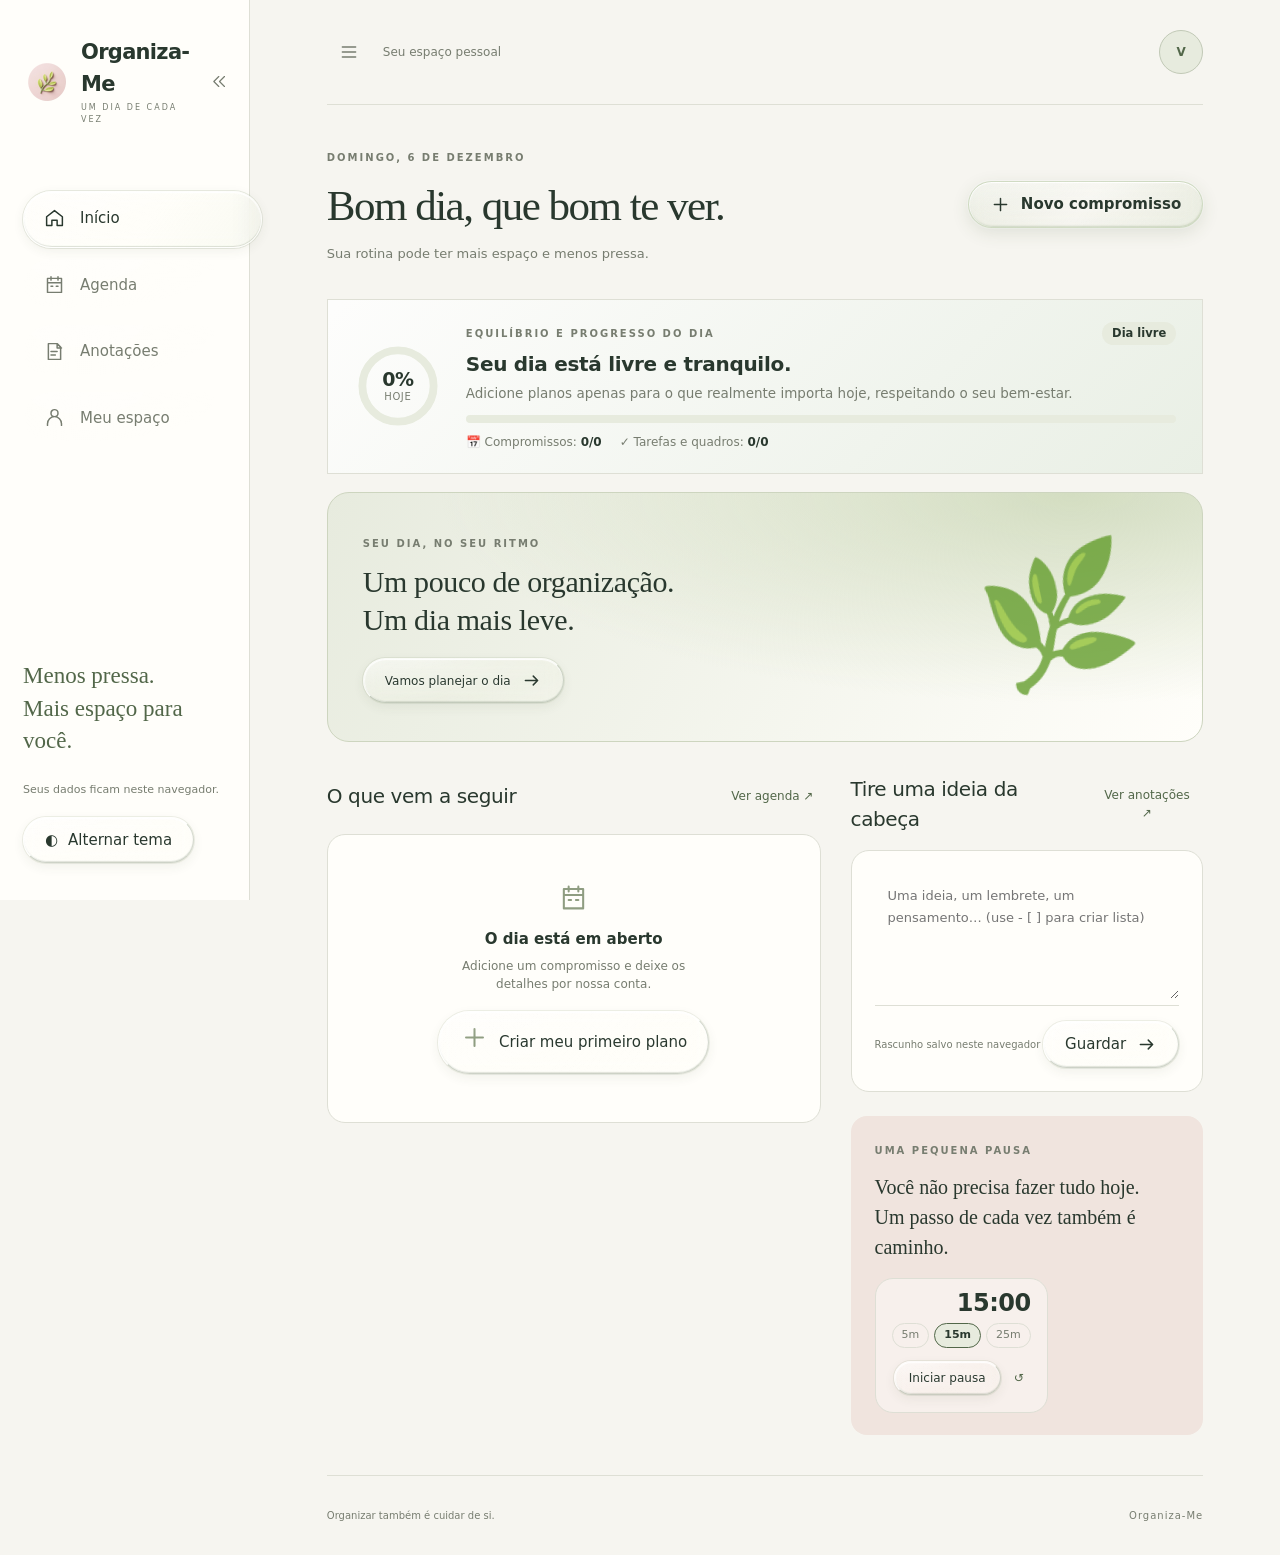
==== commit 120035c7: "Add files via upload" ====
--- a/index.html
+++ b/index.html
@@ -65,6 +65,23 @@
           <label>Término<input name="end" type="time" required /></label>
         </div>
         <label class="check"><input type="checkbox" name="allDay" /> Dia inteiro</label>
+        <div class="notify-settings-box" id="eventNotifyBox">
+          <span class="notify-box-title">Avisos e notificações desta atividade</span>
+          <div class="notify-checks">
+            <label class="check"><input type="checkbox" name="notifyStart" checked /> Avisar sobre o horário de início</label>
+            <label class="check"><input type="checkbox" name="notifyEnd" /> Avisar sobre o horário de término</label>
+          </div>
+          <label id="eventNotifyBeforeWrap">Entregar notificação com quanto tempo antes?
+            <select name="notifyBefore">
+              <option value="0">No horário exato (0 min antes)</option>
+              <option value="5">5 minutos antes</option>
+              <option value="10" selected>10 minutos antes</option>
+              <option value="15">15 minutos antes</option>
+              <option value="30">30 minutos antes</option>
+              <option value="60">1 hora antes</option>
+            </select>
+          </label>
+        </div>
         <label>Descrição<textarea name="description" rows="3" placeholder="Detalhes, local ou algo para lembrar"></textarea></label>
         <div class="two">
           <label>Prioridade
--- a/style.css
+++ b/style.css
@@ -235,7 +235,7 @@
   flex-direction: column;
   padding: 20px 22px;
   border-radius: 20px;
-  cursor: pointer;
+  cursor: default;
   min-height: 155px;
   transition: transform 0.22s ease, box-shadow 0.22s ease, border-color 0.22s ease;
 }
@@ -508,3 +508,784 @@
   }
 }
 
+/* ==========================================================================
+   Interactive Checklists, Quick Input, Color Filters, Done Events & Focus Timer
+   ========================================================================== */
+
+/* Interactive Checklists inside Boards & Notes */
+.note-body {
+  white-space: pre-wrap;
+  overflow-wrap: anywhere;
+  font-size: 14px;
+  line-height: 1.75;
+}
+
+.text-line {
+  display: block;
+}
+
+.checklist-item {
+  display: flex;
+  align-items: flex-start;
+  gap: 9px;
+  margin: 5px 0;
+  cursor: pointer;
+  font-size: 13.5px;
+  line-height: 1.5;
+  user-select: none;
+}
+
+.checklist-item input[type="checkbox"] {
+  position: absolute;
+  opacity: 0;
+  width: 0;
+  height: 0;
+}
+
+.checklist-item .check-box {
+  width: 18px;
+  height: 18px;
+  border-radius: 6px;
+  border: 1.5px solid var(--muted);
+  display: inline-grid;
+  place-items: center;
+  flex-shrink: 0;
+  margin-top: 2px;
+  background: rgba(255, 255, 255, 0.45);
+  transition: background 0.18s ease, border-color 0.18s ease, color 0.18s ease;
+}
+
+body.dark .checklist-item .check-box {
+  background: rgba(255, 255, 255, 0.06);
+}
+
+.checklist-item .check-box svg {
+  width: 12px;
+  height: 12px;
+  stroke-width: 2.5;
+  opacity: 0;
+  transform: scale(0.6);
+  transition: opacity 0.16s ease, transform 0.16s ease;
+}
+
+.checklist-item.is-checked .check-box {
+  background: var(--green);
+  border-color: var(--green);
+  color: var(--surface);
+}
+
+.checklist-item.is-checked .check-box svg {
+  opacity: 1;
+  transform: scale(1);
+}
+
+.checklist-item.is-checked .check-label {
+  text-decoration: line-through;
+  color: var(--muted);
+  opacity: 0.78;
+}
+
+/* Quick Add Input inside Fixed Urgency Boards */
+.board-quick-form {
+  margin-top: 12px;
+  padding-top: 10px;
+  border-top: 1px dashed rgba(120, 130, 110, 0.25);
+}
+
+.board-quick-input {
+  width: 100%;
+  border: 1px solid transparent !important;
+  background: rgba(255, 255, 255, 0.48) !important;
+  border-radius: 10px !important;
+  padding: 7px 10px !important;
+  font-size: 12.5px !important;
+  color: var(--ink);
+  transition: background 0.2s ease, border-color 0.2s ease;
+}
+
+body.dark .board-quick-input {
+  background: rgba(255, 255, 255, 0.05) !important;
+}
+
+.board-quick-input:focus {
+  background: var(--surface) !important;
+  border-color: var(--line) !important;
+  outline: none !important;
+}
+
+/* Priority / Color Filter Bar in Notes */
+.color-filter-bar {
+  display: flex;
+  align-items: center;
+  gap: 8px;
+  flex-wrap: wrap;
+  margin-top: -10px;
+  margin-bottom: 22px;
+}
+
+.color-filter-chip {
+  display: inline-flex;
+  align-items: center;
+  gap: 6px;
+  padding: 6px 13px;
+  border-radius: 999px;
+  border: 1px solid var(--line);
+  background: var(--surface);
+  color: var(--muted);
+  font-size: 12px;
+  font-weight: 500;
+  transition: all 0.18s ease;
+}
+
+.color-filter-chip:hover {
+  color: var(--ink);
+  border-color: var(--green);
+}
+
+.color-filter-chip.active {
+  background: var(--soft);
+  color: var(--ink);
+  border-color: var(--green);
+  font-weight: 600;
+}
+
+/* Editor Toolbar (+ Item de checklist) */
+.editor-toolbar {
+  display: flex;
+  justify-content: space-between;
+  align-items: center;
+  margin-top: 15px;
+  margin-bottom: 6px;
+  font-size: 12px;
+}
+
+.editor-toolbar .text-btn {
+  min-height: 28px;
+  padding: 2px 8px;
+  font-size: 11.5px;
+  color: var(--green);
+  font-weight: 600;
+}
+
+/* Completed Events in Agenda & Home */
+.event.is-done {
+  opacity: 0.65;
+}
+
+.event.is-done .event-title-text,
+.event.is-done .event-time,
+.event.is-done .event-time small {
+  text-decoration: line-through;
+}
+
+.check-event-btn.checked {
+  color: var(--green);
+  background: var(--soft);
+}
+
+@media (max-width: 760px) {
+  .event {
+    grid-template-columns: 52px minmax(0, 1fr) 38px 38px 38px !important;
+  }
+}
+
+/* Calendar Multi-Dots & Day Header */
+.day-dots {
+  display: flex;
+  justify-content: center;
+  gap: 3px;
+  margin-top: 3px;
+}
+
+.calendar button .day-dots i {
+  position: static;
+  display: inline-block;
+  width: 5px;
+  height: 5px;
+  border-radius: 50%;
+  background: var(--green);
+}
+
+.calendar button .day-dots i.high {
+  background: #c85a44;
+}
+
+.calendar button .day-dots i.done {
+  opacity: 0.4;
+}
+
+.agenda-day-header {
+  display: flex;
+  justify-content: space-between;
+  align-items: center;
+  margin-bottom: 14px;
+  gap: 10px;
+}
+
+/* Focus / Pause Timer on Home Screen */
+.focus-header {
+  display: flex;
+  justify-content: space-between;
+  align-items: center;
+  gap: 16px;
+  flex-wrap: wrap;
+}
+
+.focus-widget {
+  display: flex;
+  flex-direction: column;
+  align-items: flex-end;
+  gap: 8px;
+  padding: 12px 16px;
+  border-radius: 18px;
+  background: rgba(255, 255, 255, 0.42);
+  border: 1px solid var(--line);
+}
+
+body.dark .focus-widget {
+  background: rgba(255, 255, 255, 0.04);
+}
+
+.focus-clock {
+  font-size: 24px;
+  font-weight: 600;
+  font-variant-numeric: tabular-nums;
+  letter-spacing: -0.5px;
+  color: var(--ink);
+  line-height: 1;
+}
+
+.focus-presets {
+  display: flex;
+  gap: 5px;
+}
+
+.focus-chip {
+  padding: 3px 9px;
+  border-radius: 999px;
+  border: 1px solid var(--line);
+  background: transparent;
+  font-size: 11px;
+  color: var(--muted);
+}
+
+.focus-chip.active {
+  background: var(--soft);
+  color: var(--ink);
+  border-color: var(--green);
+  font-weight: 600;
+}
+
+.focus-controls {
+  display: flex;
+  align-items: center;
+  gap: 6px;
+}
+
+.focus-controls .glass {
+  padding: 6px 14px;
+  min-height: 34px;
+  font-size: 12px;
+}
+
+/* Backup Reminder Notice in Profile */
+.backup-notice {
+  padding: 10px 14px;
+  border-radius: 12px;
+  background: var(--soft);
+  color: var(--ink);
+  font-size: 12px;
+  margin: 12px 0;
+  border: 1px solid var(--line);
+}
+
+.backup-notice.needs-attention {
+  border-color: #dfc46e;
+  background: rgba(235, 190, 60, 0.12);
+}
+
+/* Activity Schedule & Notification Settings */
+.notify-settings-box {
+  margin-top: 12px;
+  padding: 14px 16px;
+  border-radius: 16px;
+  background: rgba(255, 255, 255, 0.45);
+  border: 1px solid var(--line);
+}
+
+body.dark .notify-settings-box {
+  background: rgba(255, 255, 255, 0.04);
+}
+
+.notify-box-title {
+  display: block;
+  font-size: 12px;
+  font-weight: 600;
+  color: var(--ink);
+  letter-spacing: 0.2px;
+  margin-bottom: 6px;
+}
+
+.notify-checks {
+  display: flex;
+  flex-direction: column;
+  gap: 2px;
+  margin-bottom: 6px;
+}
+
+.notify-checks .check {
+  margin-top: 6px;
+  font-weight: 500;
+}
+
+/* Checklist Row with Activity Time & Clock Button */
+.checklist-row {
+  display: flex;
+  flex-direction: column;
+  align-items: stretch;
+  gap: 6px;
+  border-radius: 12px;
+  padding: 8px 10px;
+  margin: 6px 0;
+  background: rgba(255, 255, 255, 0.36);
+  border: 1px solid rgba(120, 140, 115, 0.14);
+  white-space: normal;
+}
+
+body.dark .checklist-row {
+  background: rgba(255, 255, 255, 0.04);
+  border-color: rgba(255, 255, 255, 0.08);
+}
+
+.checklist-row:hover {
+  background: rgba(255, 255, 255, 0.55);
+}
+
+body.dark .checklist-row:hover {
+  background: rgba(255, 255, 255, 0.07);
+}
+
+.checklist-row .checklist-item {
+  width: 100%;
+  margin: 0;
+  white-space: normal;
+}
+
+.checklist-row .checklist-item .check-label {
+  flex: 1;
+  min-width: 0;
+  word-break: normal;
+  overflow-wrap: break-word;
+}
+
+.checklist-row .checklist-item:hover {
+  background: transparent;
+}
+
+.checklist-actions {
+  display: flex;
+  align-items: center;
+  gap: 6px;
+  padding-left: 27px;
+  flex-wrap: wrap;
+}
+
+.item-time-badge {
+  display: inline-flex;
+  align-items: center;
+  gap: 5px;
+  padding: 3px 9px;
+  border-radius: 999px;
+  background: var(--soft);
+  border: 1px solid var(--line);
+  font-size: 11.5px;
+  font-weight: 600;
+  color: var(--ink);
+  white-space: nowrap;
+}
+
+.item-time-badge.has-bell {
+  background: rgba(94, 158, 108, 0.16);
+  border-color: rgba(94, 158, 108, 0.45);
+  color: #2f5e3b;
+}
+
+body.dark .item-time-badge.has-bell {
+  background: rgba(110, 185, 128, 0.18);
+  border-color: rgba(110, 185, 128, 0.45);
+  color: #b7e4c2;
+}
+
+.item-time-badge svg {
+  width: 12px;
+  height: 12px;
+  stroke: currentColor;
+  fill: none;
+  stroke-width: 2;
+  stroke-linecap: round;
+  stroke-linejoin: round;
+}
+
+.item-clock-btn {
+  min-width: 28px;
+  min-height: 28px;
+  width: 28px;
+  height: 28px;
+  padding: 0;
+  border-radius: 8px;
+  opacity: 0.75;
+  transition: opacity 0.15s ease, background 0.15s ease, color 0.15s ease;
+}
+
+.checklist-row:hover .item-clock-btn,
+.item-clock-btn.active {
+  opacity: 1;
+}
+
+.item-clock-btn.active {
+  color: var(--green);
+  background: var(--soft);
+}
+
+.item-clock-btn svg {
+  width: 14px;
+  height: 14px;
+}
+
+.item-del-btn {
+  font-size: 16px;
+  line-height: 1;
+  margin-left: auto;
+}
+
+.item-del-btn:hover {
+  color: #c85a44;
+  background: rgba(200, 90, 68, 0.12);
+}
+
+/* Horário riscado quando a atividade é marcada como concluída */
+.checklist-row.is-checked .item-time-badge,
+.checklist-row.is-checked .item-time-badge .badge-time-text,
+.item-time-badge.is-completed,
+.item-time-badge.is-completed .badge-time-text {
+  text-decoration: line-through;
+  opacity: 0.52;
+}
+
+/* ==========================================================================
+   Notificação Estilo Windows 10 / 11 (Nativa Escura no Canto Inferior Direito)
+   ========================================================================== */
+.win-notify-stack {
+  position: fixed;
+  right: 20px;
+  bottom: 20px;
+  z-index: 99999;
+  display: flex;
+  flex-direction: column;
+  gap: 12px;
+  max-width: 390px;
+  width: calc(100vw - 32px);
+  pointer-events: none;
+}
+
+.win-notify-card {
+  pointer-events: auto;
+  position: relative;
+  display: flex;
+  align-items: flex-start;
+  gap: 16px;
+  padding: 18px 20px;
+  background: #2b2b2b;
+  color: #ffffff;
+  border: 1px solid #3f3f3f;
+  border-radius: 3px;
+  box-shadow: 0 14px 36px rgba(0, 0, 0, 0.55), 0 4px 12px rgba(0, 0, 0, 0.35);
+  font-family: "Segoe UI", system-ui, -apple-system, sans-serif;
+  cursor: pointer;
+  animation: winToastIn 0.26s cubic-bezier(0.16, 1, 0.3, 1) forwards;
+}
+
+.win-notify-card.closing {
+  animation: winToastOut 0.2s ease-in forwards;
+}
+
+@keyframes winToastIn {
+  from {
+    opacity: 0;
+    transform: translateX(60px);
+  }
+  to {
+    opacity: 1;
+    transform: translateX(0);
+  }
+}
+
+@keyframes winToastOut {
+  from {
+    opacity: 1;
+    transform: translateX(0);
+  }
+  to {
+    opacity: 0;
+    transform: translateX(60px);
+  }
+}
+
+.win-notify-icon {
+  width: 60px;
+  height: 60px;
+  flex-shrink: 0;
+  background: #4e6851;
+  border-radius: 2px;
+  display: grid;
+  place-items: center;
+  overflow: hidden;
+  position: relative;
+}
+
+.win-notify-icon img {
+  width: 100%;
+  height: 100%;
+  object-fit: cover;
+  position: relative;
+  z-index: 2;
+}
+
+.win-notify-fallback-icon {
+  position: absolute;
+  display: grid;
+  place-items: center;
+  color: #ffffff;
+  z-index: 1;
+}
+
+.win-notify-fallback-icon svg {
+  width: 28px;
+  height: 28px;
+  stroke: #ffffff;
+  fill: none;
+  stroke-width: 2;
+}
+
+.win-notify-content {
+  flex: 1;
+  min-width: 0;
+  padding-right: 16px;
+}
+
+.win-notify-title {
+  display: block;
+  font-size: 15px;
+  font-weight: 700;
+  color: #ffffff;
+  line-height: 1.25;
+  margin: 0 0 4px 0;
+}
+
+.win-notify-body {
+  font-size: 14px;
+  font-weight: 400;
+  color: #cfcfcf;
+  line-height: 1.38;
+  margin: 0 0 10px 0;
+  word-break: break-word;
+}
+
+.win-notify-footer {
+  display: flex;
+  align-items: center;
+  justify-content: space-between;
+  gap: 8px;
+  font-size: 12px;
+  color: #999999;
+}
+
+.win-notify-mute {
+  min-height: 24px;
+  padding: 2px 10px;
+  font-size: 11px;
+  font-weight: 600;
+  color: #ffffff;
+  background: #404040;
+  border: 1px solid #575757;
+  border-radius: 3px;
+  cursor: pointer;
+}
+
+.win-notify-mute:hover {
+  background: #525252;
+}
+
+.win-notify-close {
+  position: absolute;
+  top: 8px;
+  right: 10px;
+  min-height: 24px;
+  width: 24px;
+  height: 24px;
+  padding: 0;
+  border: none;
+  background: transparent;
+  color: #aaaaaa;
+  font-size: 18px;
+  line-height: 1;
+  display: grid;
+  place-items: center;
+  cursor: pointer;
+}
+
+.win-notify-close:hover {
+  color: #ffffff;
+}
+
+/* ==========================================================================
+   Widget de Progresso Diário e Bem-Estar (Topo do Painel Principal)
+   ========================================================================== */
+.daily-progress-widget {
+  display: flex;
+  align-items: center;
+  gap: 24px;
+  padding: 22px 26px;
+  margin-bottom: 18px;
+  border-radius: var(--radius);
+  background: linear-gradient(135deg, rgba(255, 255, 255, 0.82), rgba(226, 236, 223, 0.65));
+  border: 1px solid var(--line);
+  box-shadow: var(--shadow);
+}
+
+body.dark .daily-progress-widget {
+  background: linear-gradient(135deg, rgba(35, 42, 36, 0.85), rgba(28, 36, 30, 0.72));
+}
+
+.progress-ring-wrap {
+  position: relative;
+  width: 88px;
+  height: 88px;
+  flex-shrink: 0;
+  display: grid;
+  place-items: center;
+}
+
+.progress-ring-svg {
+  width: 88px;
+  height: 88px;
+  transform: rotate(-90deg);
+}
+
+.progress-ring-bg {
+  fill: none;
+  stroke: var(--soft);
+  stroke-width: 7.5;
+}
+
+.progress-ring-fill {
+  fill: none;
+  stroke: var(--green);
+  stroke-width: 7.5;
+  stroke-linecap: round;
+  transition: stroke-dashoffset 0.5s cubic-bezier(0.22, 1, 0.36, 1);
+}
+
+.progress-ring-label {
+  position: absolute;
+  inset: 0;
+  display: flex;
+  flex-direction: column;
+  align-items: center;
+  justify-content: center;
+  line-height: 1.05;
+  text-align: center;
+}
+
+.progress-ring-label strong {
+  font-size: 19px;
+  font-weight: 700;
+  color: var(--ink);
+  letter-spacing: -0.5px;
+}
+
+.progress-ring-label span {
+  font-size: 10px;
+  text-transform: uppercase;
+  letter-spacing: 0.6px;
+  color: var(--muted);
+  margin-top: 2px;
+}
+
+.progress-widget-info {
+  flex: 1;
+  min-width: 0;
+}
+
+.progress-widget-top {
+  display: flex;
+  align-items: center;
+  justify-content: space-between;
+  gap: 10px;
+  flex-wrap: wrap;
+  margin-bottom: 4px;
+}
+
+.progress-count-badge {
+  display: inline-flex;
+  align-items: center;
+  padding: 3px 10px;
+  border-radius: 999px;
+  background: var(--soft);
+  color: var(--ink);
+  font-size: 11.5px;
+  font-weight: 600;
+}
+
+.daily-progress-widget h2 {
+  font-size: 20px;
+  font-weight: 600;
+  margin: 2px 0 4px;
+  letter-spacing: -0.3px;
+}
+
+.daily-progress-widget p {
+  font-size: 13.5px;
+  color: var(--muted);
+  margin: 0 0 12px;
+  line-height: 1.5;
+}
+
+.progress-bar-track {
+  width: 100%;
+  height: 8px;
+  border-radius: 999px;
+  background: var(--soft);
+  overflow: hidden;
+  margin-bottom: 10px;
+}
+
+.progress-bar-fill {
+  height: 100%;
+  border-radius: 999px;
+  background: linear-gradient(90deg, var(--green), #88a484);
+  transition: width 0.45s cubic-bezier(0.22, 1, 0.36, 1);
+}
+
+.progress-pillars {
+  display: flex;
+  align-items: center;
+  gap: 18px;
+  flex-wrap: wrap;
+  font-size: 12px;
+  color: var(--muted);
+}
+
+.progress-pillars strong {
+  color: var(--ink);
+  font-weight: 600;
+}
+
+@media (max-width: 640px) {
+  .daily-progress-widget {
+    flex-direction: column;
+    align-items: flex-start;
+    gap: 16px;
+    padding: 18px 20px;
+  }
+}
